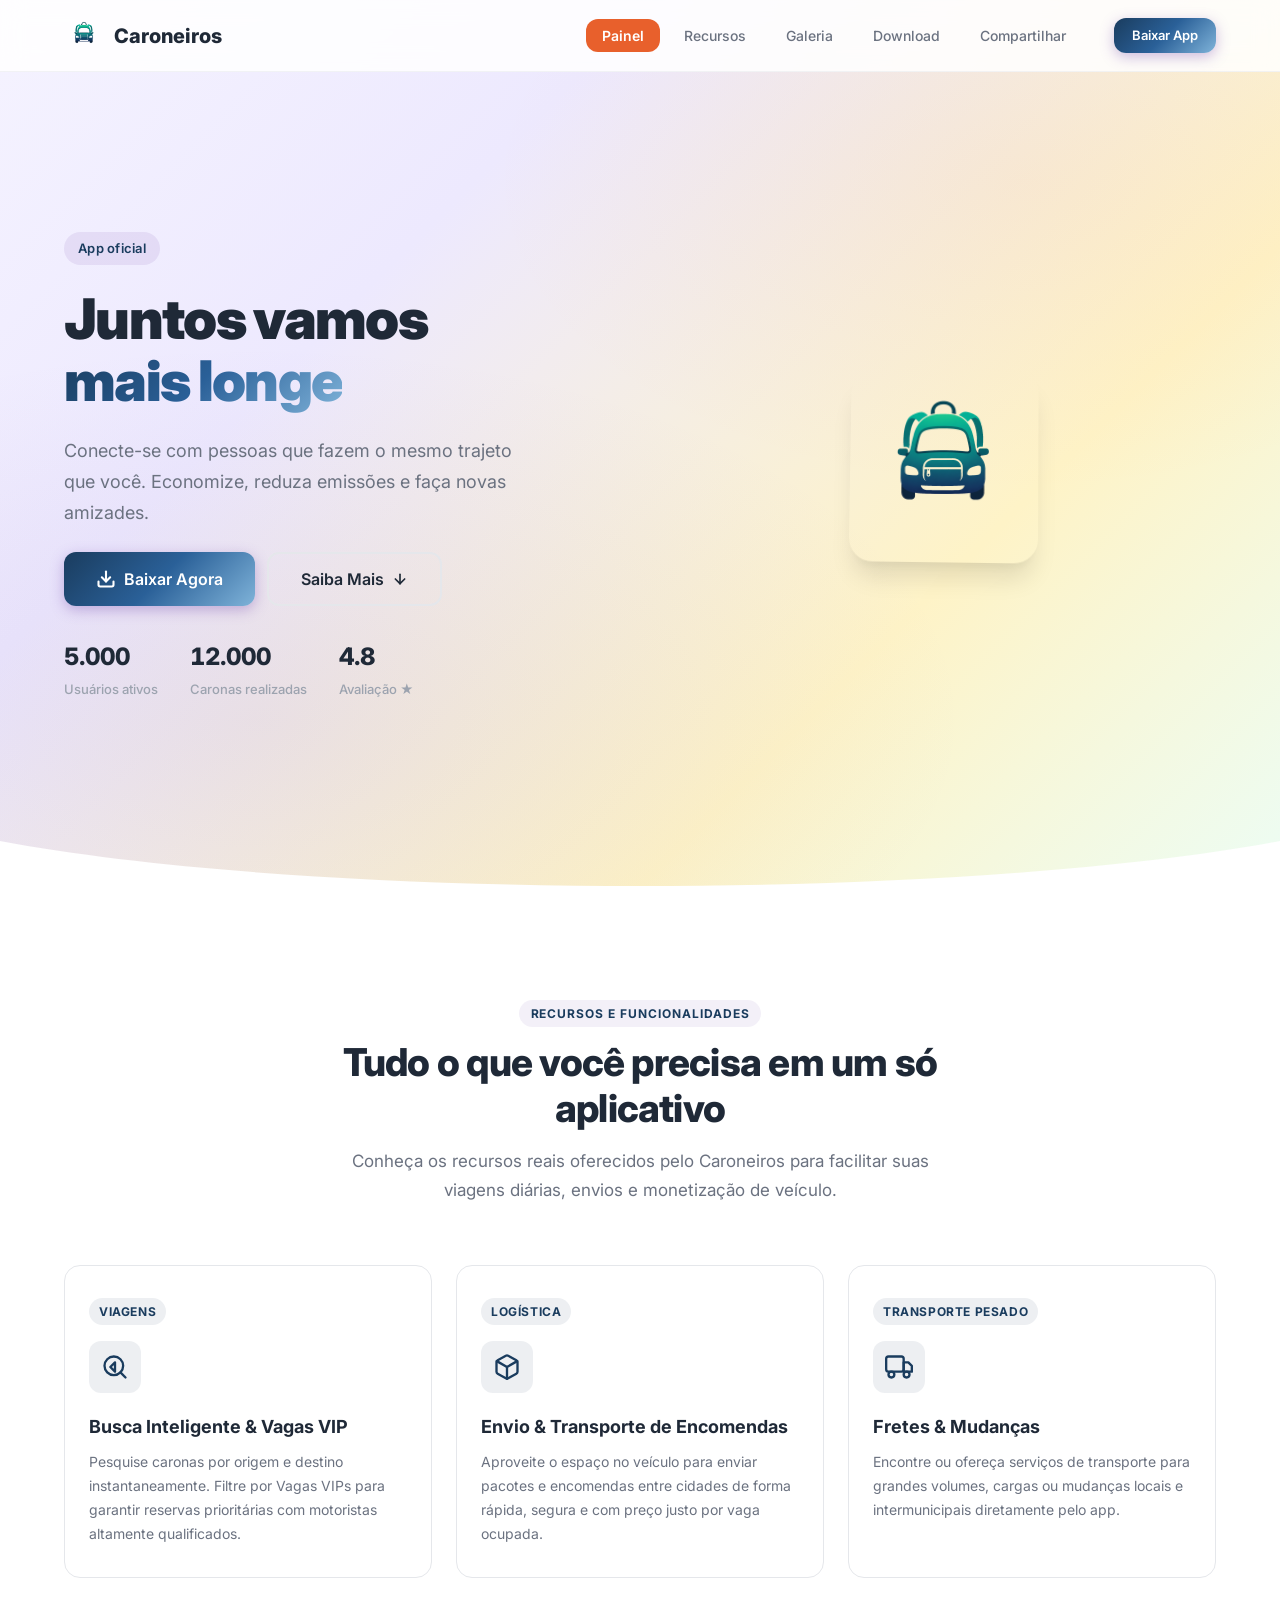
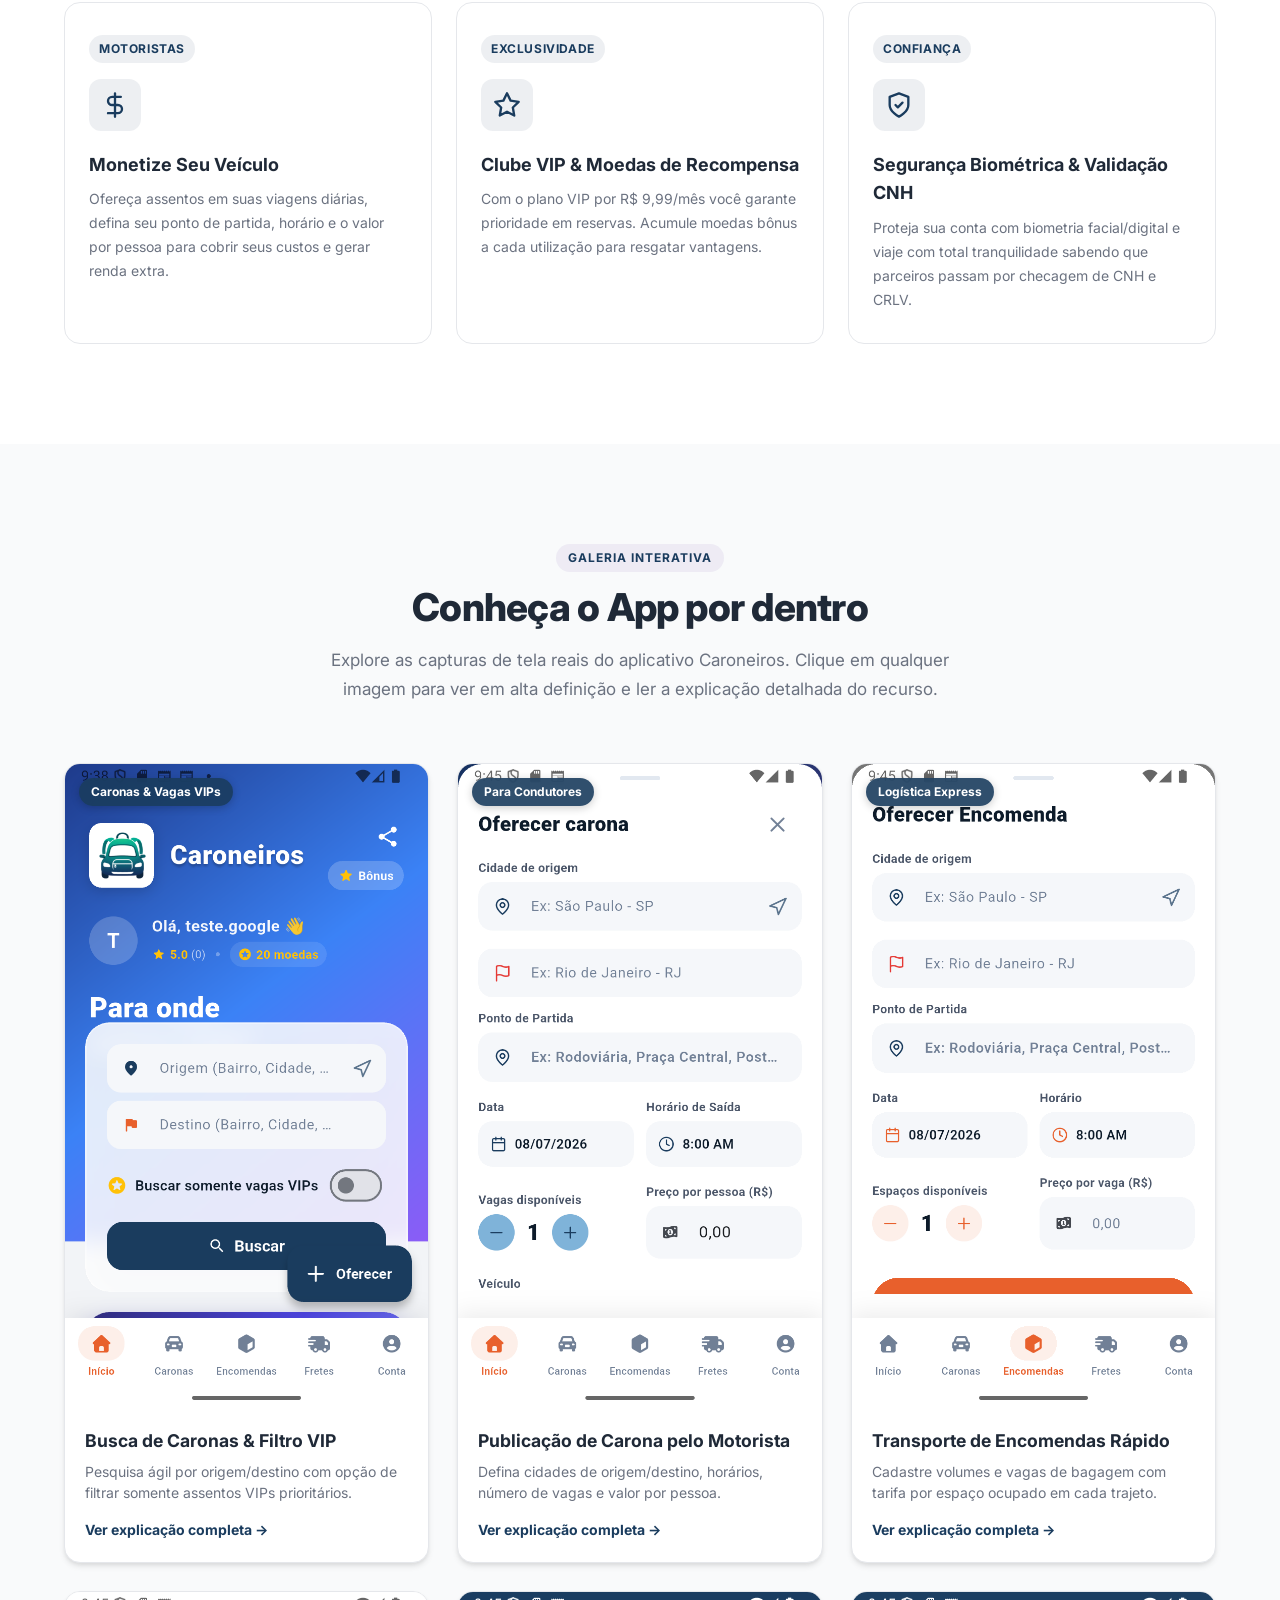
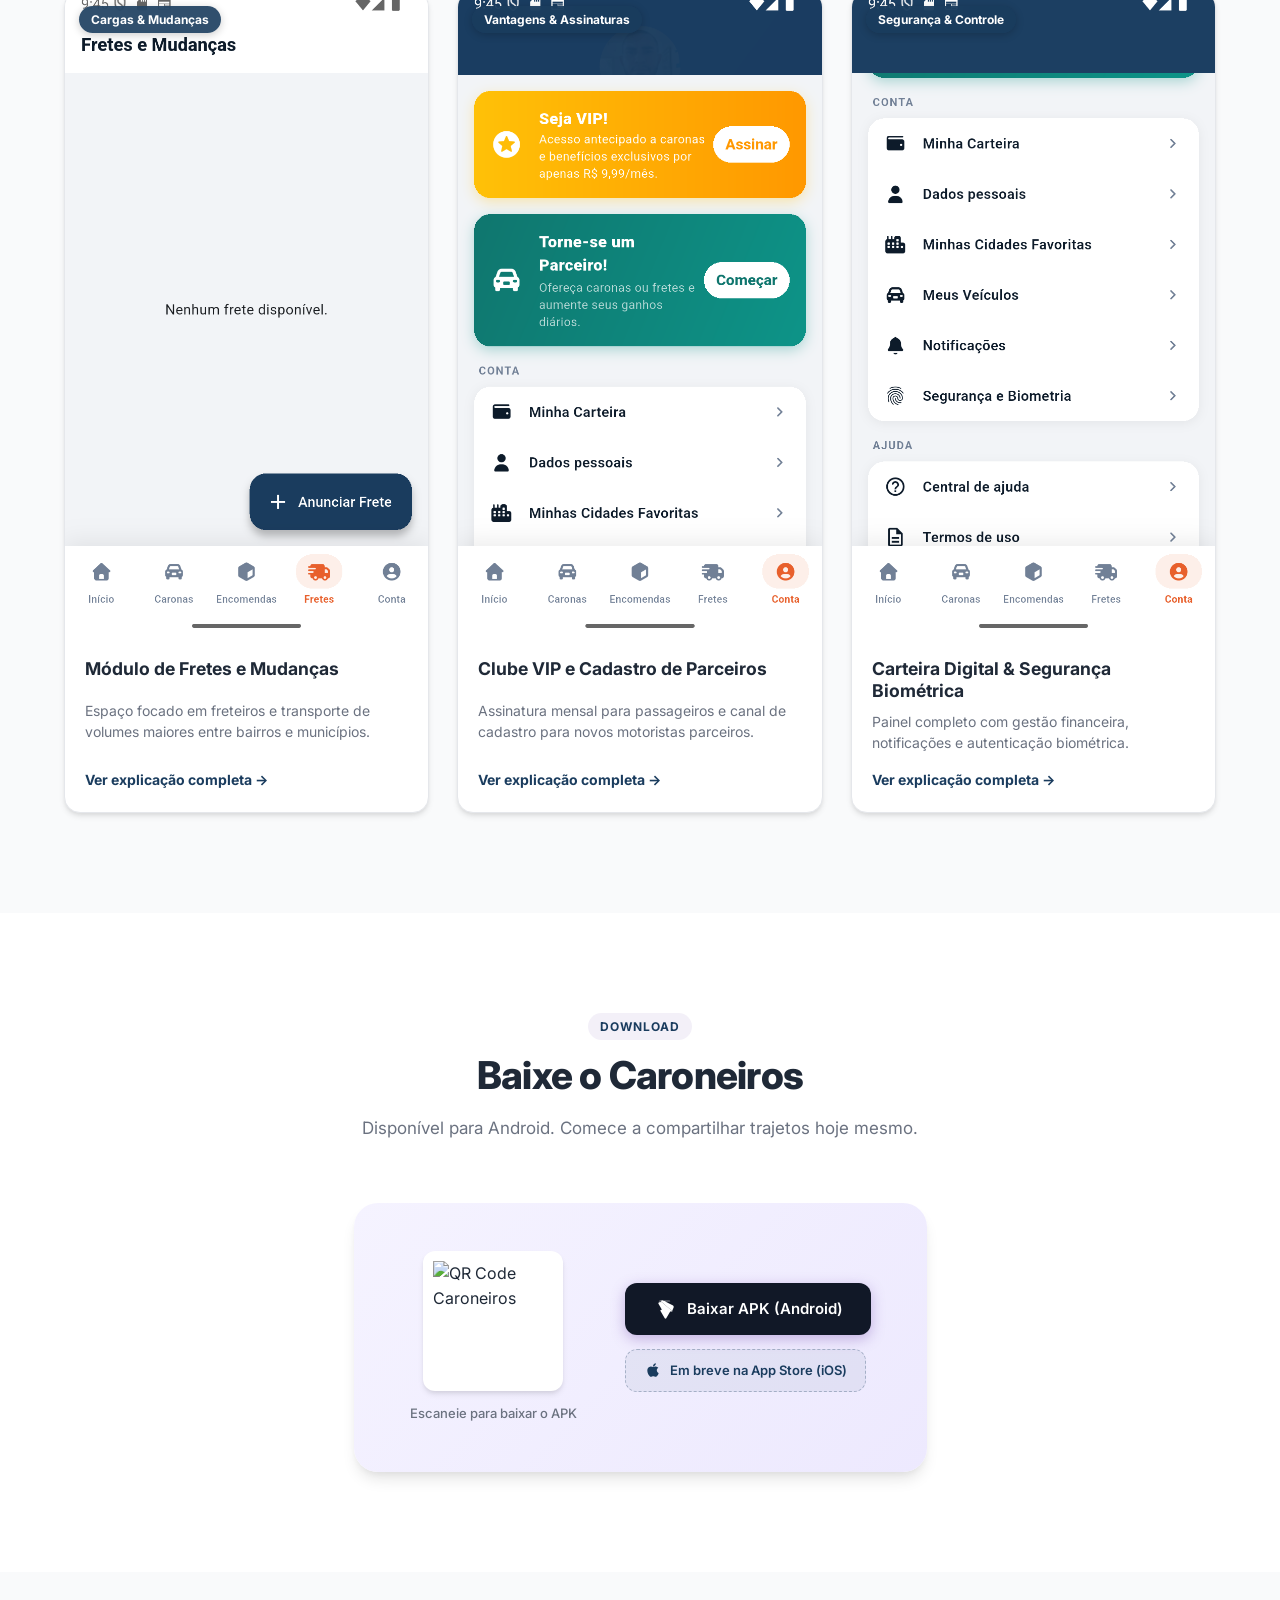
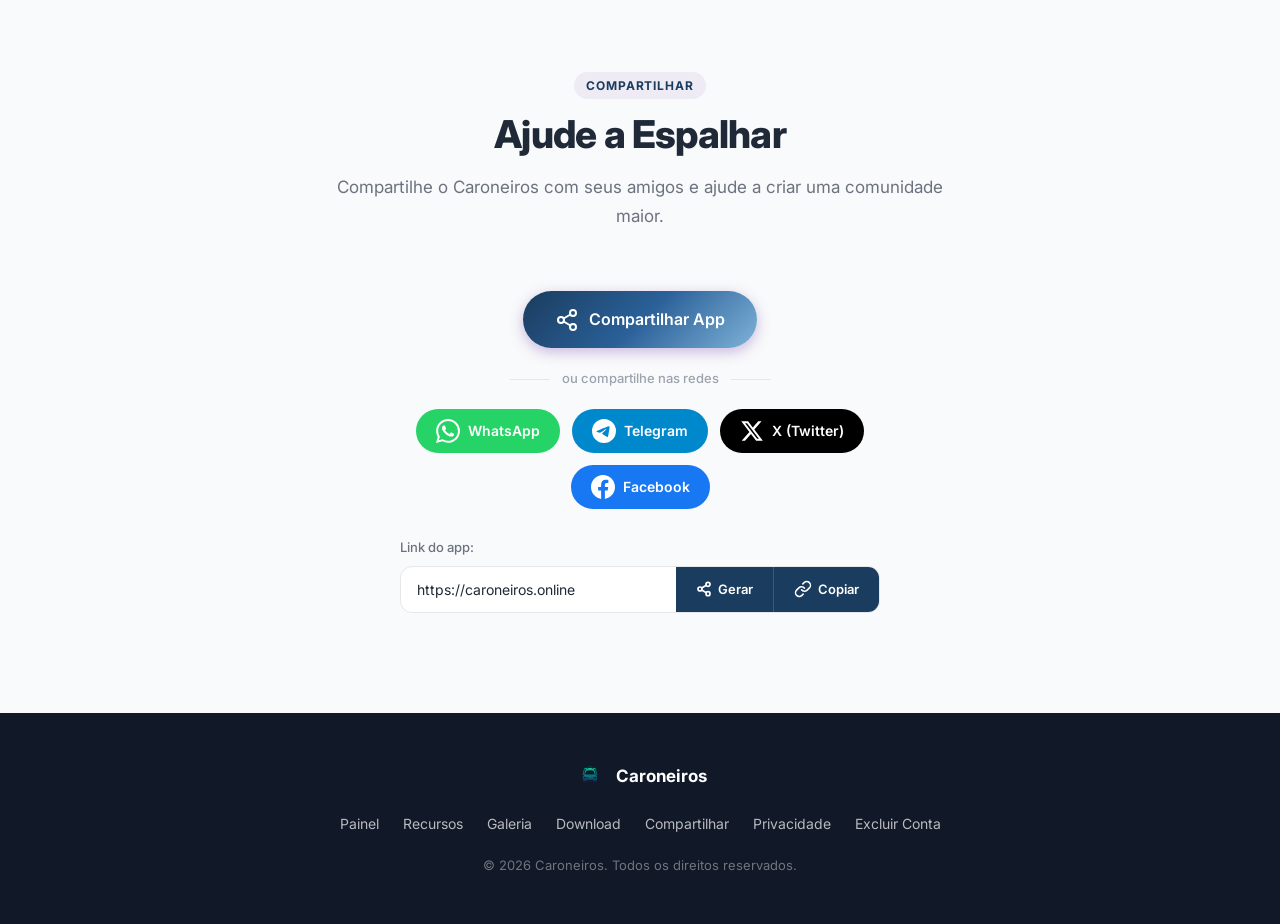
==== index.html @ 0f6ca281 "Adição da versão web de caroneiros" ====
<!DOCTYPE html>
<html lang="pt-BR">
<head>
  <meta charset="UTF-8">
  <meta name="viewport" content="width=device-width, initial-scale=1.0">
  <title>Caroneiros — Juntos vamos mais longe</title>
  <meta name="description" content="Baixe o Caroneiros e encontre caronas perto de você. Economize, conecte-se e compartilhe trajetos de forma segura.">
  <meta name="theme-color" content="#1A3C5E">

  <meta property="og:title" content="Caroneiros — Juntos vamos mais longe">
  <meta property="og:description" content="Baixe o Caroneiros e encontre caronas perto de você. Economize, conecte-se e compartilhe trajetos.">
  <meta property="og:type" content="website">
  <meta property="og:url" content="https://caroneiros.online">
  <meta property="og:image" content="assets/logo_caroneiros_512.png">
  <meta property="og:locale" content="pt_BR">

  <meta name="twitter:card" content="summary_large_image">
  <meta name="twitter:title" content="Caroneiros — Juntos vamos mais longe">
  <meta name="twitter:description" content="Baixe o Caroneiros e encontre caronas perto de você.">
  <meta name="twitter:image" content="assets/logo_caroneiros_512.png">

  <link rel="icon" type="image/png" href="assets/logo_caroneiros_250.png">
  <link rel="apple-touch-icon" href="assets/logo_caroneiros_512.png">
  <link rel="stylesheet" href="css/style.css">
  <link rel="preconnect" href="https://fonts.googleapis.com">
  <link rel="preconnect" href="https://fonts.gstatic.com" crossorigin>
  <link href="https://fonts.googleapis.com/css2?family=Inter:wght@400;500;600;700;800;900&display=swap" rel="stylesheet">
</head>
<body>

  <a href="#hero" class="skip-link">Ir para o conteúdo principal</a>

  <header class="header" id="header">
    <div class="container header__inner">
      <a href="#" class="header__logo" aria-label="Caroneiros - Voltar ao topo">
        <img src="assets/logo_caroneiros_250.png" alt="Caroneiros" width="40" height="40" class="header__logo-img" loading="eager">
        <span class="header__logo-text">Caroneiros</span>
      </a>
      <button class="header__menu-btn" id="menuToggle" aria-label="Abrir menu" aria-expanded="false">
        <span class="header__menu-bar"></span>
        <span class="header__menu-bar"></span>
        <span class="header__menu-bar"></span>
      </button>
      <nav class="header__nav" id="mainNav" role="navigation" aria-label="Navegação principal">
        <ul class="header__nav-list">
          <li><a href="painel/index.html" class="header__nav-link header__nav-link--highlight">Painel</a></li>
          <li><a href="#features" class="header__nav-link" data-section>Recursos</a></li>
          <li><a href="#gallery" class="header__nav-link" data-section>Galeria</a></li>
          <li><a href="#download" class="header__nav-link" data-section>Download</a></li>
          <li><a href="#share" class="header__nav-link" data-section>Compartilhar</a></li>
        </ul>
      </nav>
      <div class="header__actions">
        <a href="#download" class="btn btn--primary btn--sm header__cta">Baixar App</a>
      </div>
    </div>
  </header>

  <main>
    <section class="hero" id="hero">
      <div class="hero__bg"></div>
      <div class="container hero__inner">
        <div class="hero__content">
          <div class="hero__badge">App oficial</div>
          <h1 class="hero__title">
            Juntos vamos<br>
            <span class="hero__title-highlight">mais longe</span>
          </h1>
          <p class="hero__subtitle">
            Conecte-se com pessoas que fazem o mesmo trajeto que você. Economize, reduza emissões e faça novas amizades.
          </p>
          <div class="hero__actions">
            <a href="#download" class="btn btn--primary btn--lg hero__btn">
              <svg width="20" height="20" viewBox="0 0 24 24" fill="none" stroke="currentColor" stroke-width="2.5" stroke-linecap="round" stroke-linejoin="round"><path d="M21 15v4a2 2 0 0 1-2 2H5a2 2 0 0 1-2-2v-4"/><polyline points="7 10 12 15 17 10"/><line x1="12" y1="15" x2="12" y2="3"/></svg>
              Baixar Agora
            </a>
            <a href="#features" class="btn btn--ghost btn--lg hero__btn">
              Saiba Mais
              <svg width="16" height="16" viewBox="0 0 24 24" fill="none" stroke="currentColor" stroke-width="2.5" stroke-linecap="round" stroke-linejoin="round"><line x1="12" y1="5" x2="12" y2="19"/><polyline points="19 12 12 19 5 12"/></svg>
            </a>
          </div>
          <div class="hero__stats">
            <div class="hero__stat">
              <span class="hero__stat-number" data-count="5000">0</span>
              <span class="hero__stat-label">Usuários ativos</span>
            </div>
            <div class="hero__stat">
              <span class="hero__stat-number" data-count="12000">0</span>
              <span class="hero__stat-label">Caronas realizadas</span>
            </div>
            <div class="hero__stat">
              <span class="hero__stat-number" data-count="4.8">0</span>
              <span class="hero__stat-label">Avaliação ★</span>
            </div>
          </div>
        </div>
        <div class="hero__mockup">
          <picture>
            <source srcset="assets/launch.png" media="(min-width: 768px)">
            <img src="assets/launch.png" alt="Caroneiros App" class="hero__mockup-img" loading="eager">
          </picture>
        </div>
      </div>
      <div class="hero__wave">
        <svg viewBox="0 0 1440 120" fill="none" preserveAspectRatio="none"><path d="M0 60C360 120 1080 120 1440 60V120H0V60Z" fill="var(--bg)"/></svg>
      </div>
    </section>

    <section class="features section" id="features">
      <div class="container">
        <div class="section__header">
          <span class="section__tag">Recursos e Funcionalidades</span>
          <h2 class="section__title">Tudo o que você precisa em um só aplicativo</h2>
          <p class="section__desc">Conheça os recursos reais oferecidos pelo Caroneiros para facilitar suas viagens diárias, envios e monetização de veículo.</p>
        </div>
        <div class="features__grid">
          <article class="feature-card" data-reveal>
            <div class="feature-card__badge">Viagens</div>
            <div class="feature-card__icon">
              <svg width="28" height="28" viewBox="0 0 24 24" fill="none" stroke="currentColor" stroke-width="2" stroke-linecap="round" stroke-linejoin="round"><circle cx="11" cy="11" r="8"/><line x1="21" y1="21" x2="16.65" y2="16.65"/><polygon points="12 8 8 12 12 16 12 8"/></svg>
            </div>
            <h3 class="feature-card__title">Busca Inteligente & Vagas VIP</h3>
            <p class="feature-card__desc">Pesquise caronas por origem e destino instantaneamente. Filtre por Vagas VIPs para garantir reservas prioritárias com motoristas altamente qualificados.</p>
          </article>

          <article class="feature-card" data-reveal>
            <div class="feature-card__badge">Logística</div>
            <div class="feature-card__icon">
              <svg width="28" height="28" viewBox="0 0 24 24" fill="none" stroke="currentColor" stroke-width="2" stroke-linecap="round" stroke-linejoin="round"><path d="M21 16V8a2 2 0 0 0-1-1.73l-7-4a2 2 0 0 0-2 0l-7 4A2 2 0 0 0 3 8v8a2 2 0 0 0 1 1.73l7 4a2 2 0 0 0 2 0l7-4A2 2 0 0 0 21 16z"/><polyline points="3.27 6.96 12 12.01 20.73 6.96"/><line x1="12" y1="22.08" x2="12" y2="12"/></svg>
            </div>
            <h3 class="feature-card__title">Envio & Transporte de Encomendas</h3>
            <p class="feature-card__desc">Aproveite o espaço no veículo para enviar pacotes e encomendas entre cidades de forma rápida, segura e com preço justo por vaga ocupada.</p>
          </article>

          <article class="feature-card" data-reveal>
            <div class="feature-card__badge">Transporte Pesado</div>
            <div class="feature-card__icon">
              <svg width="28" height="28" viewBox="0 0 24 24" fill="none" stroke="currentColor" stroke-width="2" stroke-linecap="round" stroke-linejoin="round"><rect x="1" y="3" width="15" height="13" rx="2"/><polygon points="16 8 20 8 23 11 23 16 16 16 16 8"/><circle cx="5.5" cy="18.5" r="2.5"/><circle cx="18.5" cy="18.5" r="2.5"/></svg>
            </div>
            <h3 class="feature-card__title">Fretes & Mudanças</h3>
            <p class="feature-card__desc">Encontre ou ofereça serviços de transporte para grandes volumes, cargas ou mudanças locais e intermunicipais diretamente pelo app.</p>
          </article>

          <article class="feature-card" data-reveal>
            <div class="feature-card__badge">Motoristas</div>
            <div class="feature-card__icon">
              <svg width="28" height="28" viewBox="0 0 24 24" fill="none" stroke="currentColor" stroke-width="2" stroke-linecap="round" stroke-linejoin="round"><path d="M12 2v20M17 5H9.5a3.5 3.5 0 0 0 0 7h5a3.5 3.5 0 0 1 0 7H6"/></svg>
            </div>
            <h3 class="feature-card__title">Monetize Seu Veículo</h3>
            <p class="feature-card__desc">Ofereça assentos em suas viagens diárias, defina seu ponto de partida, horário e o valor por pessoa para cobrir seus custos e gerar renda extra.</p>
          </article>

          <article class="feature-card" data-reveal>
            <div class="feature-card__badge">Exclusividade</div>
            <div class="feature-card__icon">
              <svg width="28" height="28" viewBox="0 0 24 24" fill="none" stroke="currentColor" stroke-width="2" stroke-linecap="round" stroke-linejoin="round"><polygon points="12 2 15.09 8.26 22 9.27 17 14.14 18.18 21.02 12 17.77 5.82 21.02 7 14.14 2 9.27 8.91 8.26 12 2"/></svg>
            </div>
            <h3 class="feature-card__title">Clube VIP & Moedas de Recompensa</h3>
            <p class="feature-card__desc">Com o plano VIP por R$ 9,99/mês você garante prioridade em reservas. Acumule moedas bônus a cada utilização para resgatar vantagens.</p>
          </article>

          <article class="feature-card" data-reveal>
            <div class="feature-card__badge">Confiança</div>
            <div class="feature-card__icon">
              <svg width="28" height="28" viewBox="0 0 24 24" fill="none" stroke="currentColor" stroke-width="2" stroke-linecap="round" stroke-linejoin="round"><path d="M12 22s8-4 8-10V5l-8-3-8 3v7c0 6 8 10 8 10z"/><path d="m9 12 2 2 4-4"/></svg>
            </div>
            <h3 class="feature-card__title">Segurança Biométrica & Validação CNH</h3>
            <p class="feature-card__desc">Proteja sua conta com biometria facial/digital e viaje com total tranquilidade sabendo que parceiros passam por checagem de CNH e CRLV.</p>
          </article>
        </div>
      </div>
    </section>

    <section class="gallery section" id="gallery">
      <div class="container">
        <div class="section__header">
          <span class="section__tag">Galeria Interativa</span>
          <h2 class="section__title">Conheça o App por dentro</h2>
          <p class="section__desc">Explore as capturas de tela reais do aplicativo Caroneiros. Clique em qualquer imagem para ver em alta definição e ler a explicação detalhada do recurso.</p>
        </div>
        <div class="gallery__grid" id="galleryGrid">
          <div class="gallery__item" data-reveal>
            <div class="gallery__card">
              <div class="gallery__badge">Caronas & Vagas VIPs</div>
              <div class="gallery__img-wrapper">
                <img src="imgs/screen_busca_caronas.png" alt="Tela de Busca de Caronas com filtro VIP" class="gallery__img" loading="lazy">
                <button class="gallery__zoom-btn" aria-label="Expandir imagem" 
                        data-lightbox-src="imgs/screen_busca_caronas.png"
                        data-lightbox-tag="Caronas & Vagas VIPs"
                        data-lightbox-title="Tela Inicial e Busca Personalizada"
                        data-lightbox-desc="A tela principal do Caroneiros oferece um sistema de busca limpo e direto. O usuário digita a cidade de origem e o destino desejado e pode acionar o filtro 'Buscar somente vagas VIPs' para encontrar condutores com assentos premium e reserva prioritária. A interface também traz atalhos diretos para oferecer viagens, consultar fretes e acompanhar moedas bônus acumuladas.">
                  <svg width="24" height="24" viewBox="0 0 24 24" fill="none" stroke="currentColor" stroke-width="2.5"><circle cx="11" cy="11" r="8"/><line x1="21" y1="21" x2="16.65" y2="16.65"/><line x1="11" y1="8" x2="11" y2="14"/><line x1="8" y1="11" x2="14" y2="11"/></svg>
                </button>
              </div>
              <div class="gallery__content">
                <h3 class="gallery__title">Busca de Caronas & Filtro VIP</h3>
                <p class="gallery__snippet">Pesquisa ágil por origem/destino com opção de filtrar somente assentos VIPs prioritários.</p>
                <button class="gallery__link-btn" 
                        data-lightbox-src="imgs/screen_busca_caronas.png"
                        data-lightbox-tag="Caronas & Vagas VIPs"
                        data-lightbox-title="Tela Inicial e Busca Personalizada"
                        data-lightbox-desc="A tela principal do Caroneiros oferece um sistema de busca limpo e direto. O usuário digita a cidade de origem e o destino desejado e pode acionar o filtro 'Buscar somente vagas VIPs' para encontrar condutores com assentos premium e reserva prioritária. A interface também traz atalhos diretos para oferecer viagens, consultar fretes e acompanhar moedas bônus acumuladas.">
                  Ver explicação completa &rarr;
                </button>
              </div>
            </div>
          </div>

          <div class="gallery__item" data-reveal>
            <div class="gallery__card">
              <div class="gallery__badge">Para Condutores</div>
              <div class="gallery__img-wrapper">
                <img src="imgs/screen_oferecer_carona.png" alt="Tela de Oferecer Carona com definição de preços" class="gallery__img" loading="lazy">
                <button class="gallery__zoom-btn" aria-label="Expandir imagem"
                        data-lightbox-src="imgs/screen_oferecer_carona.png"
                        data-lightbox-tag="Para Condutores"
                        data-lightbox-title="Publicação e Precificação de Carona"
                        data-lightbox-desc="Para quem deseja rentabilizar o próprio veículo, o formulário de oferta permite definir a rota detalhadamente. O motorista ajusta o preço por passageiro em R$, controla a quantidade de assentos disponíveis com botões intuitivos de incremento (+) e decremento (-), escolhe o ponto de partida de preferência e o horário exato da viagem.">
                  <svg width="24" height="24" viewBox="0 0 24 24" fill="none" stroke="currentColor" stroke-width="2.5"><circle cx="11" cy="11" r="8"/><line x1="21" y1="21" x2="16.65" y2="16.65"/><line x1="11" y1="8" x2="11" y2="14"/><line x1="8" y1="11" x2="14" y2="11"/></svg>
                </button>
              </div>
              <div class="gallery__content">
                <h3 class="gallery__title">Publicação de Carona pelo Motorista</h3>
                <p class="gallery__snippet">Defina cidades de origem/destino, horários, número de vagas e valor por pessoa.</p>
                <button class="gallery__link-btn"
                        data-lightbox-src="imgs/screen_oferecer_carona.png"
                        data-lightbox-tag="Para Condutores"
                        data-lightbox-title="Publicação e Precificação de Carona"
                        data-lightbox-desc="Para quem deseja rentabilizar o próprio veículo, o formulário de oferta permite definir a rota detalhadamente. O motorista ajusta o preço por passageiro em R$, controla a quantidade de assentos disponíveis com botões intuitivos de incremento (+) e decremento (-), escolhe o ponto de partida de preferência e o horário exato da viagem.">
                  Ver explicação completa &rarr;
                </button>
              </div>
            </div>
          </div>

          <div class="gallery__item" data-reveal>
            <div class="gallery__card">
              <div class="gallery__badge">Logística Express</div>
              <div class="gallery__img-wrapper">
                <img src="imgs/screen_oferecer_encomenda.png" alt="Tela de Oferecer Encomendas no Caroneiros" class="gallery__img" loading="lazy">
                <button class="gallery__zoom-btn" aria-label="Expandir imagem"
                        data-lightbox-src="imgs/screen_oferecer_encomenda.png"
                        data-lightbox-tag="Logística Express"
                        data-lightbox-title="Envio Intermunicipal de Encomendas"
                        data-lightbox-desc="O recurso de encomendas permite reaproveitar o espaço útil no porta-malas ou banco do veículo. O condutor ou remetente configura os pontos de coleta e entrega, seleciona a quantidade de volumes/espaços disponíveis e estipula a tarifa cobrada por encomenda, oferecendo um transporte intermunicipal extremamente rápido e acessível.">
                  <svg width="24" height="24" viewBox="0 0 24 24" fill="none" stroke="currentColor" stroke-width="2.5"><circle cx="11" cy="11" r="8"/><line x1="21" y1="21" x2="16.65" y2="16.65"/><line x1="11" y1="8" x2="11" y2="14"/><line x1="8" y1="11" x2="14" y2="11"/></svg>
                </button>
              </div>
              <div class="gallery__content">
                <h3 class="gallery__title">Transporte de Encomendas Rápido</h3>
                <p class="gallery__snippet">Cadastre volumes e vagas de bagagem com tarifa por espaço ocupado em cada trajeto.</p>
                <button class="gallery__link-btn"
                        data-lightbox-src="imgs/screen_oferecer_encomenda.png"
                        data-lightbox-tag="Logística Express"
                        data-lightbox-title="Envio Intermunicipal de Encomendas"
                        data-lightbox-desc="O recurso de encomendas permite reaproveitar o espaço útil no porta-malas ou banco do veículo. O condutor ou remetente configura os pontos de coleta e entrega, seleciona a quantidade de volumes/espaços disponíveis e estipula a tarifa cobrada por encomenda, oferecendo um transporte intermunicipal extremamente rápido e acessível.">
                  Ver explicação completa &rarr;
                </button>
              </div>
            </div>
          </div>

          <div class="gallery__item" data-reveal>
            <div class="gallery__card">
              <div class="gallery__badge">Cargas & Mudanças</div>
              <div class="gallery__img-wrapper">
                <img src="imgs/screen_fretes.png" alt="Painel de Fretes e Mudanças" class="gallery__img" loading="lazy">
                <button class="gallery__zoom-btn" aria-label="Expandir imagem"
                        data-lightbox-src="imgs/screen_fretes.png"
                        data-lightbox-tag="Cargas & Mudanças"
                        data-lightbox-title="Central de Fretes e Anúncios de Transporte"
                        data-lightbox-desc="Nesta seção dedicada aos fretes, os usuários podem anunciar serviços de transporte de móveis, cargas e pequenas mudanças ou buscar motoristas de utilitários parceiros. O botão 'Anunciar Frete' conecta proprietários de veículos utilitários diretamente aos clientes com demandas ativas na região.">
                  <svg width="24" height="24" viewBox="0 0 24 24" fill="none" stroke="currentColor" stroke-width="2.5"><circle cx="11" cy="11" r="8"/><line x1="21" y1="21" x2="16.65" y2="16.65"/><line x1="11" y1="8" x2="11" y2="14"/><line x1="8" y1="11" x2="14" y2="11"/></svg>
                </button>
              </div>
              <div class="gallery__content">
                <h3 class="gallery__title">Módulo de Fretes e Mudanças</h3>
                <p class="gallery__snippet">Espaço focado em freteiros e transporte de volumes maiores entre bairros e municípios.</p>
                <button class="gallery__link-btn"
                        data-lightbox-src="imgs/screen_fretes.png"
                        data-lightbox-tag="Cargas & Mudanças"
                        data-lightbox-title="Central de Fretes e Anúncios de Transporte"
                        data-lightbox-desc="Nesta seção dedicada aos fretes, os usuários podem anunciar serviços de transporte de móveis, cargas e pequenas mudanças ou buscar motoristas de utilitários parceiros. O botão 'Anunciar Frete' conecta proprietários de veículos utilitários diretamente aos clientes com demandas ativas na região.">
                  Ver explicação completa &rarr;
                </button>
              </div>
            </div>
          </div>

          <div class="gallery__item" data-reveal>
            <div class="gallery__card">
              <div class="gallery__badge">Vantagens & Assinaturas</div>
              <div class="gallery__img-wrapper">
                <img src="imgs/screen_seja_vip.png" alt="Tela de Assinatura VIP e Torne-se um Parceiro" class="gallery__img" loading="lazy">
                <button class="gallery__zoom-btn" aria-label="Expandir imagem"
                        data-lightbox-src="imgs/screen_seja_vip.png"
                        data-lightbox-tag="Vantagens & Assinaturas"
                        data-lightbox-title="Assinatura VIP & Portal de Parceiros"
                        data-lightbox-desc="Esta tela reúne os dois programas centrais do app: o 'Seja VIP!', que garante acesso antecipado a caronas disputadas e benefícios exclusivos por apenas R$ 9,99 ao mês; e o portal 'Torne-se um Parceiro!', que abre a oportunidade para motoristas realizarem o cadastro oficial de veículo e documentos para começarem a rodar.">
                  <svg width="24" height="24" viewBox="0 0 24 24" fill="none" stroke="currentColor" stroke-width="2.5"><circle cx="11" cy="11" r="8"/><line x1="21" y1="21" x2="16.65" y2="16.65"/><line x1="11" y1="8" x2="11" y2="14"/><line x1="8" y1="11" x2="14" y2="11"/></svg>
                </button>
              </div>
              <div class="gallery__content">
                <h3 class="gallery__title">Clube VIP e Cadastro de Parceiros</h3>
                <p class="gallery__snippet">Assinatura mensal para passageiros e canal de cadastro para novos motoristas parceiros.</p>
                <button class="gallery__link-btn"
                        data-lightbox-src="imgs/screen_seja_vip.png"
                        data-lightbox-tag="Vantagens & Assinaturas"
                        data-lightbox-title="Assinatura VIP & Portal de Parceiros"
                        data-lightbox-desc="Esta tela reúne os dois programas centrais do app: o 'Seja VIP!', que garante acesso antecipado a caronas disputadas e benefícios exclusivos por apenas R$ 9,99 ao mês; e o portal 'Torne-se um Parceiro!', que abre a oportunidade para motoristas realizarem o cadastro oficial de veículo e documentos para começarem a rodar.">
                  Ver explicação completa &rarr;
                </button>
              </div>
            </div>
          </div>

          <div class="gallery__item" data-reveal>
            <div class="gallery__card">
              <div class="gallery__badge">Segurança & Controle</div>
              <div class="gallery__img-wrapper">
                <img src="imgs/screen_conta_biometria.png" alt="Tela de Conta com Carteira Digital e Biometria" class="gallery__img" loading="lazy">
                <button class="gallery__zoom-btn" aria-label="Expandir imagem"
                        data-lightbox-src="imgs/screen_conta_biometria.png"
                        data-lightbox-tag="Segurança & Controle"
                        data-lightbox-title="Gestão de Conta, Carteira e Biometria"
                        data-lightbox-desc="A central de gerenciamento da conta oferece visão completa sobre 'Minha Carteira', histórico de dados pessoais e atalho para 'Minhas Cidades Favoritas'. Destaca-se a opção de 'Segurança e Biometria', que adiciona proteção por digital ou reconhecimento facial para garantir que apenas o titular execute saques ou alterações no perfil.">
                  <svg width="24" height="24" viewBox="0 0 24 24" fill="none" stroke="currentColor" stroke-width="2.5"><circle cx="11" cy="11" r="8"/><line x1="21" y1="21" x2="16.65" y2="16.65"/><line x1="11" y1="8" x2="11" y2="14"/><line x1="8" y1="11" x2="14" y2="11"/></svg>
                </button>
              </div>
              <div class="gallery__content">
                <h3 class="gallery__title">Carteira Digital & Segurança Biométrica</h3>
                <p class="gallery__snippet">Painel completo com gestão financeira, notificações e autenticação biométrica.</p>
                <button class="gallery__link-btn"
                        data-lightbox-src="imgs/screen_conta_biometria.png"
                        data-lightbox-tag="Segurança & Controle"
                        data-lightbox-title="Gestão de Conta, Carteira e Biometria"
                        data-lightbox-desc="A central de gerenciamento da conta oferece visão completa sobre 'Minha Carteira', histórico de dados pessoais e atalho para 'Minhas Cidades Favoritas'. Destaca-se a opção de 'Segurança e Biometria', que adiciona proteção por digital ou reconhecimento facial para garantir que apenas o titular execute saques ou alterações no perfil.">
                  Ver explicação completa &rarr;
                </button>
              </div>
            </div>
          </div>
        </div>
      </div>
    </section>

    <section class="download section" id="download">
      <div class="container">
        <div class="section__header">
          <span class="section__tag">Download</span>
          <h2 class="section__title">Baixe o Caroneiros</h2>
          <p class="section__desc">Disponível para Android. Comece a compartilhar trajetos hoje mesmo.</p>
        </div>
        <div class="download__content" data-reveal>
          <div class="download__info">
            <div class="download__qrcode" id="qrcodeContainer">
              <div class="download__qrcode-placeholder" id="qrcode" style="background: white; padding: 8px; border-radius: 12px; display: inline-flex; align-items: center; justify-content: center; box-shadow: var(--shadow-md);">
                <img src="https://api.qrserver.com/v1/create-qr-code/?size=120x120&data=https://github.com/CosmoLustosa/caroneiros-app-site/releases/latest/download/caroneiros.apk" alt="QR Code Caroneiros" width="120" height="120" class="download__qrcode-img">
              </div>
              <p class="download__qrcode-label">Escaneie para baixar o APK</p>
            </div>
            <div class="download__links">
              <a href="https://github.com/CosmoLustosa/caroneiros-app-site/releases/latest/download/caroneiros.apk" class="btn btn--store btn--primary" aria-label="Baixar APK para Android" download id="googlePlayBtn">
                <svg width="24" height="24" viewBox="0 0 24 24" fill="currentColor"><path d="M17.523 12.98c-.151-.188-.354-.31-.58-.33l-8.64-.003a.87.87 0 0 0-.76.44.9.9 0 0 0-.04.89l4.24 7.35c.15.27.44.44.76.44s.61-.17.76-.44l4.24-7.35c.12-.21.15-.46.08-.69a.89.89 0 0 0-.28-.4zM6.26 5.33a.87.87 0 0 0-.76.44.9.9 0 0 0-.04.89l4.24 7.35c.15.27.44.44.76.44l8.64.003c.15-.002.3-.05.43-.13l-10.55-9.1a.86.86 0 0 0-.72-.24z"/><path d="M17.38 4.22a.87.87 0 0 0-.76-.44H6.71c-.43 0-.82.21-1.05.56M7.14 3.78l11.92 10.3c.09-.11.16-.24.2-.38l1.36-3.24c.3-.72.08-1.55-.56-2.02l-10.3-5.24c-.04-.02-.08-.04-.12-.06"/></svg>
                Baixar APK (Android)
              </a>
              <div class="download__banner-apple">
                <svg width="18" height="18" viewBox="0 0 24 24" fill="currentColor"><path d="M17.05 20.28c-.98.95-2.05.8-3.08.35-1.09-.46-2.09-.48-3.24 0-1.44.62-2.2.44-3.06-.35C2.79 15.25 3.51 7.59 9.05 7.31c1.35.07 2.29.74 3.08.8 1.18-.24 2.31-.93 3.57-.84 1.51.12 2.65.72 3.4 1.8-3.12 1.87-2.38 5.98.48 7.13-.57 1.5-1.31 2.99-2.54 4.09zM12.03 7.25c-.15-2.23 1.66-4.07 3.74-4.25.29 2.58-2.34 4.5-3.74 4.25z"/></svg>
                <span>Em breve na App Store (iOS)</span>
              </div>
            </div>
          </div>
        </div>
      </div>
    </section>

    <section class="share section" id="share">
      <div class="container">
        <div class="section__header">
          <span class="section__tag">Compartilhar</span>
          <h2 class="section__title">Ajude a Espalhar</h2>
          <p class="section__desc">Compartilhe o Caroneiros com seus amigos e ajude a criar uma comunidade maior.</p>
        </div>
        <div class="share__content" data-reveal>
          <div class="share__actions">
            <button class="share__btn share__btn--native" id="shareNative" aria-label="Compartilhar">
              <svg width="24" height="24" viewBox="0 0 24 24" fill="none" stroke="currentColor" stroke-width="2" stroke-linecap="round" stroke-linejoin="round"><circle cx="18" cy="5" r="3"/><circle cx="6" cy="12" r="3"/><circle cx="18" cy="19" r="3"/><line x1="8.59" y1="13.51" x2="15.42" y2="17.49"/><line x1="15.41" y1="6.51" x2="8.59" y2="10.49"/></svg>
              Compartilhar App
            </button>
            <p class="share__or">ou compartilhe nas redes</p>
            <div class="share__social">
              <a href="#" class="share__social-link share__social-link--whatsapp" id="shareWhatsapp" aria-label="Compartilhar no WhatsApp" target="_blank" rel="noopener noreferrer">
                <svg width="24" height="24" viewBox="0 0 24 24" fill="currentColor"><path d="M17.472 14.382c-.297-.149-1.758-.867-2.03-.967-.273-.099-.471-.148-.67.15-.197.297-.767.966-.94 1.164-.173.199-.347.223-.644.075-.297-.15-1.255-.463-2.39-1.475-.883-.788-1.48-1.761-1.653-2.059-.173-.297-.018-.458.13-.606.134-.133.298-.347.446-.52.149-.174.198-.298.298-.497.099-.198.05-.371-.025-.52-.075-.149-.669-1.612-.916-2.207-.242-.579-.487-.5-.669-.51-.173-.008-.371-.01-.57-.01-.198 0-.52.074-.792.372-.272.297-1.04 1.016-1.04 2.479 0 1.462 1.065 2.875 1.213 3.074.149.198 2.096 3.2 5.077 4.487.709.306 1.262.489 1.694.625.712.227 1.36.195 1.871.118.571-.085 1.758-.719 2.006-1.413.248-.694.248-1.289.173-1.413-.074-.124-.272-.198-.57-.347m-5.421 7.403h-.004a9.87 9.87 0 01-5.031-1.378l-.361-.214-3.741.982.998-3.648-.235-.374a9.86 9.86 0 01-1.51-5.26c.001-5.45 4.436-9.884 9.888-9.884 2.64 0 5.122 1.03 6.988 2.898a9.825 9.825 0 012.893 6.994c-.003 5.45-4.437 9.884-9.885 9.884m8.413-18.297A11.815 11.815 0 0012.05 0C5.495 0 .16 5.335.157 11.892c0 2.096.547 4.142 1.588 5.945L.057 24l6.305-1.654a11.882 11.882 0 005.683 1.448h.005c6.554 0 11.89-5.335 11.893-11.893a11.821 11.821 0 00-3.48-8.413z"/></svg>
                WhatsApp
              </a>
              <a href="#" class="share__social-link share__social-link--telegram" id="shareTelegram" aria-label="Compartilhar no Telegram" target="_blank" rel="noopener noreferrer">
                <svg width="24" height="24" viewBox="0 0 24 24" fill="currentColor"><path d="M11.944 0A12 12 0 000 12a12 12 0 0012 12 12 12 0 0012-12A12 12 0 0012 0a12 12 0 00-.056 0zm4.962 7.224c.1-.002.321.023.465.14a.506.506 0 01.171.325c.016.093.036.306.02.472-.18 1.898-.962 6.502-1.36 8.627-.168.9-.499 1.201-.82 1.23-.696.065-1.225-.46-1.9-.902-1.056-.693-1.653-1.124-2.678-1.8-1.185-.78-.417-1.21.258-1.91.177-.184 3.247-2.977 3.307-3.23.007-.032.014-.15-.056-.212s-.174-.041-.249-.024c-.106.024-1.793 1.14-5.061 3.345-.48.33-.913.49-1.302.48-.428-.008-1.252-.241-1.865-.44-.752-.245-1.349-.374-1.297-.789.027-.216.325-.437.893-.663 3.498-1.524 5.83-2.529 6.998-3.014 3.332-1.386 4.025-1.627 4.476-1.635z"/></svg>
                Telegram
              </a>
              <a href="#" class="share__social-link share__social-link--twitter" id="shareTwitter" aria-label="Compartilhar no X (Twitter)" target="_blank" rel="noopener noreferrer">
                <svg width="24" height="24" viewBox="0 0 24 24" fill="currentColor"><path d="M18.244 2.25h3.308l-7.227 8.26 8.502 11.24H16.17l-5.214-6.817L4.99 21.75H1.68l7.73-8.835L1.254 2.25H8.08l4.713 6.231zm-1.161 17.52h1.833L7.084 4.126H5.117z"/></svg>
                X (Twitter)
              </a>
              <a href="#" class="share__social-link share__social-link--facebook" id="shareFacebook" aria-label="Compartilhar no Facebook" target="_blank" rel="noopener noreferrer">
                <svg width="24" height="24" viewBox="0 0 24 24" fill="currentColor"><path d="M24 12.073c0-6.627-5.373-12-12-12s-12 5.373-12 12c0 5.99 4.388 10.954 10.125 11.854v-8.385H7.078v-3.47h3.047V9.43c0-3.007 1.792-4.669 4.533-4.669 1.312 0 2.686.235 2.686.235v2.953H15.83c-1.491 0-1.956.925-1.956 1.874v2.25h3.328l-.532 3.47h-2.796v8.385C19.612 23.027 24 18.062 24 12.073z"/></svg>
                Facebook
              </a>
            </div>
            <div class="share__copy">
              <label for="shareLink" class="share__copy-label">Link do app:</label>
              <div class="share__copy-field">
                <input type="url" id="shareLink" value="https://caroneiros.online" readonly class="share__copy-input">
                <button class="share__copy-btn" id="generateLink" aria-label="Gerar link de indicação" style="border-right: 1px solid rgba(255, 255, 255, 0.15);">
                  <svg width="16" height="16" viewBox="0 0 24 24" fill="none" stroke="currentColor" stroke-width="2.5" stroke-linecap="round" stroke-linejoin="round"><circle cx="18" cy="5" r="3"/><circle cx="6" cy="12" r="3"/><circle cx="18" cy="19" r="3"/><line x1="8.59" y1="13.51" x2="15.42" y2="17.49"/><line x1="15.41" y1="6.51" x2="8.59" y2="10.49"/></svg>
                  Gerar
                </button>
                <button class="share__copy-btn" id="copyLink" aria-label="Copiar link">
                  <svg width="18" height="18" viewBox="0 0 24 24" fill="none" stroke="currentColor" stroke-width="2" stroke-linecap="round" stroke-linejoin="round"><path d="M10 13a5 5 0 0 0 7.54.54l3-3a5 5 0 0 0-7.07-7.07l-1.72 1.71"/><path d="M14 11a5 5 0 0 0-7.54-.54l-3 3a5 5 0 0 0 7.07 7.07l1.71-1.71"/></svg>
                  Copiar
                </button>
              </div>
            </div>
          </div>
        </div>
      </div>
    </section>
  </main>

  <footer class="footer">
    <div class="container footer__inner">
      <div class="footer__brand">
        <img src="assets/logo_caroneiros_250.png" alt="Caroneiros" width="32" height="32" class="footer__logo" loading="lazy">
        <span class="footer__name">Caroneiros</span>
      </div>
      <nav class="footer__nav" aria-label="Links do rodapé">
        <a href="painel/index.html" class="footer__link">Painel</a>
        <a href="#features" class="footer__link" data-section>Recursos</a>
        <a href="#gallery" class="footer__link" data-section>Galeria</a>
        <a href="#download" class="footer__link" data-section>Download</a>
        <a href="#share" class="footer__link" data-section>Compartilhar</a>
        <a href="politica-privacidade.html" class="footer__link">Privacidade</a>
        <a href="delete-account.html" class="footer__link">Excluir Conta</a>
      </nav>
      <p class="footer__copy">&copy; <span id="currentYear"></span> Caroneiros. Todos os direitos reservados.</p>
    </div>
  </footer>

  <!-- Modal Apple Store Em Breve -->
  <div class="modal" id="appleStoreModal" role="dialog" aria-modal="true" aria-label="App Store - Em Breve" aria-hidden="true">
    <div class="modal__overlay" id="appleOverlay"></div>
    <div class="modal__container" style="max-width: 400px; text-align: center;">
      <button class="modal__close" id="appleClose" aria-label="Fechar modal">
        <svg width="20" height="20" viewBox="0 0 24 24" fill="none" stroke="currentColor" stroke-width="2.5" stroke-linecap="round" stroke-linejoin="round"><line x1="18" y1="6" x2="6" y2="18"/><line x1="6" y1="6" x2="18" y2="18"/></svg>
      </button>
      <div class="modal__header" style="margin-bottom: 0;">
        <div style="display: inline-flex; align-items: center; justify-content: center; width: 64px; height: 64px; border-radius: 16px; background: rgba(26,60,94,0.06); margin-bottom: 16px; color: var(--primary);">
          <svg width="32" height="32" viewBox="0 0 24 24" fill="currentColor"><path d="M17.05 20.28c-.98.95-2.05.8-3.08.35-1.09-.46-2.09-.48-3.24 0-1.44.62-2.2.44-3.06-.35C2.79 15.25 3.51 7.59 9.05 7.31c1.35.07 2.29.74 3.08.8 1.18-.24 2.31-.93 3.57-.84 1.51.12 2.65.72 3.4 1.8-3.12 1.87-2.38 5.98.48 7.13-.57 1.5-1.31 2.99-2.54 4.09zM12.03 7.25c-.15-2.23 1.66-4.07 3.74-4.25.29 2.58-2.34 4.5-3.74 4.25z"/></svg>
        </div>
        <h2 class="modal__title" style="font-size: 20px; font-weight: 800; color: var(--primary); margin-bottom: 8px;">Em Breve na App Store</h2>
        <p class="modal__desc" style="font-size: 14px; line-height: 1.5; color: var(--text-light);">Estamos finalizando a homologação da nossa conta de desenvolvedor na Apple. Muito em breve o Caroneiros estará disponível para download no iOS!</p>
      </div>
      <div style="margin-top: 24px;">
        <button class="btn btn--primary btn--lg" id="appleModalOk" style="width: 100%;">Entendido</button>
      </div>
    </div>
  </div>

  <!-- Modal Lightbox de Galeria -->
  <div class="modal lightbox-modal" id="galleryLightbox" role="dialog" aria-modal="true" aria-label="Detalhes da Tela do App" aria-hidden="true">
    <div class="modal__overlay" id="lightboxOverlay"></div>
    <div class="lightbox__container">
      <button class="modal__close lightbox__close" id="lightboxClose" aria-label="Fechar visualização">
        <svg width="24" height="24" viewBox="0 0 24 24" fill="none" stroke="currentColor" stroke-width="2.5" stroke-linecap="round" stroke-linejoin="round"><line x1="18" y1="6" x2="6" y2="18"/><line x1="6" y1="6" x2="18" y2="18"/></svg>
      </button>
      
      <div class="lightbox__body">
        <div class="lightbox__media">
          <img src="" alt="" id="lightboxImg" class="lightbox__img">
        </div>
        <div class="lightbox__info">
          <span class="lightbox__tag" id="lightboxTag">Tag</span>
          <h2 class="lightbox__title" id="lightboxTitle">Título da Tela</h2>
          <p class="lightbox__desc" id="lightboxDesc">Explicação detalhada...</p>
          
          <div class="lightbox__nav">
            <button class="btn btn--outline btn--sm" id="lightboxPrev" aria-label="Tela anterior">
              <svg width="18" height="18" viewBox="0 0 24 24" fill="none" stroke="currentColor" stroke-width="2.5"><polyline points="15 18 9 12 15 6"/></svg>
              Anterior
            </button>
            <button class="btn btn--primary btn--sm" id="lightboxNext" aria-label="Próxima tela">
              Próxima
              <svg width="18" height="18" viewBox="0 0 24 24" fill="none" stroke="currentColor" stroke-width="2.5"><polyline points="9 18 15 12 9 6"/></svg>
            </button>
          </div>
        </div>
      </div>
    </div>
  </div>

  <div class="toast" id="toast" role="alert" aria-live="polite"></div>

  <script src="js/main.js"></script>
</body>
</html>
---- css/style.css ----
/* ============================================================
   Caroneiros — Design System & Styles
   ============================================================ */

/* ----- CSS Custom Properties ----- */
:root {
  --primary: #1A3C5E;
  --primary-hover: #122C46;
  --primary-light: #2A6098;
  --primary-gradient: linear-gradient(135deg, #1A3C5E 0%, #2A6098 50%, #7FB3D9 100%);
  --secondary: #E8602C;
  --secondary-hover: #CC5020;
  --accent: #7FB3D9;
  --accent-hover: #619CC6;

  --text: #1F2937;
  --text-light: #6B7280;
  --text-lighter: #9CA3AF;
  --bg: #FFFFFF;
  --bg-alt: #F9FAFB;
  --bg-dark: #111827;
  --border: #E5E7EB;
  --shadow-sm: 0 1px 2px rgba(0,0,0,0.05);
  --shadow: 0 1px 3px rgba(0,0,0,0.1), 0 1px 2px rgba(0,0,0,0.06);
  --shadow-md: 0 4px 6px -1px rgba(0,0,0,0.1), 0 2px 4px -1px rgba(0,0,0,0.06);
  --shadow-lg: 0 10px 15px -3px rgba(0,0,0,0.1), 0 4px 6px -2px rgba(0,0,0,0.05);
  --shadow-xl: 0 20px 25px -5px rgba(0,0,0,0.1), 0 10px 10px -5px rgba(0,0,0,0.04);
  --radius-sm: 6px;
  --radius: 12px;
  --radius-lg: 16px;
  --radius-xl: 24px;
  --radius-full: 9999px;
  --transition: 0.3s cubic-bezier(0.4, 0, 0.2, 1);
  --font: 'Inter', -apple-system, BlinkMacSystemFont, 'Segoe UI', system-ui, sans-serif;
  --max-width: 1200px;
  --header-height: 72px;
}

/* ----- Reset & Base ----- */
*, *::before, *::after {
  margin: 0;
  padding: 0;
  box-sizing: border-box;
}

html {
  scroll-behavior: smooth;
  scroll-padding-top: var(--header-height);
  -webkit-text-size-adjust: 100%;
}

body {
  font-family: var(--font);
  color: var(--text);
  background: var(--bg);
  line-height: 1.6;
  -webkit-font-smoothing: antialiased;
  -moz-osx-font-smoothing: grayscale;
  overflow-x: hidden;
}

img {
  max-width: 100%;
  height: auto;
  display: block;
}

a {
  color: inherit;
  text-decoration: none;
}

button {
  font: inherit;
  cursor: pointer;
  border: none;
  background: none;
}

ul {
  list-style: none;
}

/* ----- Container ----- */
.container {
  width: 100%;
  max-width: var(--max-width);
  margin: 0 auto;
  padding: 0 24px;
}

/* ----- Skip Link (a11y) ----- */
.skip-link {
  position: absolute;
  top: -100%;
  left: 16px;
  padding: 8px 16px;
  background: var(--primary);
  color: #fff;
  border-radius: var(--radius-sm);
  z-index: 10000;
  font-weight: 600;
  transition: top 0.2s;
}

.skip-link:focus {
  top: 16px;
}

/* ----- Buttons ----- */
.btn {
  display: inline-flex;
  align-items: center;
  justify-content: center;
  gap: 8px;
  padding: 12px 24px;
  border-radius: var(--radius);
  font-weight: 600;
  font-size: 0.938rem;
  line-height: 1.4;
  transition: all var(--transition);
  white-space: nowrap;
}

.btn--primary {
  background: var(--primary-gradient);
  color: #fff;
  box-shadow: 0 4px 14px rgba(108, 63, 170, 0.35);
}

.btn--primary:hover {
  box-shadow: 0 6px 20px rgba(108, 63, 170, 0.45);
  transform: translateY(-1px);
}

.btn--primary:active {
  transform: translateY(0);
  box-shadow: 0 2px 8px rgba(108, 63, 170, 0.3);
}

.btn--ghost {
  background: transparent;
  color: var(--text);
  border: 2px solid var(--border);
}

.btn--ghost:hover {
  border-color: var(--primary);
  color: var(--primary);
  background: rgba(108, 63, 170, 0.04);
}

.btn--outline {
  background: transparent;
  color: var(--text-light);
  border: 1px solid var(--border);
}

.btn--outline:hover {
  border-color: var(--primary);
  color: var(--primary);
  background: rgba(108, 63, 170, 0.05);
}

.btn--lg {
  padding: 14px 32px;
  font-size: 1rem;
}

.btn--sm {
  padding: 8px 18px;
  font-size: 0.813rem;
}

.btn--store {
  display: flex;
  align-items: center;
  gap: 10px;
  padding: 14px 28px;
  background: var(--bg-dark);
  color: #fff;
  border-radius: var(--radius);
  font-weight: 600;
  font-size: 0.938rem;
  transition: all var(--transition);
}

.btn--store:hover {
  background: #1E293B;
  transform: translateY(-2px);
  box-shadow: var(--shadow-lg);
}

.btn--store svg {
  flex-shrink: 0;
}

/* ----- Header ----- */
.header {
  position: fixed;
  top: 0;
  left: 0;
  right: 0;
  height: var(--header-height);
  background: rgba(255,255,255,0.85);
  backdrop-filter: blur(12px);
  -webkit-backdrop-filter: blur(12px);
  border-bottom: 1px solid rgba(229,231,235,0.5);
  z-index: 1000;
  transition: all var(--transition);
}

.header--scrolled {
  background: rgba(255,255,255,0.95);
  box-shadow: var(--shadow);
}

.header__inner {
  display: flex;
  align-items: center;
  height: 100%;
  gap: 32px;
}

.header__logo {
  display: flex;
  align-items: center;
  gap: 10px;
  flex-shrink: 0;
}

.header__logo-img {
  border-radius: var(--radius-sm);
  width: 40px;
  height: 40px;
}

.header__logo-text {
  font-weight: 800;
  font-size: 1.25rem;
  color: var(--text);
}

.header__nav {
  margin-left: auto;
}

.header__nav-list {
  display: flex;
  align-items: center;
  gap: 8px;
}

.header__nav-link {
  padding: 8px 16px;
  border-radius: var(--radius);
  font-size: 0.875rem;
  font-weight: 500;
  color: var(--text-light);
  transition: all var(--transition);
  position: relative;
}

.header__nav-link:hover {
  color: var(--primary);
  background: rgba(108, 63, 170, 0.06);
}

.header__nav-link--active {
  color: var(--primary);
  font-weight: 600;
}

.header__nav-link--highlight {
  background: var(--secondary);
  color: #fff;
  font-weight: 600;
}

.header__nav-link--highlight:hover {
  background: var(--secondary-hover);
  color: #fff;
}

.header__actions {
  display: flex;
  align-items: center;
  gap: 8px;
  flex-shrink: 0;
}

.header__auth {
  gap: 6px;
}

.header__auth svg {
  flex-shrink: 0;
}

.header__user {
  display: flex;
  align-items: center;
  gap: 8px;
  cursor: pointer;
  padding: 4px 12px 4px 4px;
  border-radius: var(--radius-full);
  border: 1px solid var(--border);
  transition: all var(--transition);
  background: var(--bg);
}

.header__user:hover {
  border-color: var(--primary-light);
  box-shadow: var(--shadow-sm);
}

.header__user-avatar {
  width: 32px;
  height: 32px;
  border-radius: 50%;
  background: var(--primary-gradient);
  color: #fff;
  display: flex;
  align-items: center;
  justify-content: center;
  font-weight: 700;
  font-size: 0.813rem;
  flex-shrink: 0;
}

.header__user-name {
  font-size: 0.813rem;
  font-weight: 600;
  color: var(--text);
  max-width: 100px;
  overflow: hidden;
  text-overflow: ellipsis;
  white-space: nowrap;
}

.header__user-badge {
  font-size: 0.625rem;
  font-weight: 700;
  color: var(--secondary);
  background: rgba(255,107,53,0.1);
  padding: 1px 6px;
  border-radius: var(--radius-full);
}

.header__cta {
  flex-shrink: 0;
}

/* ----- Mobile Menu ----- */
.header__menu-btn {
  display: none;
  flex-direction: column;
  gap: 5px;
  padding: 4px;
  margin-left: auto;
  z-index: 1001;
}

.header__menu-bar {
  display: block;
  width: 24px;
  height: 2px;
  background: var(--text);
  border-radius: 2px;
  transition: all var(--transition);
  transform-origin: center;
}

.header__menu-btn[aria-expanded="true"] .header__menu-bar:nth-child(1) {
  transform: translateY(7px) rotate(45deg);
}

.header__menu-btn[aria-expanded="true"] .header__menu-bar:nth-child(2) {
  opacity: 0;
}

.header__menu-btn[aria-expanded="true"] .header__menu-bar:nth-child(3) {
  transform: translateY(-7px) rotate(-45deg);
}

/* ----- Hero ----- */
.hero {
  position: relative;
  min-height: 100vh;
  display: flex;
  align-items: center;
  padding-top: var(--header-height);
  overflow: hidden;
}

.hero__bg {
  position: absolute;
  inset: 0;
  background: linear-gradient(135deg, #F5F3FF 0%, #EDE9FE 30%, #FEF3C7 70%, #ECFDF5 100%);
  z-index: -2;
}

.hero__bg::after {
  content: '';
  position: absolute;
  inset: 0;
  background:
    radial-gradient(ellipse 80% 60% at 20% 80%, rgba(108,63,170,0.08) 0%, transparent 70%),
    radial-gradient(ellipse 60% 50% at 80% 20%, rgba(255,107,53,0.06) 0%, transparent 70%);
  z-index: -1;
}

.hero__inner {
  display: grid;
  grid-template-columns: 1fr 1fr;
  gap: 60px;
  align-items: center;
  padding-top: 40px;
  padding-bottom: 80px;
}

.hero__content {
  display: flex;
  flex-direction: column;
  gap: 24px;
}

.hero__badge {
  display: inline-flex;
  align-items: center;
  padding: 6px 14px;
  background: rgba(108,63,170,0.1);
  color: var(--primary);
  border-radius: var(--radius-full);
  font-size: 0.813rem;
  font-weight: 600;
  letter-spacing: 0.02em;
  width: fit-content;
}

.hero__title {
  font-size: clamp(2.2rem, 5vw, 3.5rem);
  font-weight: 900;
  line-height: 1.1;
  letter-spacing: -0.03em;
  color: var(--text);
}

.hero__title-highlight {
  background: var(--primary-gradient);
  -webkit-background-clip: text;
  -webkit-text-fill-color: transparent;
  background-clip: text;
}

.hero__subtitle {
  font-size: 1.125rem;
  color: var(--text-light);
  max-width: 480px;
  line-height: 1.7;
}

.hero__actions {
  display: flex;
  gap: 12px;
  flex-wrap: wrap;
}

.hero__btn svg:last-child {
  transition: transform var(--transition);
}

.hero__btn:hover svg:last-child {
  transform: translateY(2px);
}

.hero__stats {
  display: flex;
  gap: 32px;
  padding-top: 8px;
}

.hero__stat {
  display: flex;
  flex-direction: column;
  gap: 2px;
}

.hero__stat-number {
  font-size: 1.5rem;
  font-weight: 800;
  color: var(--text);
  font-variant-numeric: tabular-nums;
}

.hero__stat-label {
  font-size: 0.813rem;
  color: var(--text-lighter);
  font-weight: 500;
}

.hero__mockup {
  display: flex;
  justify-content: center;
  align-items: center;
}

.hero__mockup-img {
  max-width: 100%;
  height: auto;
  border-radius: var(--radius-xl);
  box-shadow: var(--shadow-xl);
  transform: perspective(1000px) rotateY(-8deg) rotateX(4deg);
  transition: transform var(--transition);
}

.hero__mockup-img:hover {
  transform: perspective(1000px) rotateY(-4deg) rotateX(2deg);
}

.hero__wave {
  position: absolute;
  bottom: -1px;
  left: 0;
  right: 0;
  height: 120px;
  z-index: 1;
}

.hero__wave svg {
  width: 100%;
  height: 100%;
}

/* ----- Section Shared Styles ----- */
.section {
  padding: 100px 0;
}

.section__header {
  text-align: center;
  max-width: 640px;
  margin: 0 auto 60px;
}

.section__tag {
  display: inline-block;
  padding: 4px 12px;
  background: rgba(108,63,170,0.08);
  color: var(--primary);
  border-radius: var(--radius-full);
  font-size: 0.75rem;
  font-weight: 700;
  text-transform: uppercase;
  letter-spacing: 0.08em;
  margin-bottom: 12px;
}

.section__title {
  font-size: clamp(1.75rem, 3vw, 2.5rem);
  font-weight: 800;
  line-height: 1.2;
  letter-spacing: -0.02em;
  color: var(--text);
  margin-bottom: 16px;
}

.section__desc {
  font-size: 1.063rem;
  color: var(--text-light);
  line-height: 1.7;
}

/* ----- Features Section ----- */
.features {
  background: var(--bg);
  position: relative;
}

.features__grid {
  display: grid;
  grid-template-columns: repeat(3, 1fr);
  gap: 24px;
}

.feature-card {
  background: var(--bg);
  border: 1px solid var(--border);
  border-radius: var(--radius-lg);
  padding: 32px 24px;
  transition: all var(--transition);
  position: relative;
  overflow: hidden;
  display: flex;
  flex-direction: column;
}

.feature-card__badge {
  align-self: flex-start;
  padding: 4px 10px;
  background: rgba(26, 60, 94, 0.08);
  color: var(--primary);
  border-radius: var(--radius-full);
  font-size: 0.75rem;
  font-weight: 700;
  margin-bottom: 16px;
  text-transform: uppercase;
  letter-spacing: 0.05em;
}

.feature-card::before {
  content: '';
  position: absolute;
  top: 0;
  left: 0;
  right: 0;
  height: 3px;
  background: var(--primary-gradient);
  transform: scaleX(0);
  transform-origin: left;
  transition: transform var(--transition);
}

.feature-card:hover {
  border-color: transparent;
  box-shadow: var(--shadow-lg);
  transform: translateY(-4px);
}

.feature-card:hover::before {
  transform: scaleX(1);
}

.feature-card__icon {
  display: flex;
  align-items: center;
  justify-content: center;
  width: 52px;
  height: 52px;
  border-radius: var(--radius);
  background: rgba(26, 60, 94, 0.08);
  color: var(--primary);
  margin-bottom: 20px;
}

.feature-card__title {
  font-size: 1.125rem;
  font-weight: 700;
  margin-bottom: 8px;
  color: var(--text);
}

.feature-card__desc {
  font-size: 0.875rem;
  color: var(--text-light);
  line-height: 1.7;
}

/* ----- Gallery Section ----- */
.gallery {
  background: var(--bg-alt);
}

.gallery__grid {
  display: grid;
  grid-template-columns: repeat(3, 1fr);
  gap: 28px;
}

.gallery__item {
  height: 100%;
}

.gallery__card {
  background: #ffffff;
  border: 1px solid var(--border);
  border-radius: var(--radius-lg);
  overflow: hidden;
  box-shadow: var(--shadow-md);
  transition: all var(--transition);
  height: 100%;
  display: flex;
  flex-direction: column;
  position: relative;
}

.gallery__card:hover {
  transform: translateY(-6px);
  box-shadow: var(--shadow-xl);
  border-color: rgba(26, 60, 94, 0.2);
}

.gallery__badge {
  position: absolute;
  top: 14px;
  left: 14px;
  z-index: 2;
  padding: 4px 12px;
  background: rgba(26, 60, 94, 0.9);
  backdrop-filter: blur(8px);
  color: #ffffff;
  font-size: 0.75rem;
  font-weight: 700;
  border-radius: var(--radius-full);
  box-shadow: 0 2px 8px rgba(0, 0, 0, 0.2);
}

.gallery__img-wrapper {
  position: relative;
  width: 100%;
  background: #F3F4F6;
  overflow: hidden;
  aspect-ratio: 9 / 16;
  display: flex;
  align-items: center;
  justify-content: center;
}

.gallery__img {
  width: 100%;
  height: 100%;
  object-fit: cover;
  object-position: top center;
  transition: transform var(--transition);
}

.gallery__card:hover .gallery__img {
  transform: scale(1.03);
}

.gallery__zoom-btn {
  position: absolute;
  top: 50%;
  left: 50%;
  transform: translate(-50%, -50%) scale(0.8);
  width: 54px;
  height: 54px;
  border-radius: 50%;
  background: rgba(26, 60, 94, 0.85);
  backdrop-filter: blur(6px);
  color: #ffffff;
  display: flex;
  align-items: center;
  justify-content: center;
  opacity: 0;
  transition: all var(--transition);
  box-shadow: 0 4px 16px rgba(0, 0, 0, 0.3);
  z-index: 3;
}

.gallery__img-wrapper:hover .gallery__zoom-btn {
  opacity: 1;
  transform: translate(-50%, -50%) scale(1);
}

.gallery__content {
  padding: 20px;
  display: flex;
  flex-direction: column;
  flex: 1;
  justify-content: space-between;
}

.gallery__title {
  font-size: 1.1rem;
  font-weight: 700;
  color: var(--text);
  margin-bottom: 8px;
  line-height: 1.3;
}

.gallery__snippet {
  font-size: 0.875rem;
  color: var(--text-light);
  line-height: 1.5;
  margin-bottom: 16px;
}

.gallery__link-btn {
  font-size: 0.875rem;
  font-weight: 700;
  color: var(--primary);
  background: transparent;
  padding: 0;
  text-align: left;
  transition: color var(--transition);
}

.gallery__link-btn:hover {
  color: var(--secondary);
}

/* ----- Lightbox Modal Styles ----- */
.lightbox-modal .lightbox__container {
  background: #ffffff;
  border-radius: var(--radius-xl);
  max-width: 900px;
  width: 92%;
  max-height: 90vh;
  overflow: hidden;
  box-shadow: var(--shadow-xl);
  position: relative;
  z-index: 10001;
  animation: modalIn 0.3s cubic-bezier(0.16, 1, 0.3, 1);
}

.lightbox__close {
  position: absolute;
  top: 16px;
  right: 16px;
  z-index: 10;
  background: rgba(0, 0, 0, 0.06);
  border-radius: 50%;
  width: 40px;
  height: 40px;
  display: flex;
  align-items: center;
  justify-content: center;
  transition: background var(--transition);
}

.lightbox__close:hover {
  background: rgba(0, 0, 0, 0.12);
}

.lightbox__body {
  display: grid;
  grid-template-columns: 360px 1fr;
  max-height: 85vh;
}

.lightbox__media {
  background: #F3F4F6;
  padding: 24px;
  display: flex;
  align-items: center;
  justify-content: center;
  max-height: 85vh;
  overflow-y: auto;
}

.lightbox__img {
  max-width: 100%;
  max-height: 70vh;
  border-radius: var(--radius-lg);
  box-shadow: var(--shadow-md);
  object-fit: contain;
}

.lightbox__info {
  padding: 40px 36px;
  display: flex;
  flex-direction: column;
  justify-content: space-between;
  overflow-y: auto;
}

.lightbox__tag {
  display: inline-block;
  align-self: flex-start;
  padding: 4px 14px;
  background: rgba(26, 60, 94, 0.1);
  color: var(--primary);
  font-weight: 700;
  font-size: 0.813rem;
  border-radius: var(--radius-full);
  margin-bottom: 16px;
}

.lightbox__title {
  font-size: 1.5rem;
  font-weight: 800;
  color: var(--text);
  margin-bottom: 16px;
  line-height: 1.25;
}

.lightbox__desc {
  font-size: 0.95rem;
  color: var(--text-light);
  line-height: 1.7;
  margin-bottom: 24px;
}

.lightbox__nav {
  display: flex;
  gap: 12px;
  padding-top: 16px;
  border-top: 1px solid var(--border);
}

@media (max-width: 992px) {
  .gallery__grid {
    grid-template-columns: repeat(2, 1fr);
  }
}

@media (max-width: 768px) {
  .features__grid {
    grid-template-columns: 1fr;
  }
  .gallery__grid {
    grid-template-columns: 1fr;
  }
  .lightbox__body {
    grid-template-columns: 1fr;
  }
  .lightbox__media {
    padding: 16px;
  }
  .lightbox__img {
    max-height: 45vh;
  }
  .lightbox__info {
    padding: 24px 20px;
  }
}

/* ----- Download Section ----- */
.download {
  background: var(--bg);
}

.download__content {
  display: flex;
  justify-content: center;
}

.download__info {
  display: flex;
  align-items: center;
  gap: 48px;
  padding: 48px 56px;
  background: linear-gradient(135deg, #F5F3FF 0%, #EDE9FE 100%);
  border-radius: var(--radius-xl);
  box-shadow: var(--shadow-lg);
}

.download__qrcode {
  display: flex;
  flex-direction: column;
  align-items: center;
  gap: 12px;
}

.download__qrcode-placeholder {
  width: 140px;
  height: 140px;
  border-radius: var(--radius);
  background: #fff;
  display: flex;
  align-items: center;
  justify-content: center;
  box-shadow: var(--shadow);
  padding: 10px;
}

.download__qrcode-label {
  font-size: 0.813rem;
  color: var(--text-light);
  font-weight: 500;
}

.download__links {
  display: flex;
  flex-direction: column;
  gap: 14px;
}

.download__banner-apple {
  display: inline-flex;
  align-items: center;
  gap: 8px;
  padding: 10px 18px;
  background: rgba(26, 60, 94, 0.06);
  border: 1px dashed rgba(26, 60, 94, 0.3);
  border-radius: var(--radius);
  color: var(--primary);
  font-size: 0.813rem;
  font-weight: 600;
  width: fit-content;
}

/* ----- Share Section ----- */
.share {
  background: var(--bg-alt);
}

.share__content {
  display: flex;
  justify-content: center;
}

.share__actions {
  display: flex;
  flex-direction: column;
  align-items: center;
  gap: 20px;
  max-width: 480px;
  width: 100%;
}

.share__btn {
  display: inline-flex;
  align-items: center;
  gap: 10px;
  padding: 16px 32px;
  background: var(--primary-gradient);
  color: #fff;
  border-radius: var(--radius-full);
  font-weight: 600;
  font-size: 1rem;
  box-shadow: 0 4px 14px rgba(108, 63, 170, 0.35);
  transition: all var(--transition);
}

.share__btn:hover {
  box-shadow: 0 6px 24px rgba(108, 63, 170, 0.45);
  transform: translateY(-2px);
}

.share__btn:active {
  transform: translateY(0);
}

.share__or {
  font-size: 0.813rem;
  color: var(--text-lighter);
  font-weight: 500;
  position: relative;
}

.share__or::before,
.share__or::after {
  content: '';
  position: absolute;
  top: 50%;
  width: 40px;
  height: 1px;
  background: var(--border);
}

.share__or::before {
  right: calc(100% + 12px);
}

.share__or::after {
  left: calc(100% + 12px);
}

.share__social {
  display: flex;
  gap: 12px;
  flex-wrap: wrap;
  justify-content: center;
}

.share__social-link {
  display: flex;
  align-items: center;
  gap: 8px;
  padding: 10px 20px;
  border-radius: var(--radius-full);
  font-size: 0.875rem;
  font-weight: 600;
  color: #fff;
  transition: all var(--transition);
}

.share__social-link:hover {
  transform: translateY(-2px);
  box-shadow: var(--shadow-lg);
}

.share__social-link--whatsapp {
  background: #25D366;
}

.share__social-link--telegram {
  background: #0088CC;
}

.share__social-link--twitter {
  background: #000;
}

.share__social-link--facebook {
  background: #1877F2;
}

.share__copy {
  width: 100%;
  margin-top: 8px;
}

.share__copy-label {
  display: block;
  font-size: 0.813rem;
  color: var(--text-light);
  margin-bottom: 8px;
  font-weight: 500;
}

.share__copy-field {
  display: flex;
  gap: 0;
  border-radius: var(--radius);
  overflow: hidden;
  border: 1px solid var(--border);
  background: #fff;
}

.share__copy-input {
  flex: 1;
  padding: 12px 16px;
  border: none;
  outline: none;
  font-family: var(--font);
  font-size: 0.875rem;
  color: var(--text);
  background: transparent;
}

.share__copy-btn {
  display: flex;
  align-items: center;
  gap: 6px;
  padding: 12px 20px;
  background: var(--primary);
  color: #fff;
  font-size: 0.813rem;
  font-weight: 600;
  transition: background var(--transition);
}

.share__copy-btn:hover {
  background: var(--primary-hover);
}

/* ----- Toast ----- */
.toast {
  position: fixed;
  bottom: 24px;
  left: 50%;
  transform: translateX(-50%) translateY(80px);
  padding: 12px 24px;
  background: var(--bg-dark);
  color: #fff;
  border-radius: var(--radius);
  font-size: 0.875rem;
  font-weight: 500;
  box-shadow: var(--shadow-xl);
  opacity: 0;
  transition: all 0.4s cubic-bezier(0.4, 0, 0.2, 1);
  z-index: 9999;
  pointer-events: none;
}

.toast--visible {
  opacity: 1;
  transform: translateX(-50%) translateY(0);
  pointer-events: auto;
}

/* ----- Footer ----- */
.footer {
  background: var(--bg-dark);
  color: rgba(255,255,255,0.7);
  padding: 48px 0;
}

.footer__inner {
  display: flex;
  flex-direction: column;
  align-items: center;
  gap: 20px;
  text-align: center;
}

.footer__brand {
  display: flex;
  align-items: center;
  gap: 10px;
}

.footer__logo {
  border-radius: var(--radius-sm);
}

.footer__name {
  font-weight: 700;
  font-size: 1.063rem;
  color: #fff;
}

.footer__nav {
  display: flex;
  gap: 24px;
  flex-wrap: wrap;
  justify-content: center;
}

.footer__link {
  font-size: 0.875rem;
  transition: color var(--transition);
}

.footer__link:hover {
  color: #fff;
}

.footer__copy {
  font-size: 0.813rem;
  color: rgba(255,255,255,0.4);
}

/* ----- Reveal Animations (Intersection Observer) ----- */
[data-reveal] {
  opacity: 0;
  transform: translateY(30px);
  transition: opacity 0.7s ease, transform 0.7s ease;
}

[data-reveal].revealed {
  opacity: 1;
  transform: translateY(0);
}

[data-reveal].revealed:nth-child(2) {
  transition-delay: 0.1s;
}
[data-reveal].revealed:nth-child(3) {
  transition-delay: 0.2s;
}
[data-reveal].revealed:nth-child(4) {
  transition-delay: 0.3s;
}
[data-reveal].revealed:nth-child(5) {
  transition-delay: 0.4s;
}
[data-reveal].revealed:nth-child(6) {
  transition-delay: 0.5s;
}

/* ----- Modal ----- */
.modal {
  position: fixed;
  inset: 0;
  z-index: 9998;
  display: flex;
  align-items: center;
  justify-content: center;
  opacity: 0;
  visibility: hidden;
  transition: all var(--transition);
}

.modal--open {
  opacity: 1;
  visibility: visible;
}

.modal__overlay {
  position: absolute;
  inset: 0;
  background: rgba(0,0,0,0.5);
  backdrop-filter: blur(4px);
  -webkit-backdrop-filter: blur(4px);
}

.modal__container {
  position: relative;
  width: 100%;
  max-width: 420px;
  max-height: 90vh;
  overflow-y: auto;
  background: #fff;
  border-radius: var(--radius-xl);
  box-shadow: var(--shadow-xl);
  padding: 32px;
  transform: translateY(20px) scale(0.97);
  transition: transform 0.35s cubic-bezier(0.34, 1.56, 0.64, 1), opacity 0.3s ease;
  opacity: 0;
}

.modal--open .modal__container {
  transform: translateY(0) scale(1);
  opacity: 1;
}

.modal__close {
  position: absolute;
  top: 16px;
  right: 16px;
  width: 36px;
  height: 36px;
  display: flex;
  align-items: center;
  justify-content: center;
  border-radius: 50%;
  color: var(--text-light);
  transition: all var(--transition);
}

.modal__close:hover {
  background: var(--bg-alt);
  color: var(--text);
}

.modal__header {
  text-align: center;
  margin-bottom: 8px;
}

.modal__logo {
  display: inline-block;
  border-radius: var(--radius-sm);
  margin-bottom: 12px;
}

.modal__title {
  font-size: 1.25rem;
  font-weight: 800;
  color: var(--text);
  margin-bottom: 4px;
}

.modal__desc {
  font-size: 0.875rem;
  color: var(--text-light);
  line-height: 1.5;
}

.modal__tabs {
  display: flex;
  background: var(--bg-alt);
  border-radius: var(--radius);
  padding: 4px;
  margin: 20px 0;
  gap: 4px;
}

.modal__tab {
  flex: 1;
  padding: 10px 16px;
  border-radius: calc(var(--radius) - 2px);
  font-size: 0.875rem;
  font-weight: 600;
  color: var(--text-light);
  transition: all var(--transition);
}

.modal__tab:hover {
  color: var(--text);
}

.modal__tab--active {
  background: #fff;
  color: var(--primary);
  box-shadow: var(--shadow-sm);
}

.modal__body {
  display: flex;
  flex-direction: column;
  gap: 0;
}

/* ----- Auth Buttons ----- */
.auth-btn {
  display: flex;
  align-items: center;
  justify-content: center;
  gap: 10px;
  width: 100%;
  padding: 14px 20px;
  border-radius: var(--radius);
  font-size: 0.938rem;
  font-weight: 600;
  color: var(--text);
  border: 1px solid var(--border);
  background: #fff;
  transition: all var(--transition);
}

.auth-btn:hover {
  border-color: var(--primary-light);
  box-shadow: var(--shadow-md);
  transform: translateY(-1px);
}

.auth-btn:active {
  transform: translateY(0);
}

.auth-btn--google {
  margin-bottom: 4px;
}

/* ----- Auth Divider ----- */
.auth-divider {
  display: flex;
  align-items: center;
  gap: 16px;
  margin: 16px 0;
  color: var(--text-lighter);
  font-size: 0.813rem;
  font-weight: 500;
}

.auth-divider::before,
.auth-divider::after {
  content: '';
  flex: 1;
  height: 1px;
  background: var(--border);
}

/* ----- Auth Form ----- */
.auth-field {
  margin-bottom: 16px;
}

.auth-field label {
  display: block;
  font-size: 0.813rem;
  font-weight: 600;
  color: var(--text);
  margin-bottom: 6px;
}

.auth-field input {
  width: 100%;
  padding: 12px 14px;
  border: 1px solid var(--border);
  border-radius: var(--radius-sm);
  font-family: var(--font);
  font-size: 0.938rem;
  color: var(--text);
  background: var(--bg);
  transition: border-color var(--transition), box-shadow var(--transition);
  outline: none;
}

.auth-field input::placeholder {
  color: var(--text-lighter);
}

.auth-field input:focus {
  border-color: var(--primary-light);
  box-shadow: 0 0 0 3px rgba(108,63,170,0.1);
}

.auth-field input.input--error {
  border-color: #EF4444;
}

.auth-field .field__error {
  font-size: 0.75rem;
  color: #EF4444;
  margin-top: 4px;
  display: none;
}

.auth-field .field__error--visible {
  display: block;
}

.auth-submit {
  width: 100%;
  margin-top: 4px;
}

.auth-terms {
  text-align: center;
  font-size: 0.75rem;
  color: var(--text-lighter);
  line-height: 1.5;
  margin-top: 16px;
}

.auth-terms a {
  color: var(--primary);
  text-decoration: underline;
  text-underline-offset: 2px;
}

.auth-terms a:hover {
  color: var(--primary-hover);
}

/* ----- Modal scroll ----- */
.modal__container::-webkit-scrollbar {
  width: 4px;
}

.modal__container::-webkit-scrollbar-track {
  background: transparent;
}

.modal__container::-webkit-scrollbar-thumb {
  background: var(--border);
  border-radius: 4px;
}

body.modal-open {
  overflow: hidden;
}

/* ----- Responsive ----- */
@media (max-width: 1024px) {
  .hero__inner {
    grid-template-columns: 1fr;
    text-align: center;
    gap: 40px;
  }

  .hero__subtitle {
    margin: 0 auto;
  }

  .hero__actions {
    justify-content: center;
  }

  .hero__stats {
    justify-content: center;
  }

  .hero__mockup-img {
    max-width: 280px;
    transform: none;
  }

  .hero__mockup-img:hover {
    transform: none;
  }

  .features__grid {
    grid-template-columns: repeat(2, 1fr);
  }

  .gallery__grid {
    grid-template-columns: repeat(2, 1fr);
  }

  .download__info {
    flex-direction: column;
    text-align: center;
    padding: 32px 24px;
  }
}

@media (max-width: 768px) {
  :root {
    --header-height: 64px;
  }

  .container {
    padding: 0 20px;
  }

  .section {
    padding: 72px 0;
  }

  .header__menu-btn {
    display: flex;
  }

  .header__nav {
    position: fixed;
    top: 0;
    right: -100%;
    width: 280px;
    height: 100vh;
    background: #fff;
    padding: 80px 24px 24px;
    box-shadow: -8px 0 24px rgba(0,0,0,0.08);
    transition: right var(--transition);
    z-index: 1000;
  }

  .header__nav--open {
    right: 0;
  }

  .header__nav-list {
    flex-direction: column;
    align-items: flex-start;
    gap: 4px;
  }

  .header__nav-link {
    font-size: 1.063rem;
    padding: 12px 16px;
    width: 100%;
  }

  .header__nav-divider {
    border: none;
    height: 1px;
    background: var(--border);
    margin: 8px 16px;
  }

  .header__nav-link--auth {
    color: var(--primary) !important;
    font-weight: 700 !important;
    font-size: 0.938rem;
    text-align: left;
    background: transparent;
    width: 100%;
  }

  .header__nav-link--auth:hover {
    background: rgba(108,63,170,0.06);
  }

  .header__actions {
    display: none;
  }

  .hero {
    min-height: auto;
    padding-bottom: 40px;
  }

  .hero__title {
    font-size: 2rem;
  }

  .hero__subtitle {
    font-size: 1rem;
  }

  .hero__stats {
    gap: 24px;
  }

  .hero__stat-number {
    font-size: 1.25rem;
  }

  .hero__wave {
    height: 60px;
  }

  .features__grid {
    grid-template-columns: 1fr;
  }

  .gallery__grid {
    grid-template-columns: repeat(2, 1fr);
    gap: 12px;
  }

  .share__social {
    gap: 8px;
  }

  .share__social-link {
    padding: 8px 14px;
    font-size: 0.813rem;
  }

  .share__social-link svg {
    width: 18px;
    height: 18px;
  }
}

@media (max-width: 480px) {
  .hero__actions {
    flex-direction: column;
    align-items: center;
  }

  .hero__btn {
    width: 100%;
    max-width: 280px;
  }

  .hero__stats {
    flex-wrap: wrap;
    gap: 16px;
  }

  .gallery__grid {
    grid-template-columns: 1fr 1fr;
    gap: 10px;
  }

  .gallery__caption {
    font-size: 0.688rem;
    padding: 24px 8px 8px;
  }
}

/* ----- Reduced Motion ----- */
@media (prefers-reduced-motion: reduce) {
  *, *::before, *::after {
    animation-duration: 0.01ms !important;
    animation-iteration-count: 1 !important;
    transition-duration: 0.01ms !important;
    scroll-behavior: auto !important;
  }

  html {
    scroll-behavior: auto;
  }
}
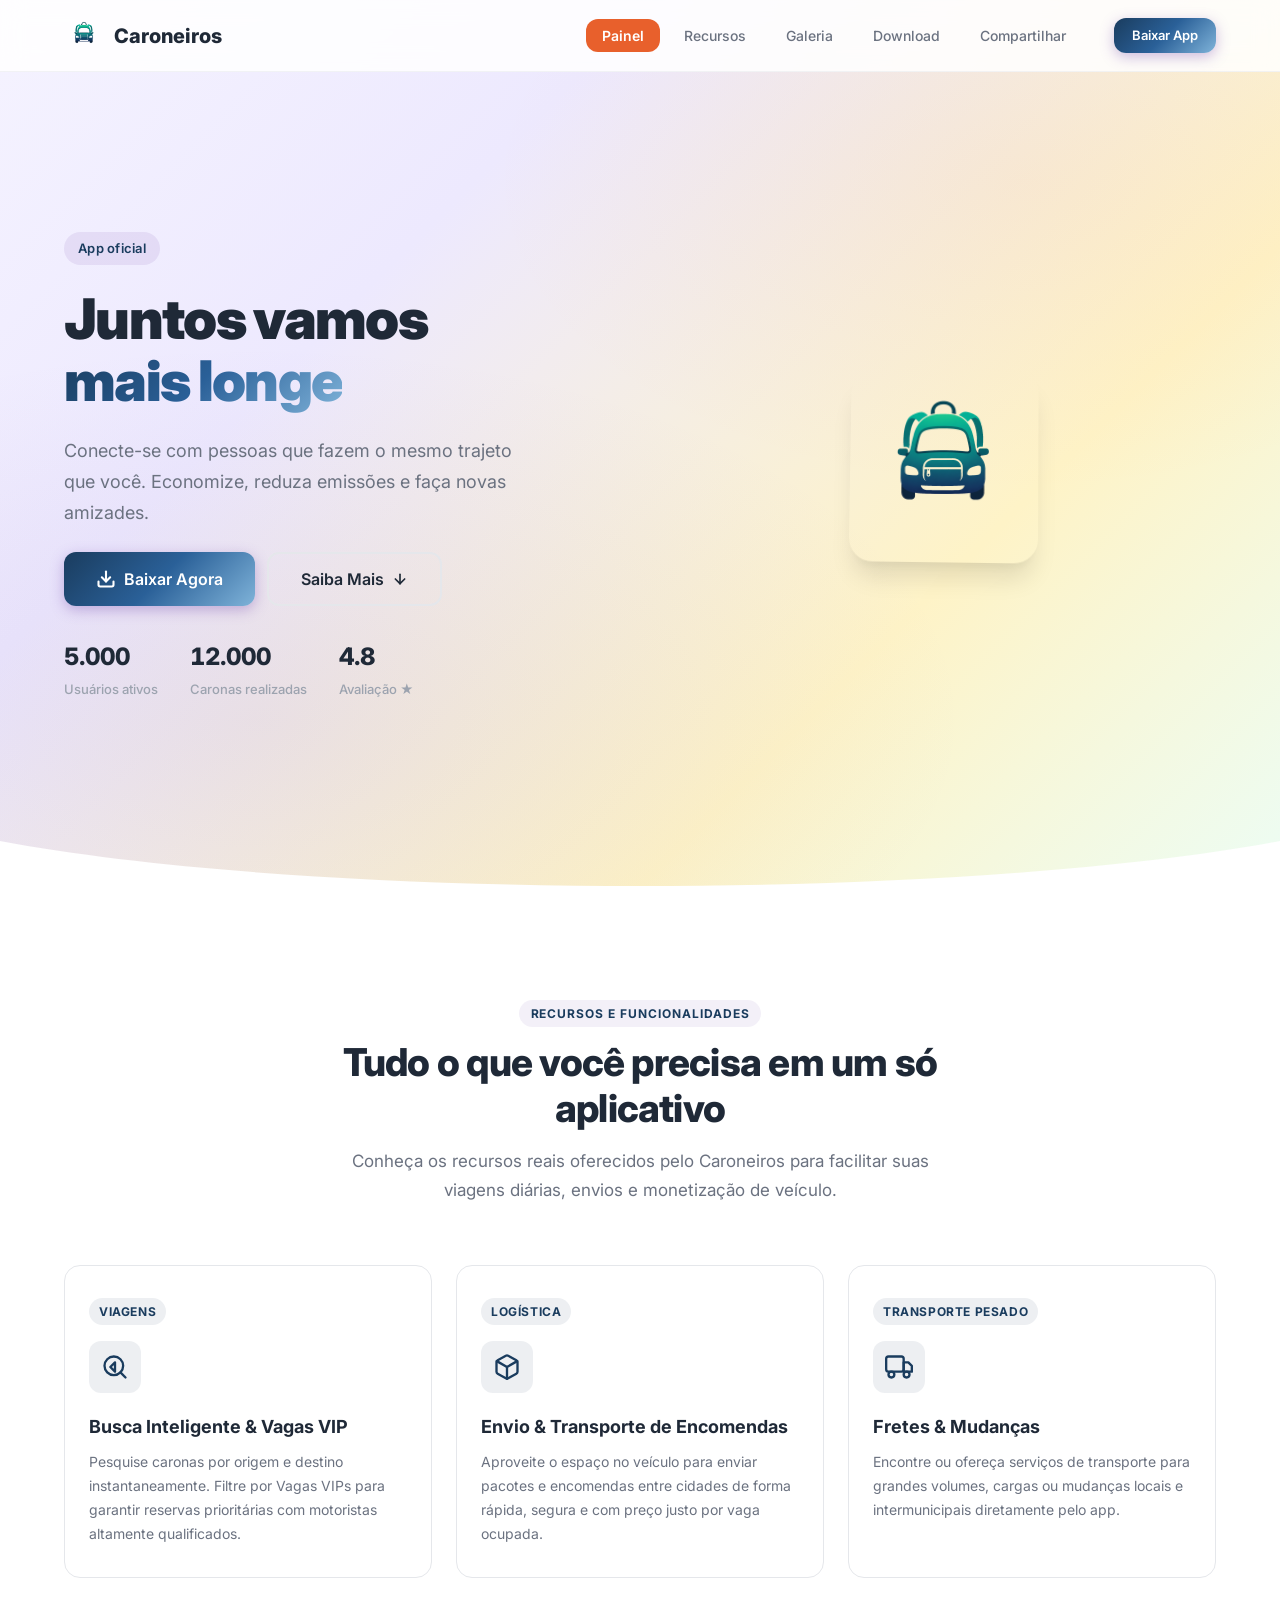
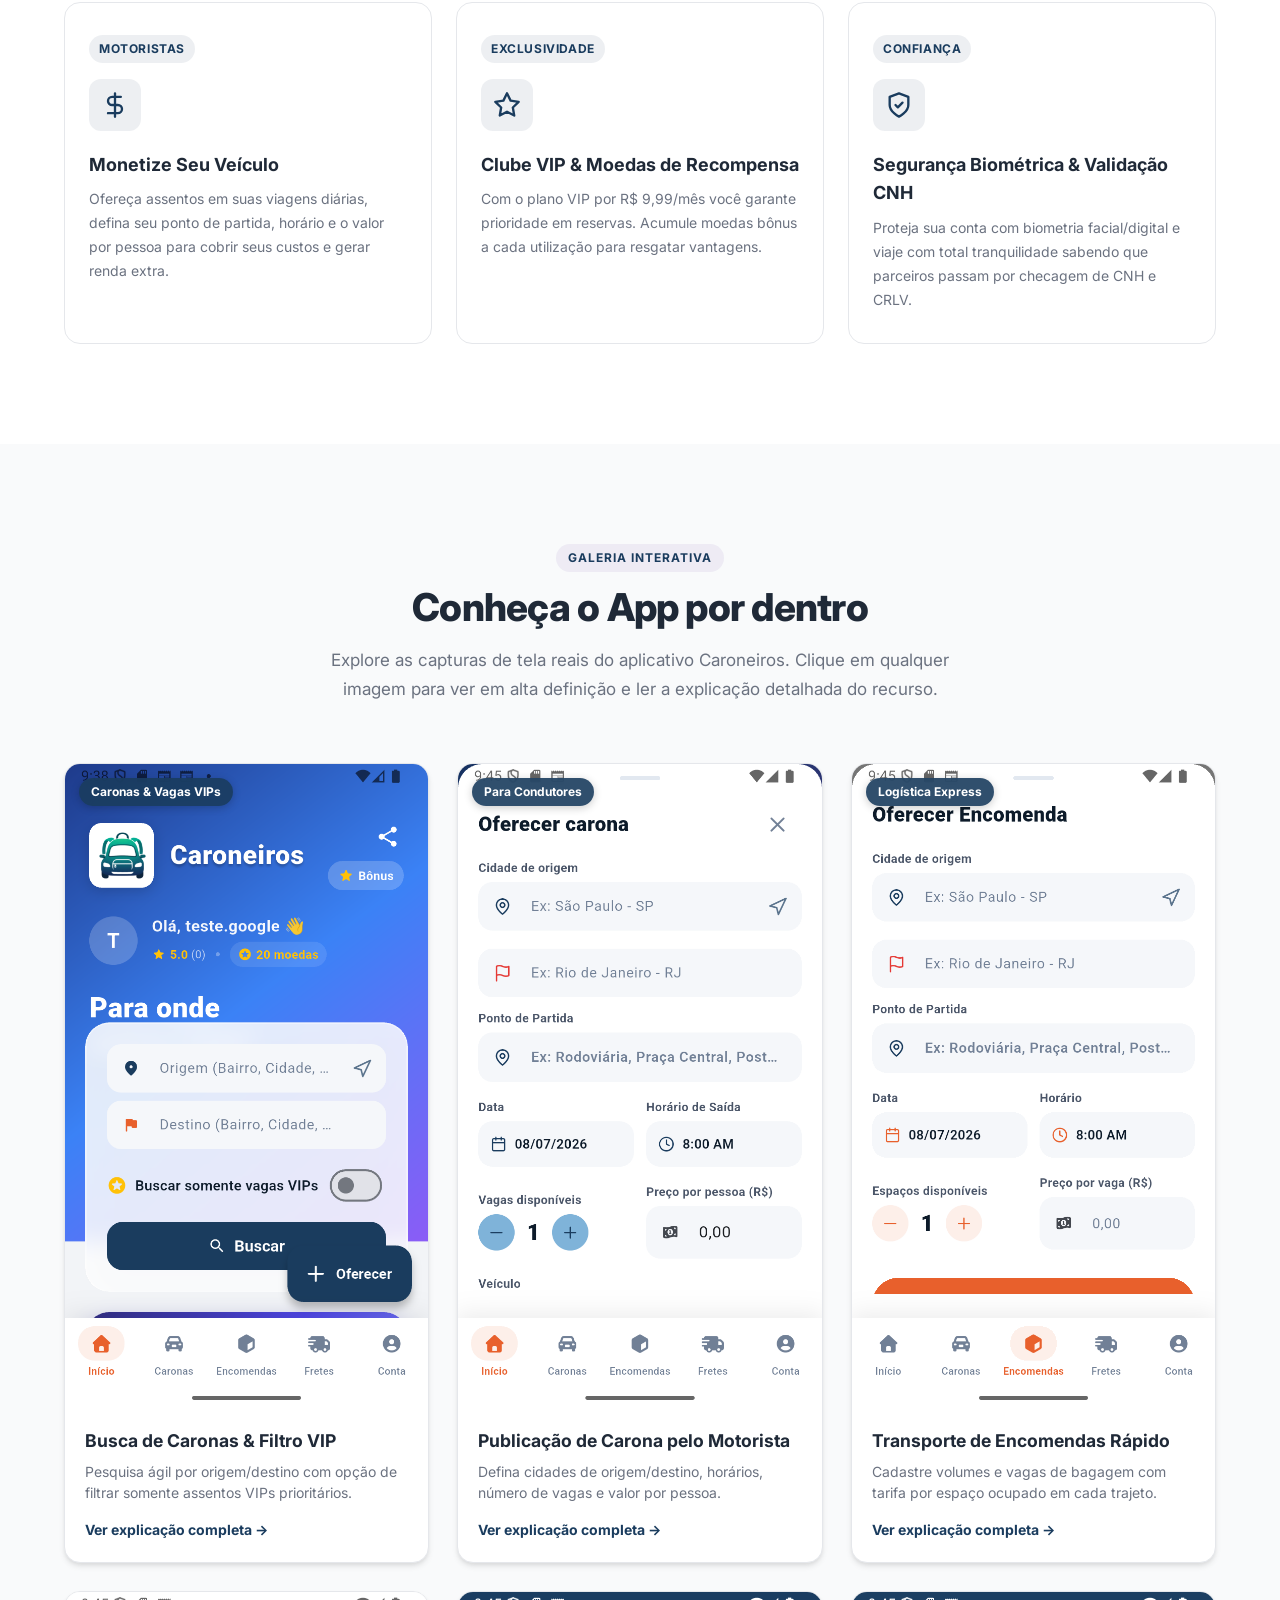
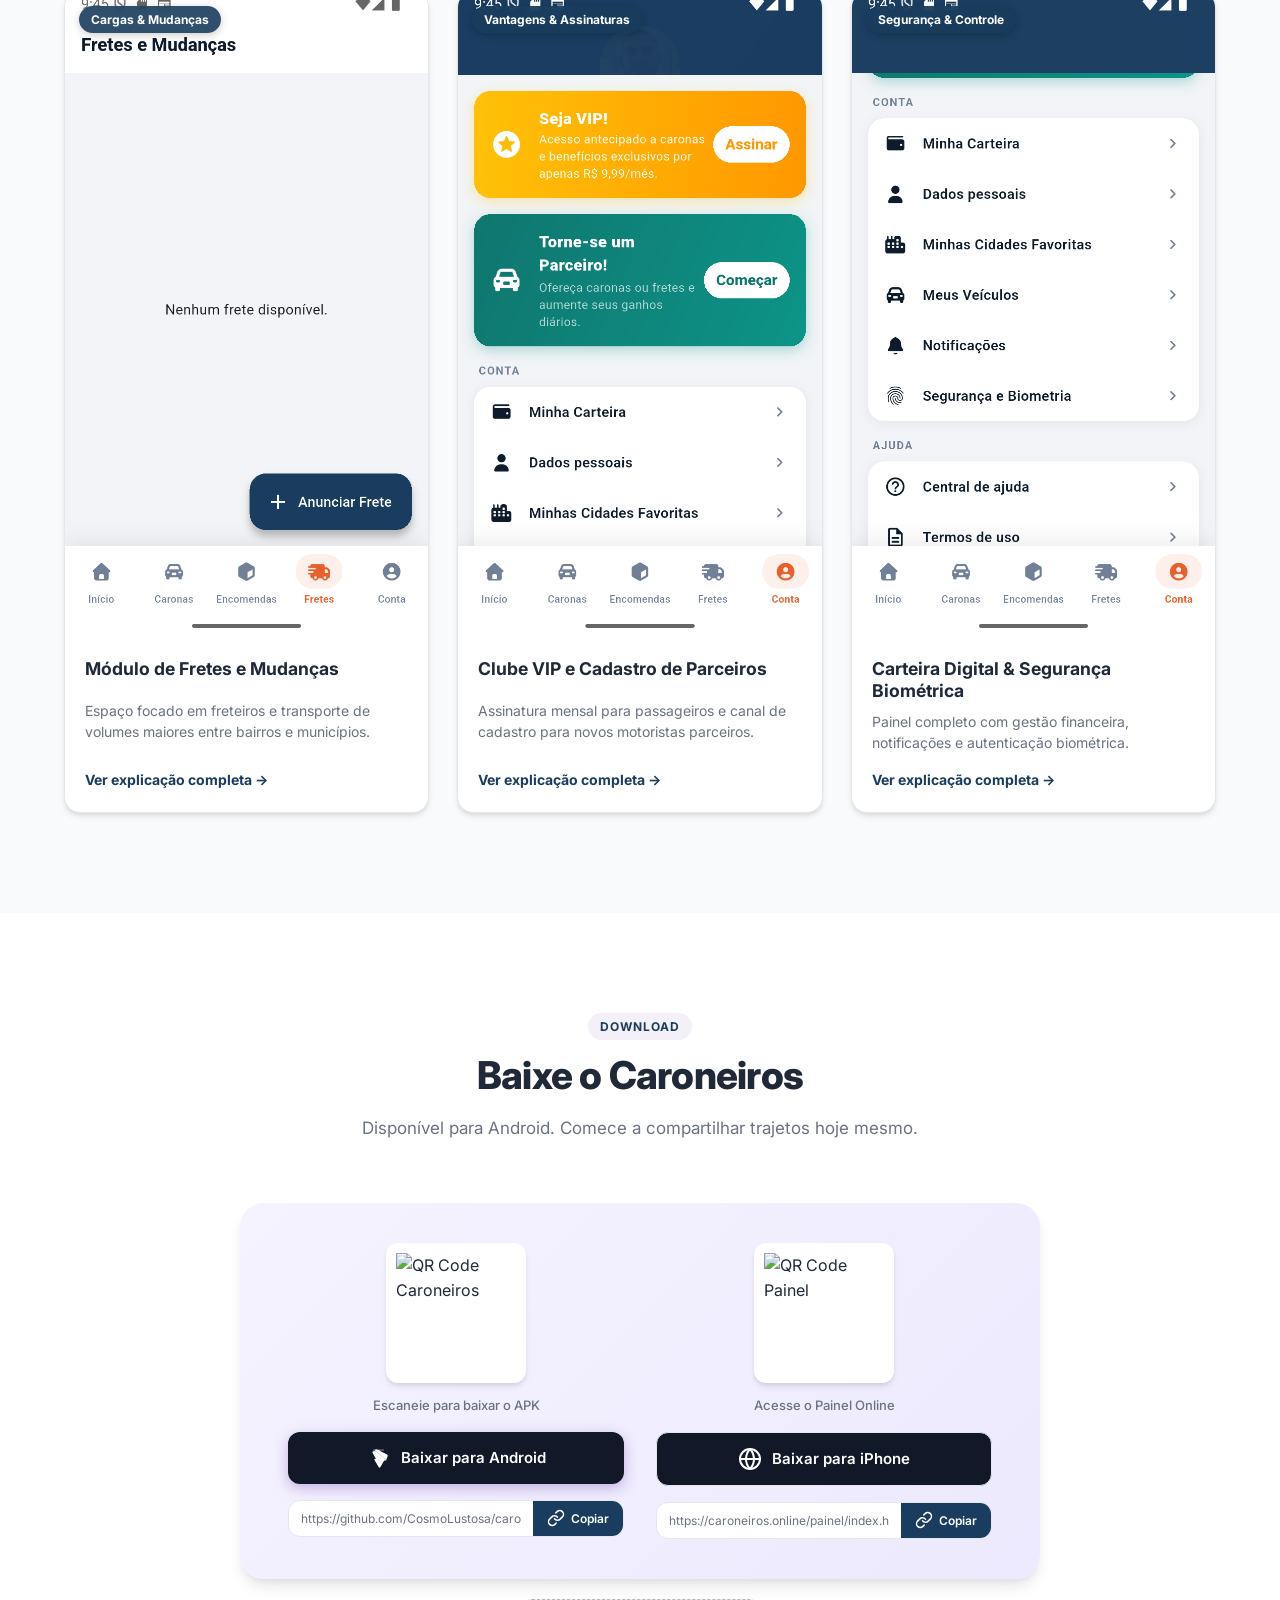
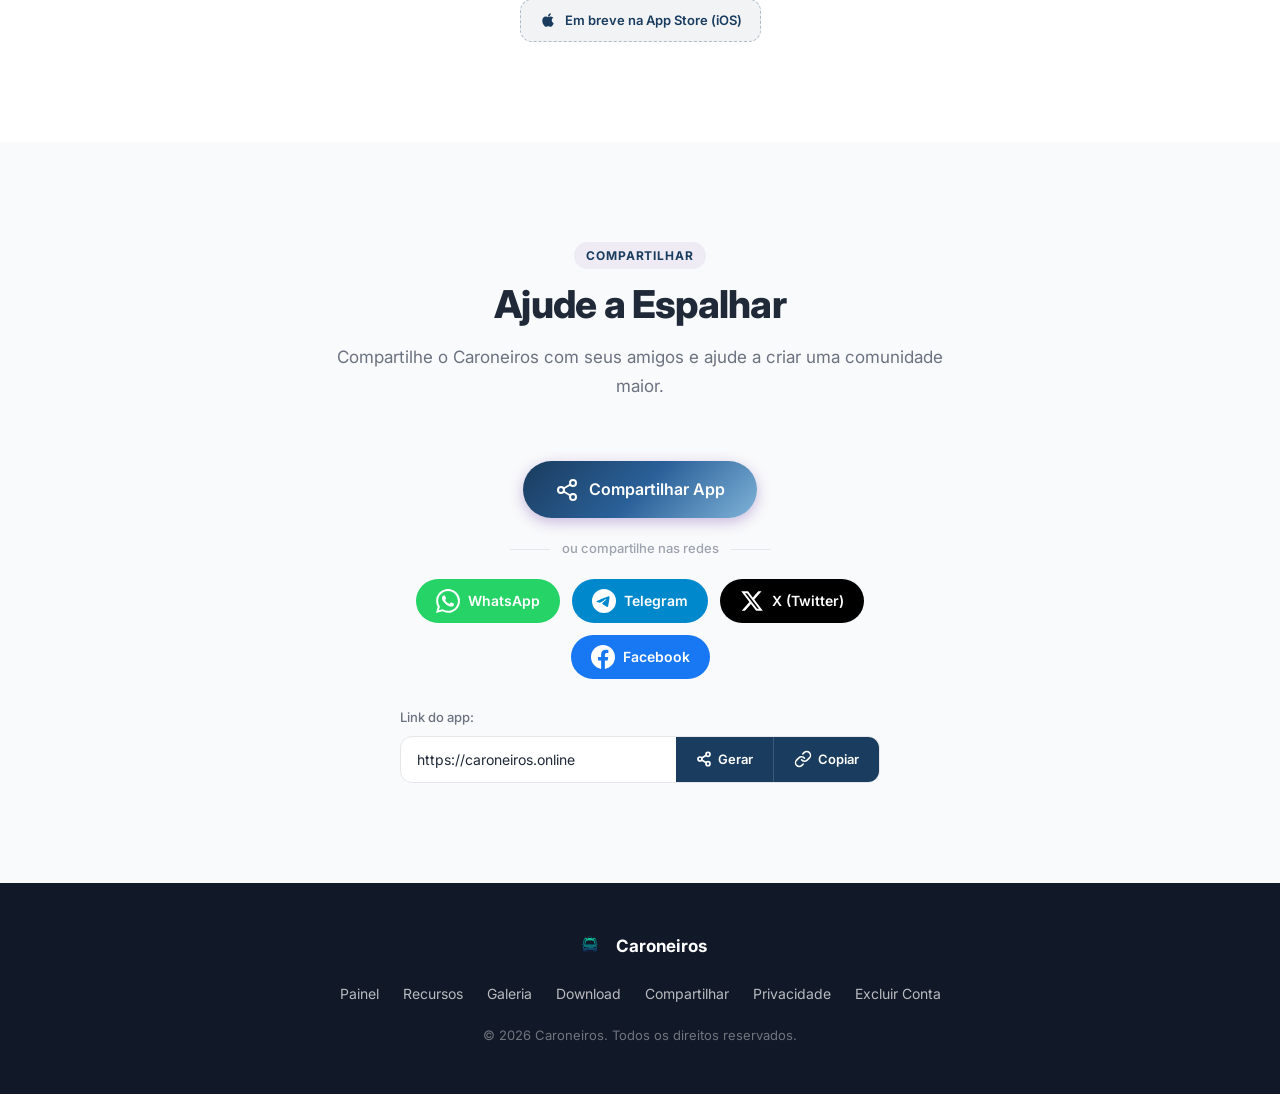
==== commit 041fed73: "ALterações nos botoes do site" ====
--- a/index.html
+++ b/index.html
@@ -353,22 +353,52 @@
         </div>
         <div class="download__content" data-reveal>
           <div class="download__info">
-            <div class="download__qrcode" id="qrcodeContainer">
-              <div class="download__qrcode-placeholder" id="qrcode" style="background: white; padding: 8px; border-radius: 12px; display: inline-flex; align-items: center; justify-content: center; box-shadow: var(--shadow-md);">
-                <img src="https://api.qrserver.com/v1/create-qr-code/?size=120x120&data=https://github.com/CosmoLustosa/caroneiros-app-site/releases/latest/download/caroneiros.apk" alt="QR Code Caroneiros" width="120" height="120" class="download__qrcode-img">
-              </div>
-              <p class="download__qrcode-label">Escaneie para baixar o APK</p>
-            </div>
-            <div class="download__links">
-              <a href="https://github.com/CosmoLustosa/caroneiros-app-site/releases/latest/download/caroneiros.apk" class="btn btn--store btn--primary" aria-label="Baixar APK para Android" download id="googlePlayBtn">
-                <svg width="24" height="24" viewBox="0 0 24 24" fill="currentColor"><path d="M17.523 12.98c-.151-.188-.354-.31-.58-.33l-8.64-.003a.87.87 0 0 0-.76.44.9.9 0 0 0-.04.89l4.24 7.35c.15.27.44.44.76.44s.61-.17.76-.44l4.24-7.35c.12-.21.15-.46.08-.69a.89.89 0 0 0-.28-.4zM6.26 5.33a.87.87 0 0 0-.76.44.9.9 0 0 0-.04.89l4.24 7.35c.15.27.44.44.76.44l8.64.003c.15-.002.3-.05.43-.13l-10.55-9.1a.86.86 0 0 0-.72-.24z"/><path d="M17.38 4.22a.87.87 0 0 0-.76-.44H6.71c-.43 0-.82.21-1.05.56M7.14 3.78l11.92 10.3c.09-.11.16-.24.2-.38l1.36-3.24c.3-.72.08-1.55-.56-2.02l-10.3-5.24c-.04-.02-.08-.04-.12-.06"/></svg>
-                Baixar APK (Android)
-              </a>
-              <div class="download__banner-apple">
-                <svg width="18" height="18" viewBox="0 0 24 24" fill="currentColor"><path d="M17.05 20.28c-.98.95-2.05.8-3.08.35-1.09-.46-2.09-.48-3.24 0-1.44.62-2.2.44-3.06-.35C2.79 15.25 3.51 7.59 9.05 7.31c1.35.07 2.29.74 3.08.8 1.18-.24 2.31-.93 3.57-.84 1.51.12 2.65.72 3.4 1.8-3.12 1.87-2.38 5.98.48 7.13-.57 1.5-1.31 2.99-2.54 4.09zM12.03 7.25c-.15-2.23 1.66-4.07 3.74-4.25.29 2.58-2.34 4.5-3.74 4.25z"/></svg>
-                <span>Em breve na App Store (iOS)</span>
-              </div>
-            </div>
+            <div class="download__card">
+              <div class="download__qrcode" id="qrcodeContainer">
+                <div class="download__qrcode-placeholder" id="qrcode" style="background: white; padding: 8px; border-radius: 12px; display: inline-flex; align-items: center; justify-content: center; box-shadow: var(--shadow-md);">
+                  <img src="https://api.qrserver.com/v1/create-qr-code/?size=120x120&data=https://github.com/CosmoLustosa/caroneiros-app-site/releases/latest/download/caroneiros.apk" alt="QR Code Caroneiros" width="120" height="120" class="download__qrcode-img">
+                </div>
+                <p class="download__qrcode-label">Escaneie para baixar o APK</p>
+              </div>
+              <div class="download__links">
+                <a href="https://github.com/CosmoLustosa/caroneiros-app-site/releases/latest/download/caroneiros.apk" class="btn btn--store btn--primary" aria-label="Baixar APK para Android" download id="googlePlayBtn">
+                  <svg width="24" height="24" viewBox="0 0 24 24" fill="currentColor"><path d="M17.523 12.98c-.151-.188-.354-.31-.58-.33l-8.64-.003a.87.87 0 0 0-.76.44.9.9 0 0 0-.04.89l4.24 7.35c.15.27.44.44.76.44s.61-.17.76-.44l4.24-7.35c.12-.21.15-.46.08-.69a.89.89 0 0 0-.28-.4zM6.26 5.33a.87.87 0 0 0-.76.44.9.9 0 0 0-.04.89l4.24 7.35c.15.27.44.44.76.44l8.64.003c.15-.002.3-.05.43-.13l-10.55-9.1a.86.86 0 0 0-.72-.24z"/><path d="M17.38 4.22a.87.87 0 0 0-.76-.44H6.71c-.43 0-.82.21-1.05.56M7.14 3.78l11.92 10.3c.09-.11.16-.24.2-.38l1.36-3.24c.3-.72.08-1.55-.56-2.02l-10.3-5.24c-.04-.02-.08-.04-.12-.06"/></svg>
+                  Baixar para Android
+                </a>
+              </div>
+              <div class="download__copy-field">
+                <input type="url" id="apkLink" value="https://github.com/CosmoLustosa/caroneiros-app-site/releases/latest/download/caroneiros.apk" readonly class="download__copy-input">
+                <button class="download__copy-btn" id="copyApkLink" aria-label="Copiar link do APK">
+                  <svg width="18" height="18" viewBox="0 0 24 24" fill="none" stroke="currentColor" stroke-width="2" stroke-linecap="round" stroke-linejoin="round"><path d="M10 13a5 5 0 0 0 7.54.54l3-3a5 5 0 0 0-7.07-7.07l-1.72 1.71"/><path d="M14 11a5 5 0 0 0-7.54-.54l-3 3a5 5 0 0 0 7.07 7.07l1.71-1.71"/></svg>
+                  Copiar
+                </button>
+              </div>
+            </div>
+            <div class="download__card">
+              <div class="download__qrcode" id="qrcodeContainerPainel">
+                <div class="download__qrcode-placeholder" style="background: white; padding: 8px; border-radius: 12px; display: inline-flex; align-items: center; justify-content: center; box-shadow: var(--shadow-md);">
+                  <img src="https://api.qrserver.com/v1/create-qr-code/?size=120x120&data=https://caroneiros.online/painel/index.html" alt="QR Code Painel" width="120" height="120" class="download__qrcode-img">
+                </div>
+                <p class="download__qrcode-label">Acesse o Painel Online</p>
+              </div>
+              <div class="download__links">
+                <a href="painel/index.html" class="btn btn--store btn--outline" aria-label="Abrir Painel Online">
+                  <svg width="24" height="24" viewBox="0 0 24 24" fill="none" stroke="currentColor" stroke-width="2" stroke-linecap="round" stroke-linejoin="round"><circle cx="12" cy="12" r="10"/><line x1="2" y1="12" x2="22" y2="12"/><path d="M12 2a15.3 15.3 0 0 1 4 10 15.3 15.3 0 0 1-4 10 15.3 15.3 0 0 1-4-10 15.3 15.3 0 0 1 4-10z"/></svg>
+                  Baixar para iPhone
+                </a>
+              </div>
+              <div class="download__copy-field">
+                <input type="url" id="painelLink" value="https://caroneiros.online/painel/index.html" readonly class="download__copy-input">
+                <button class="download__copy-btn" id="copyPainelLink" aria-label="Copiar link do Painel">
+                  <svg width="18" height="18" viewBox="0 0 24 24" fill="none" stroke="currentColor" stroke-width="2" stroke-linecap="round" stroke-linejoin="round"><path d="M10 13a5 5 0 0 0 7.54.54l3-3a5 5 0 0 0-7.07-7.07l-1.72 1.71"/><path d="M14 11a5 5 0 0 0-7.54-.54l-3 3a5 5 0 0 0 7.07 7.07l1.71-1.71"/></svg>
+                  Copiar
+                </button>
+              </div>
+            </div>
+          </div>
+          <div class="download__banner-apple">
+            <svg width="18" height="18" viewBox="0 0 24 24" fill="currentColor"><path d="M17.05 20.28c-.98.95-2.05.8-3.08.35-1.09-.46-2.09-.48-3.24 0-1.44.62-2.2.44-3.06-.35C2.79 15.25 3.51 7.59 9.05 7.31c1.35.07 2.29.74 3.08.8 1.18-.24 2.31-.93 3.57-.84 1.51.12 2.65.72 3.4 1.8-3.12 1.87-2.38 5.98.48 7.13-.57 1.5-1.31 2.99-2.54 4.09zM12.03 7.25c-.15-2.23 1.66-4.07 3.74-4.25.29 2.58-2.34 4.5-3.74 4.25z"/></svg>
+            <span>Em breve na App Store (iOS)</span>
           </div>
         </div>
       </div>
--- a/css/style.css
+++ b/css/style.css
@@ -923,17 +923,28 @@
 
 .download__content {
   display: flex;
-  justify-content: center;
+  flex-direction: column;
+  align-items: center;
+  gap: 20px;
 }
 
 .download__info {
-  display: flex;
-  align-items: center;
-  gap: 48px;
-  padding: 48px 56px;
+  display: grid;
+  grid-template-columns: 1fr 1fr;
+  gap: 32px;
+  padding: 40px 48px;
   background: linear-gradient(135deg, #F5F3FF 0%, #EDE9FE 100%);
   border-radius: var(--radius-xl);
   box-shadow: var(--shadow-lg);
+  width: 100%;
+  max-width: 800px;
+}
+
+.download__card {
+  display: flex;
+  flex-direction: column;
+  align-items: center;
+  gap: 16px;
 }
 
 .download__qrcode {
@@ -964,7 +975,49 @@
 .download__links {
   display: flex;
   flex-direction: column;
-  gap: 14px;
+  gap: 10px;
+  width: 100%;
+}
+
+.download__copy-field {
+  display: flex;
+  width: 100%;
+  border: 1px solid var(--border);
+  border-radius: var(--radius);
+  overflow: hidden;
+  background: #fff;
+}
+
+.download__copy-input {
+  flex: 1;
+  border: none;
+  padding: 8px 12px;
+  font-size: 0.75rem;
+  color: var(--text-light);
+  background: transparent;
+  outline: none;
+  font-family: var(--font);
+  min-width: 0;
+}
+
+.download__copy-btn {
+  display: inline-flex;
+  align-items: center;
+  gap: 6px;
+  padding: 8px 14px;
+  border: none;
+  background: var(--primary);
+  color: #fff;
+  font-size: 0.75rem;
+  font-weight: 600;
+  cursor: pointer;
+  transition: background var(--transition);
+  font-family: var(--font);
+  white-space: nowrap;
+}
+
+.download__copy-btn:hover {
+  background: var(--primary-hover);
 }
 
 .download__banner-apple {
@@ -1545,9 +1598,9 @@
   }
 
   .download__info {
-    flex-direction: column;
-    text-align: center;
+    grid-template-columns: 1fr 1fr;
     padding: 32px 24px;
+    gap: 24px;
   }
 }
 
@@ -1695,6 +1748,31 @@
     font-size: 0.688rem;
     padding: 24px 8px 8px;
   }
+
+  .download__info {
+    grid-template-columns: 1fr;
+    padding: 24px 16px;
+    gap: 32px;
+  }
+
+  .download__card {
+    gap: 12px;
+  }
+
+  .download__copy-field {
+    flex-direction: column;
+  }
+
+  .download__copy-input {
+    text-align: center;
+    padding: 10px 12px;
+    font-size: 0.75rem;
+  }
+
+  .download__copy-btn {
+    justify-content: center;
+    padding: 10px 14px;
+  }
 }
 
 /* ----- Reduced Motion ----- */
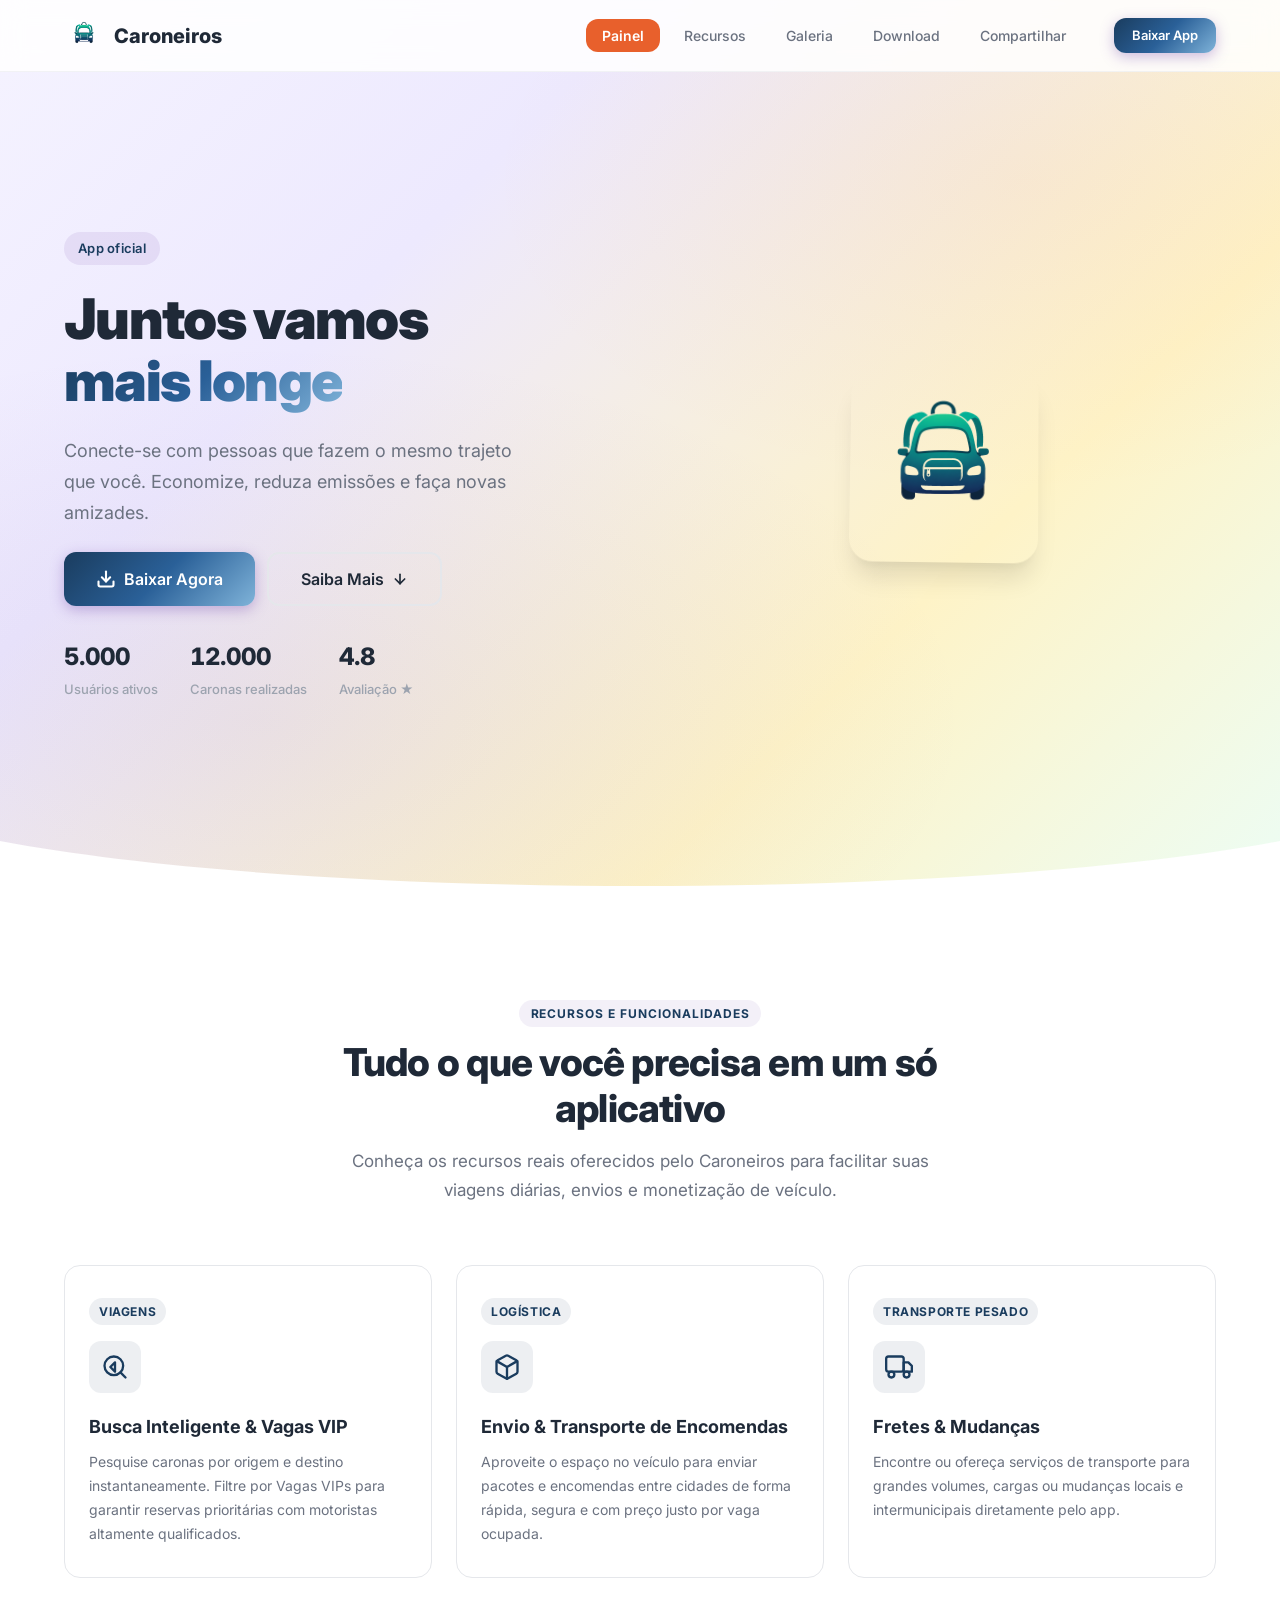
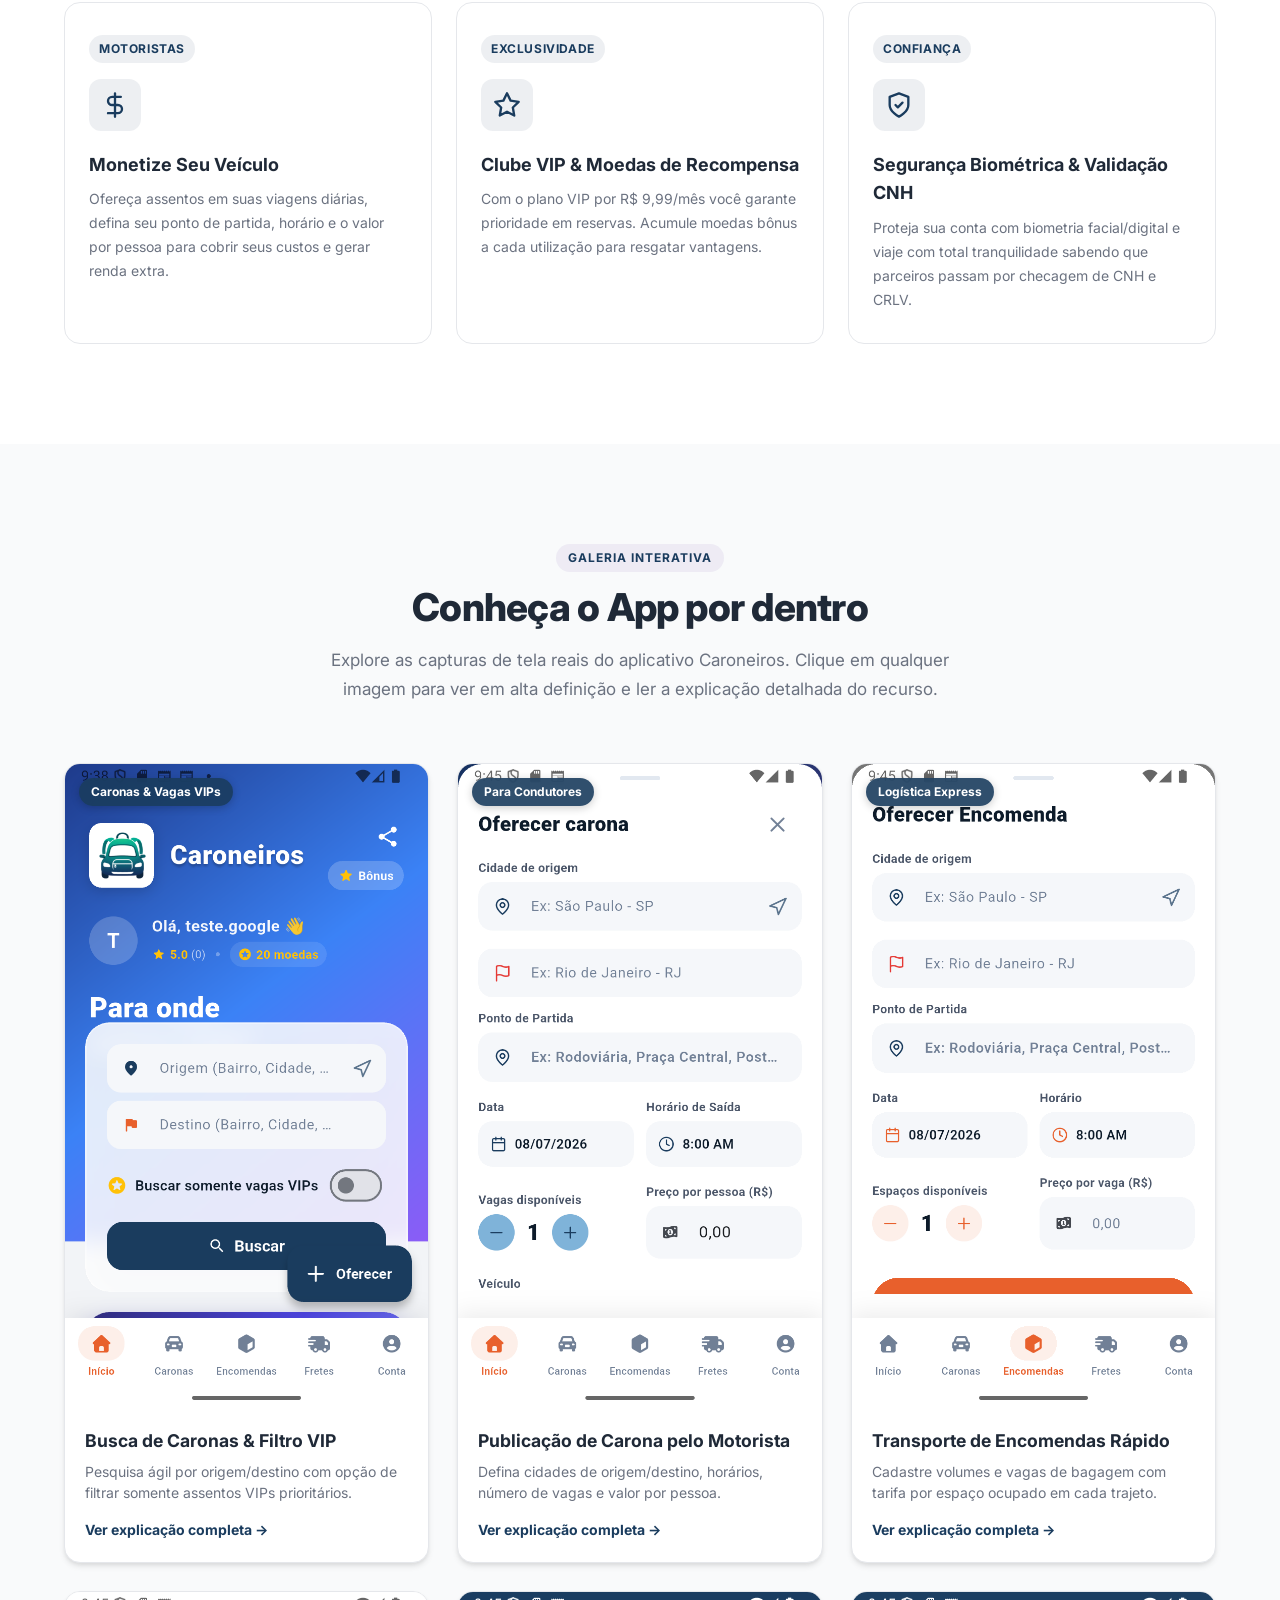
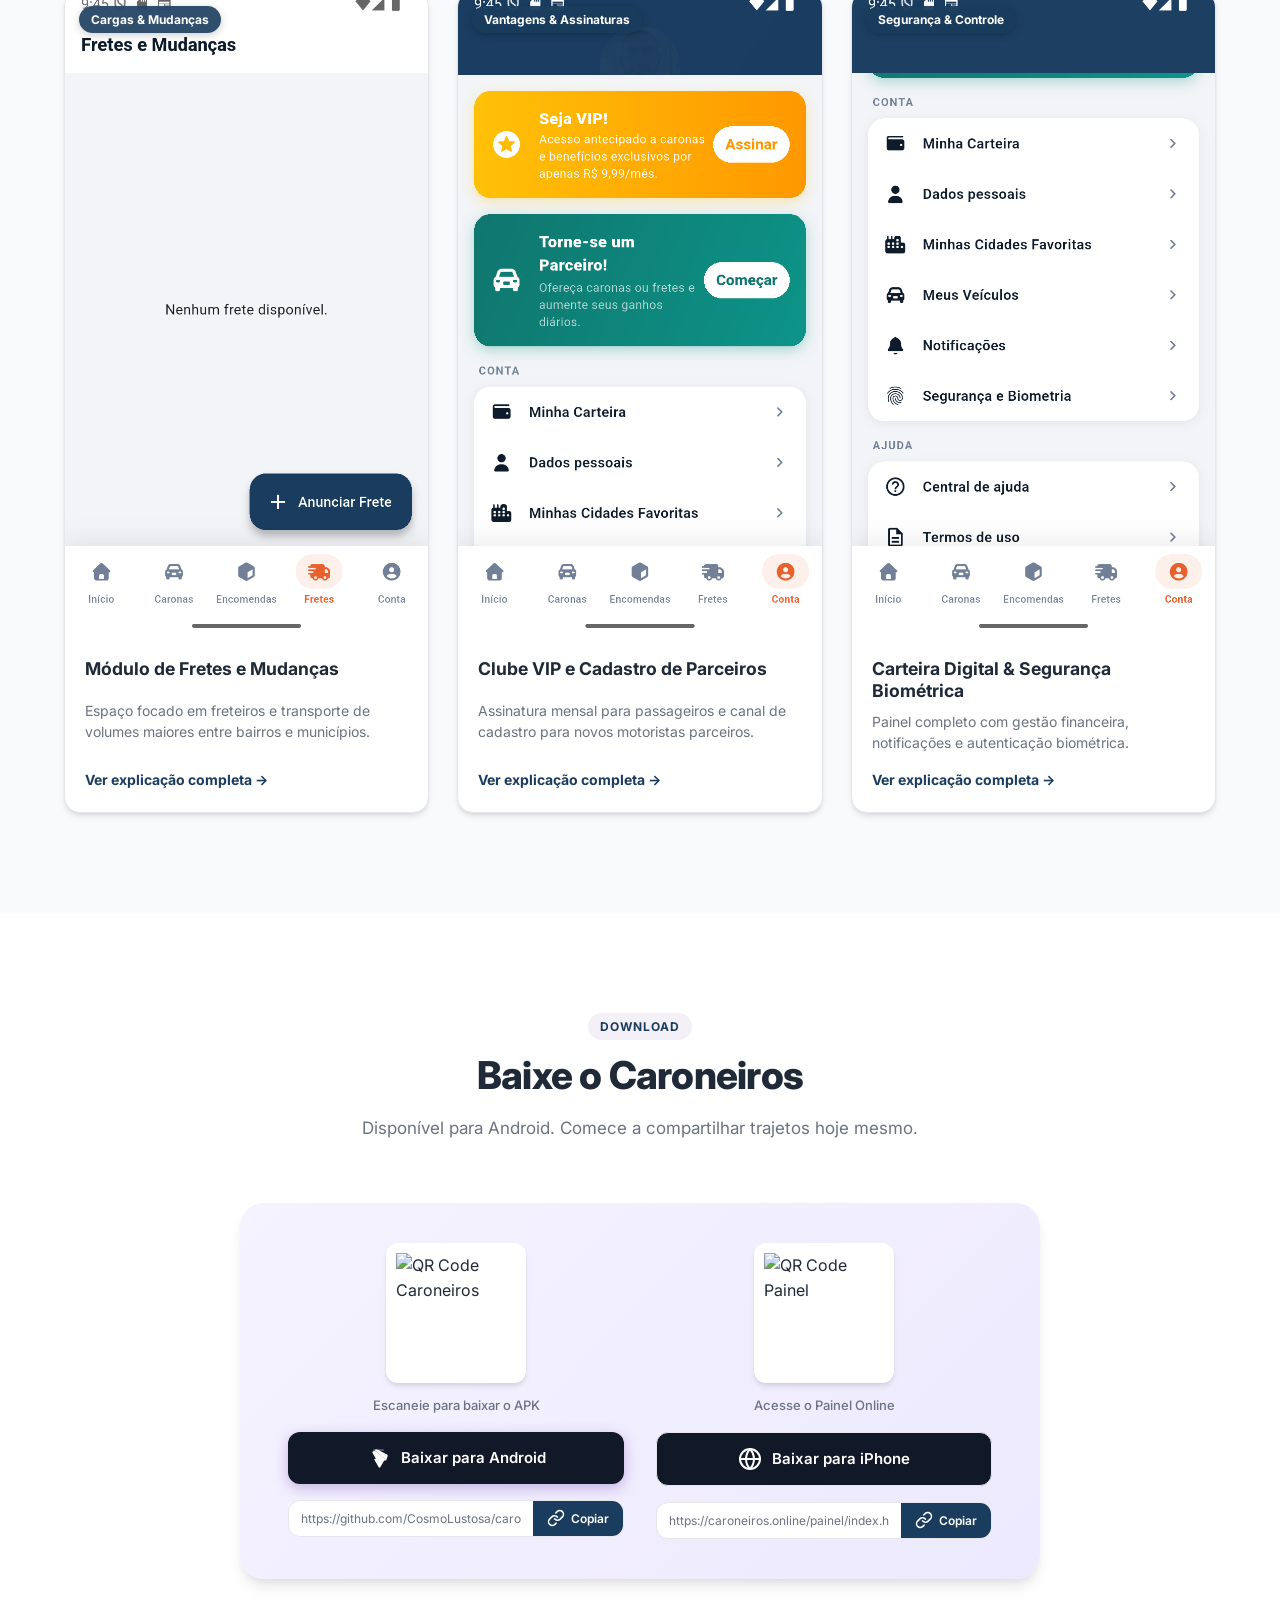
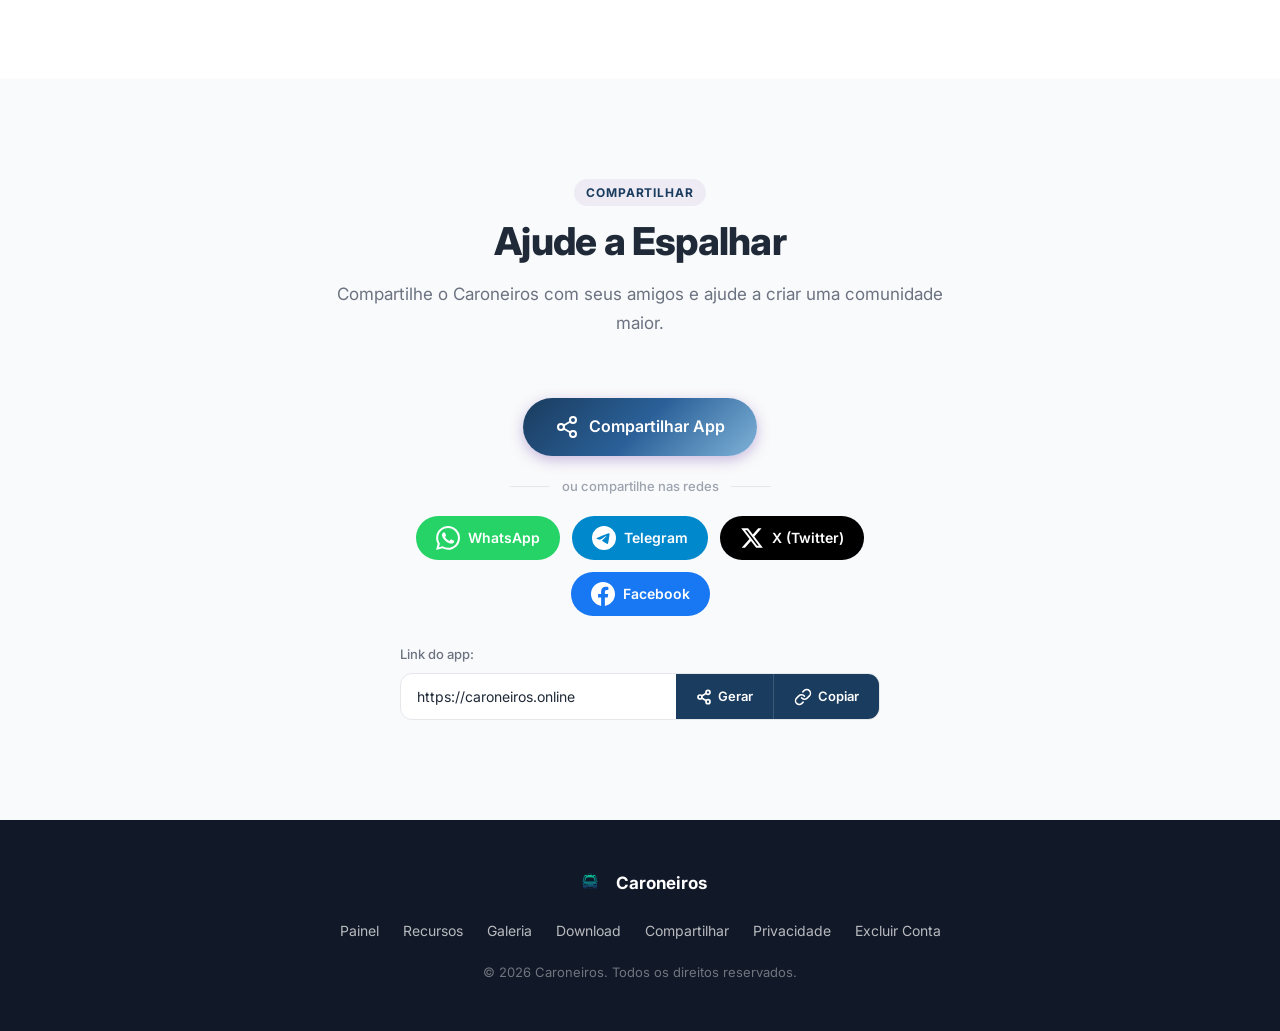
==== commit 799d9efd: "Remoção do banner da App Store" ====
--- a/index.html
+++ b/index.html
@@ -396,10 +396,7 @@
               </div>
             </div>
           </div>
-          <div class="download__banner-apple">
-            <svg width="18" height="18" viewBox="0 0 24 24" fill="currentColor"><path d="M17.05 20.28c-.98.95-2.05.8-3.08.35-1.09-.46-2.09-.48-3.24 0-1.44.62-2.2.44-3.06-.35C2.79 15.25 3.51 7.59 9.05 7.31c1.35.07 2.29.74 3.08.8 1.18-.24 2.31-.93 3.57-.84 1.51.12 2.65.72 3.4 1.8-3.12 1.87-2.38 5.98.48 7.13-.57 1.5-1.31 2.99-2.54 4.09zM12.03 7.25c-.15-2.23 1.66-4.07 3.74-4.25.29 2.58-2.34 4.5-3.74 4.25z"/></svg>
-            <span>Em breve na App Store (iOS)</span>
-          </div>
+
         </div>
       </div>
     </section>
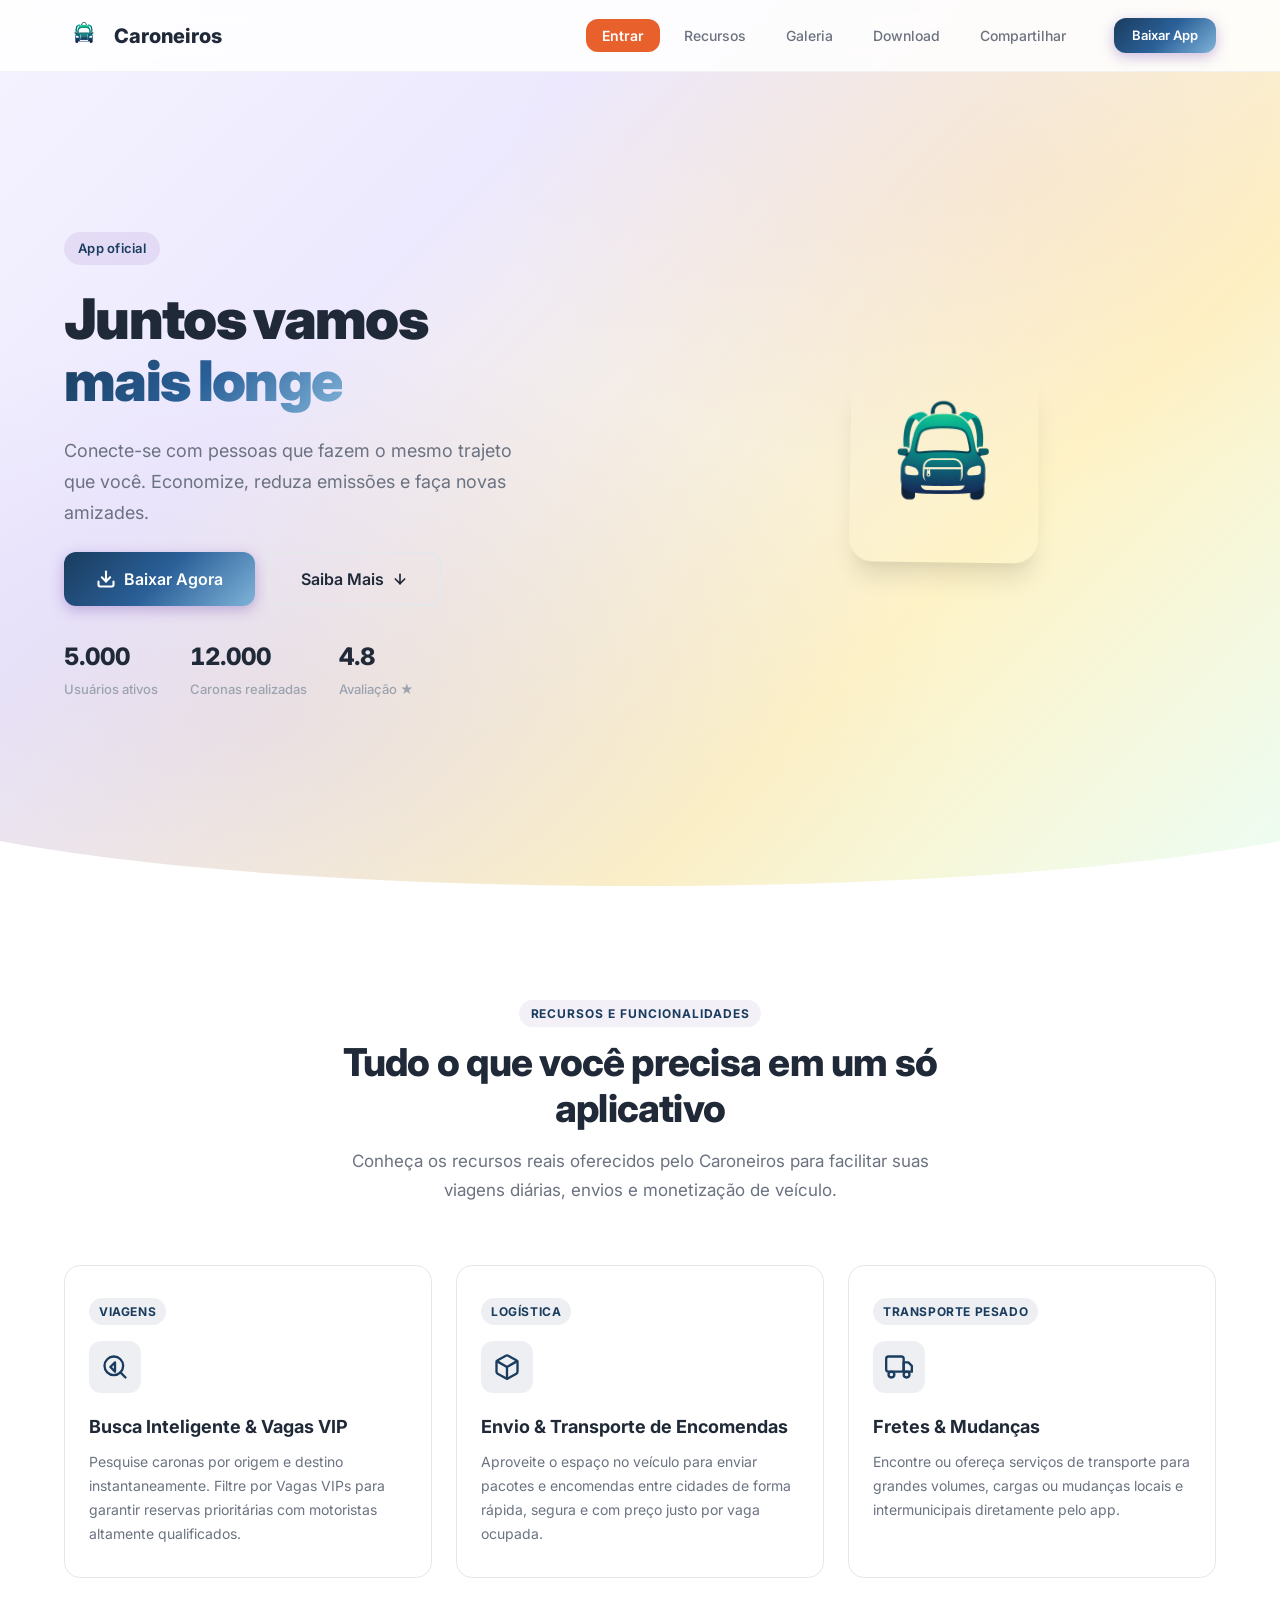
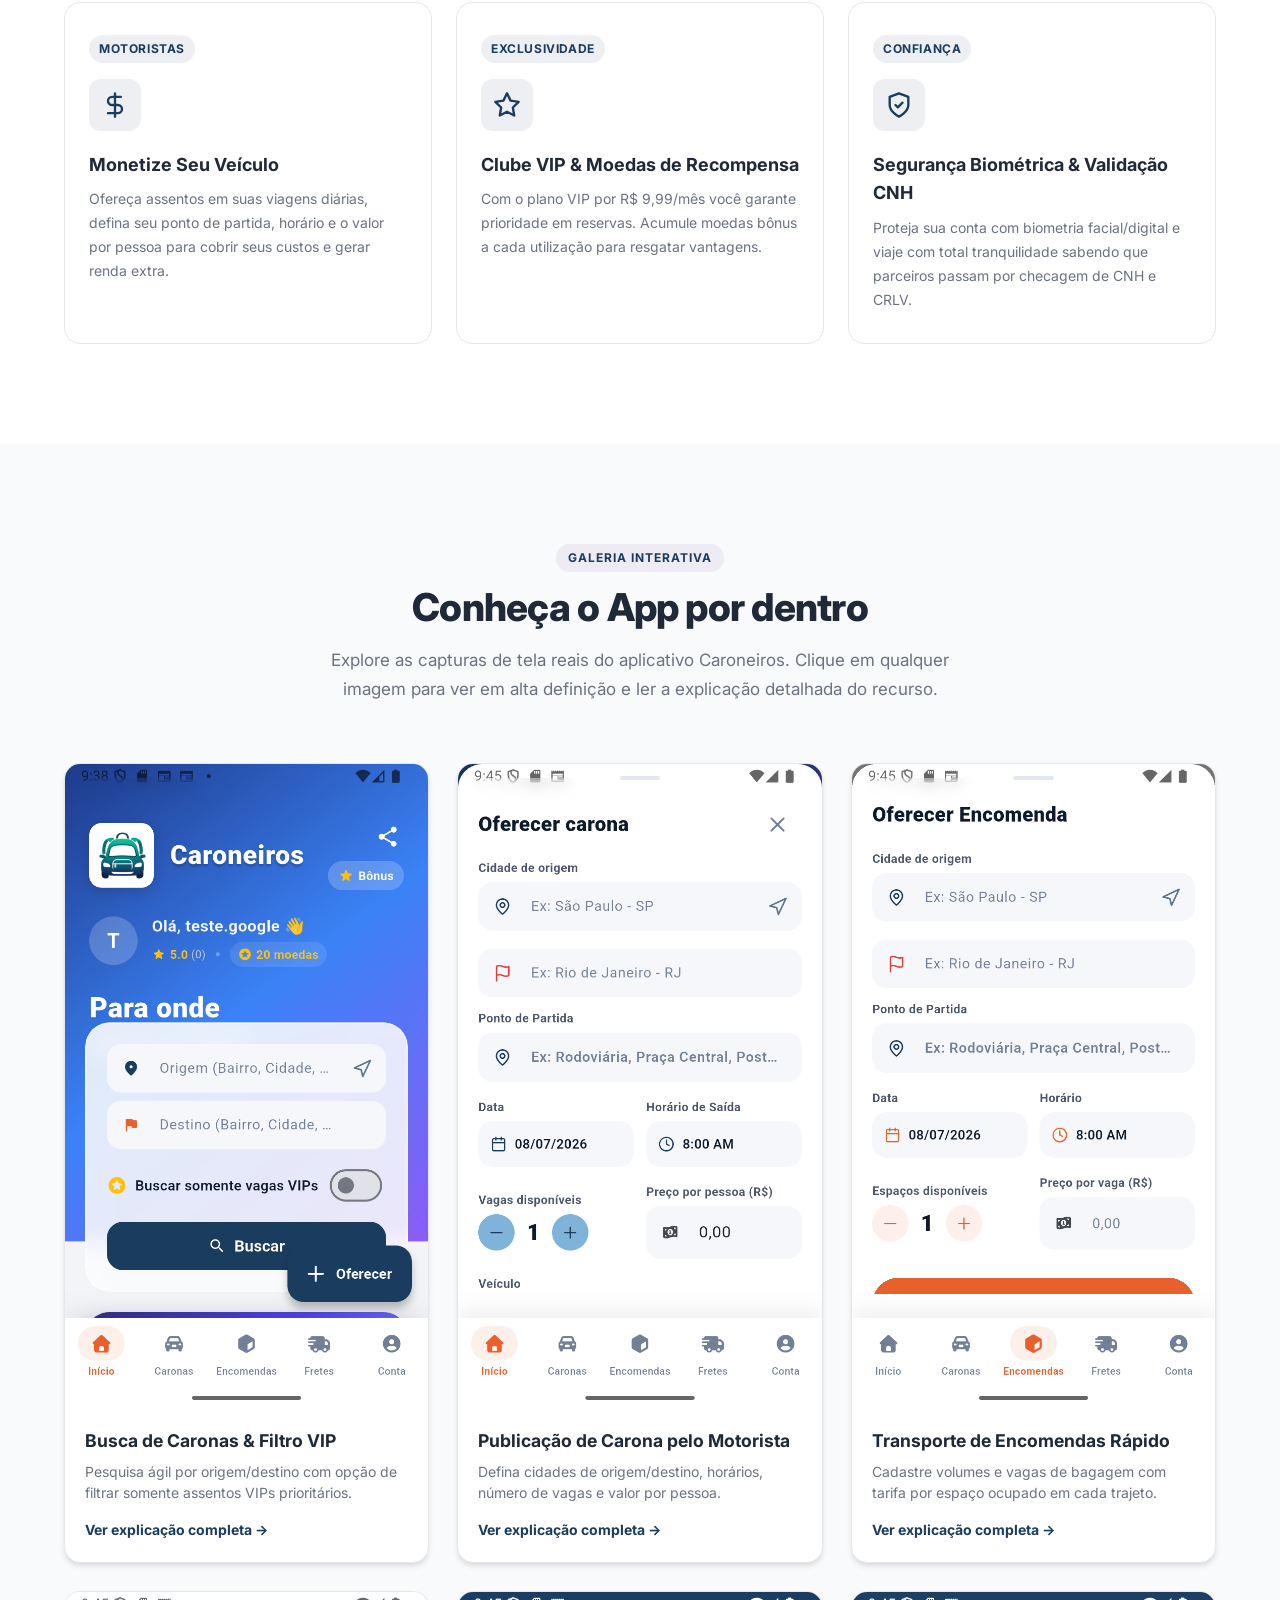
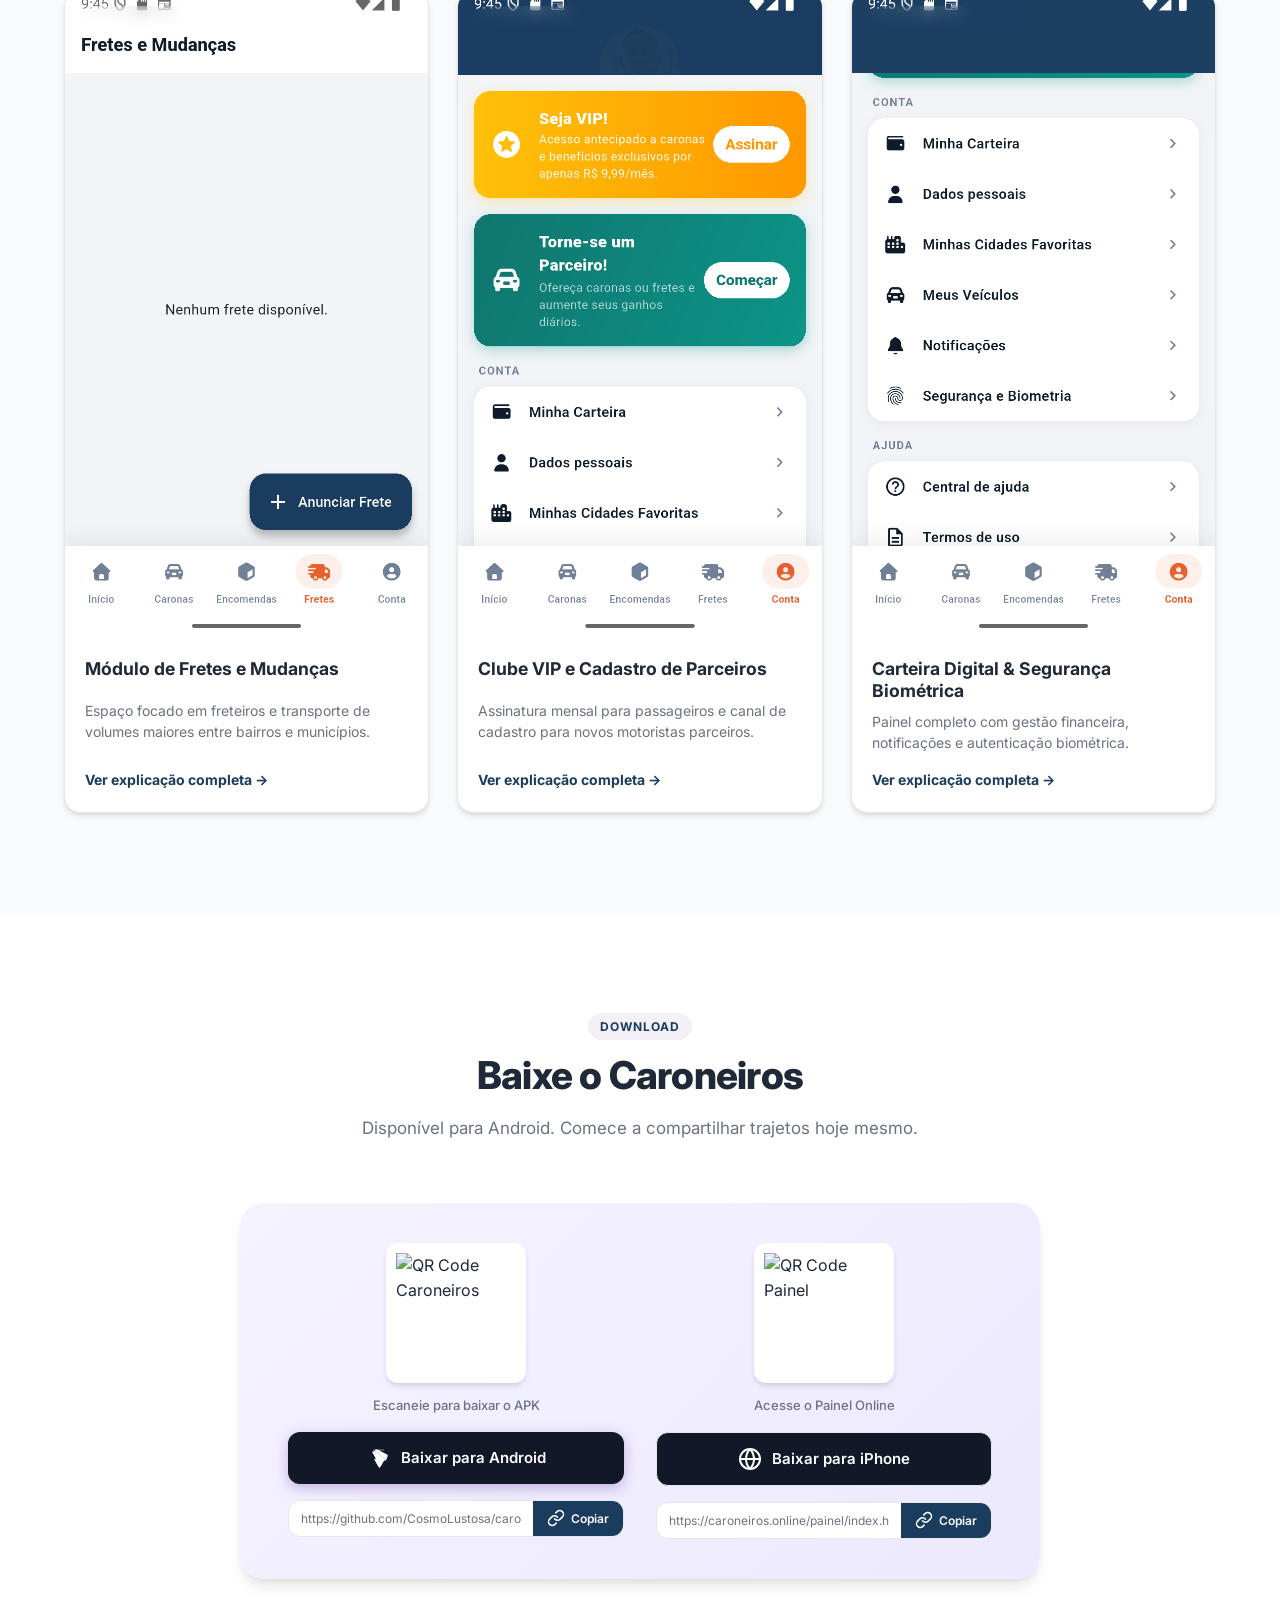
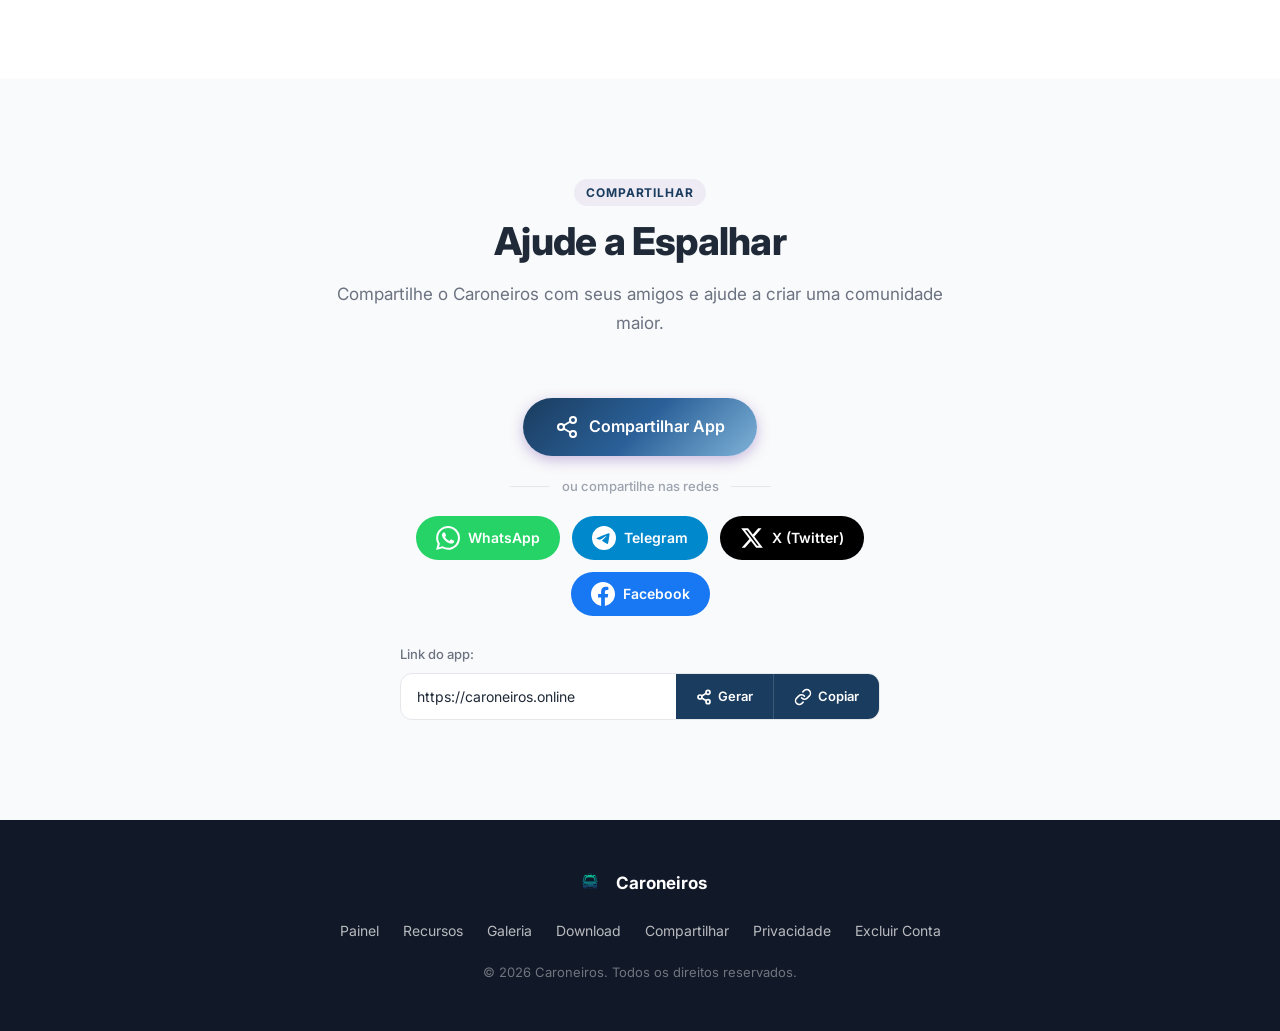
==== commit a3bf30a6: "Atualização no label painel" ====
--- a/index.html
+++ b/index.html
@@ -43,7 +43,7 @@
       </button>
       <nav class="header__nav" id="mainNav" role="navigation" aria-label="Navegação principal">
         <ul class="header__nav-list">
-          <li><a href="painel/index.html" class="header__nav-link header__nav-link--highlight">Painel</a></li>
+          <li><a href="painel/index.html" class="header__nav-link header__nav-link--highlight">Entrar</a></li>
           <li><a href="#features" class="header__nav-link" data-section>Recursos</a></li>
           <li><a href="#gallery" class="header__nav-link" data-section>Galeria</a></li>
           <li><a href="#download" class="header__nav-link" data-section>Download</a></li>
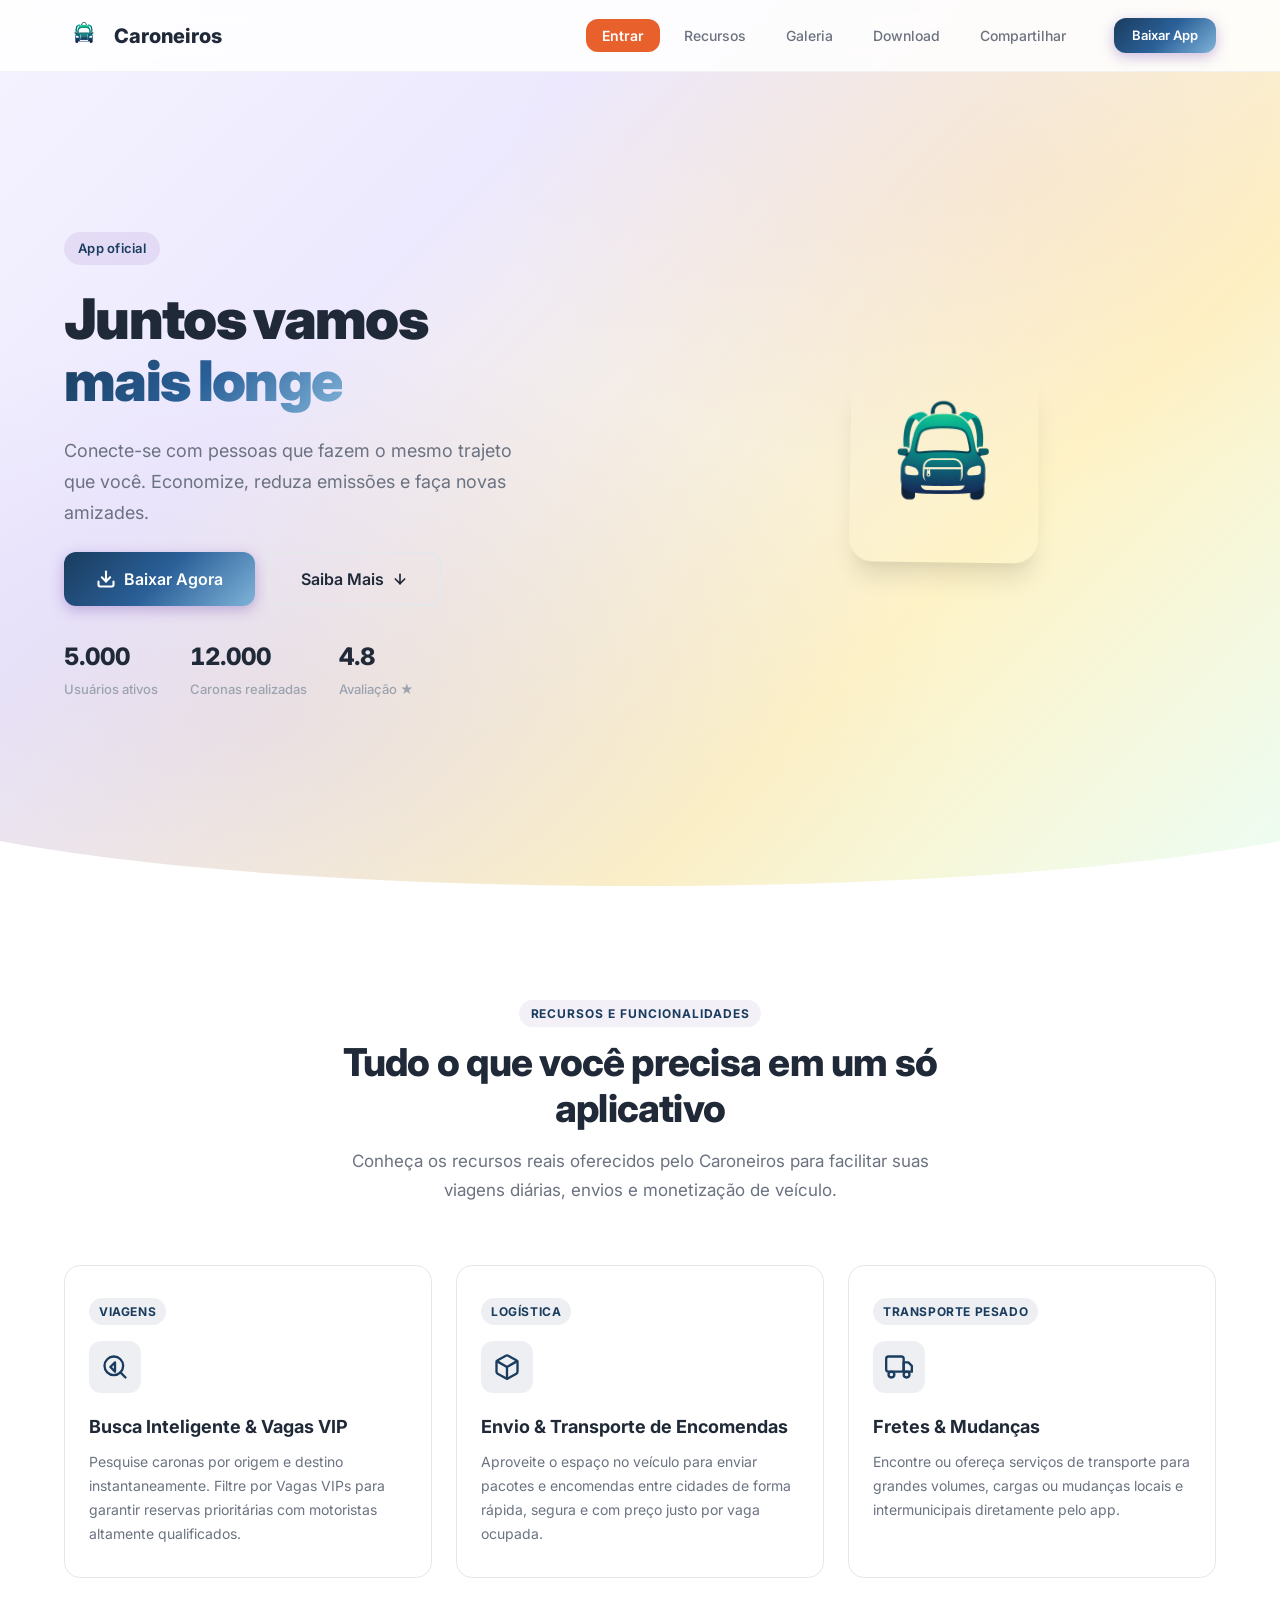
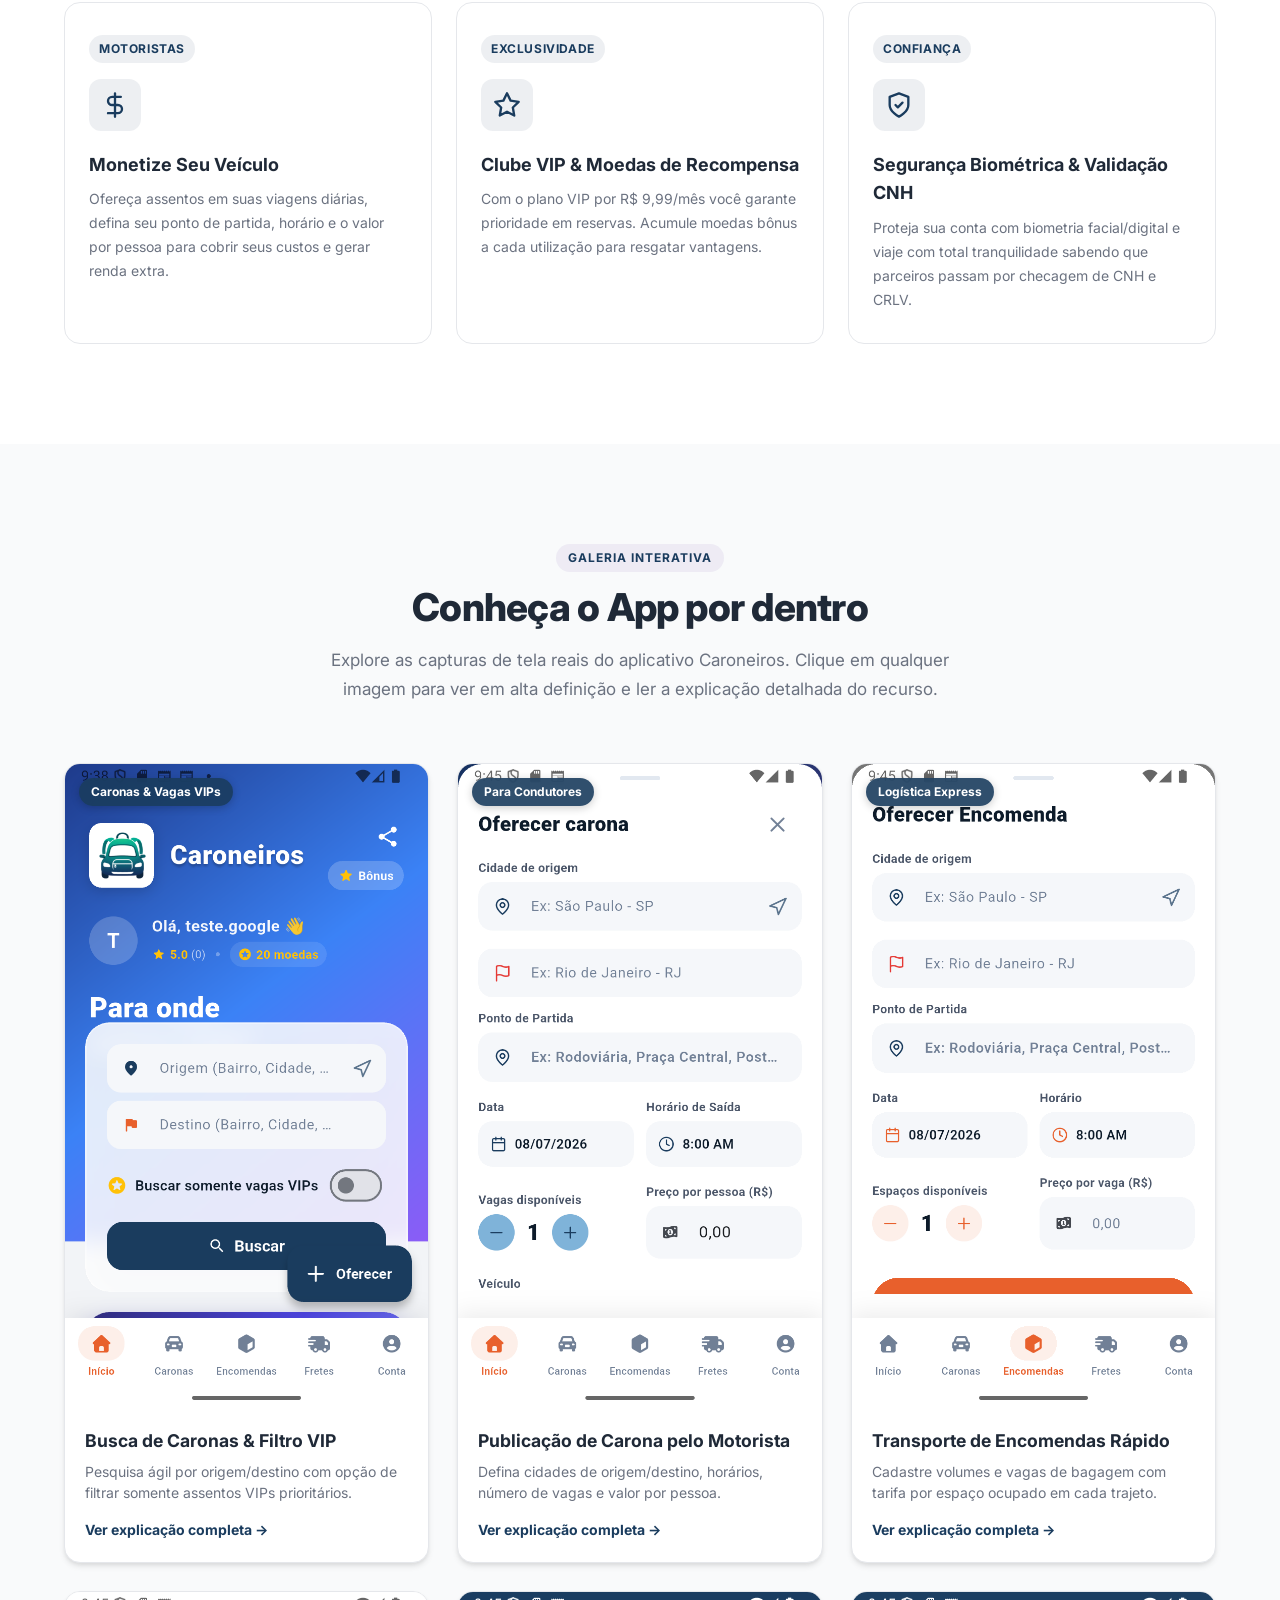
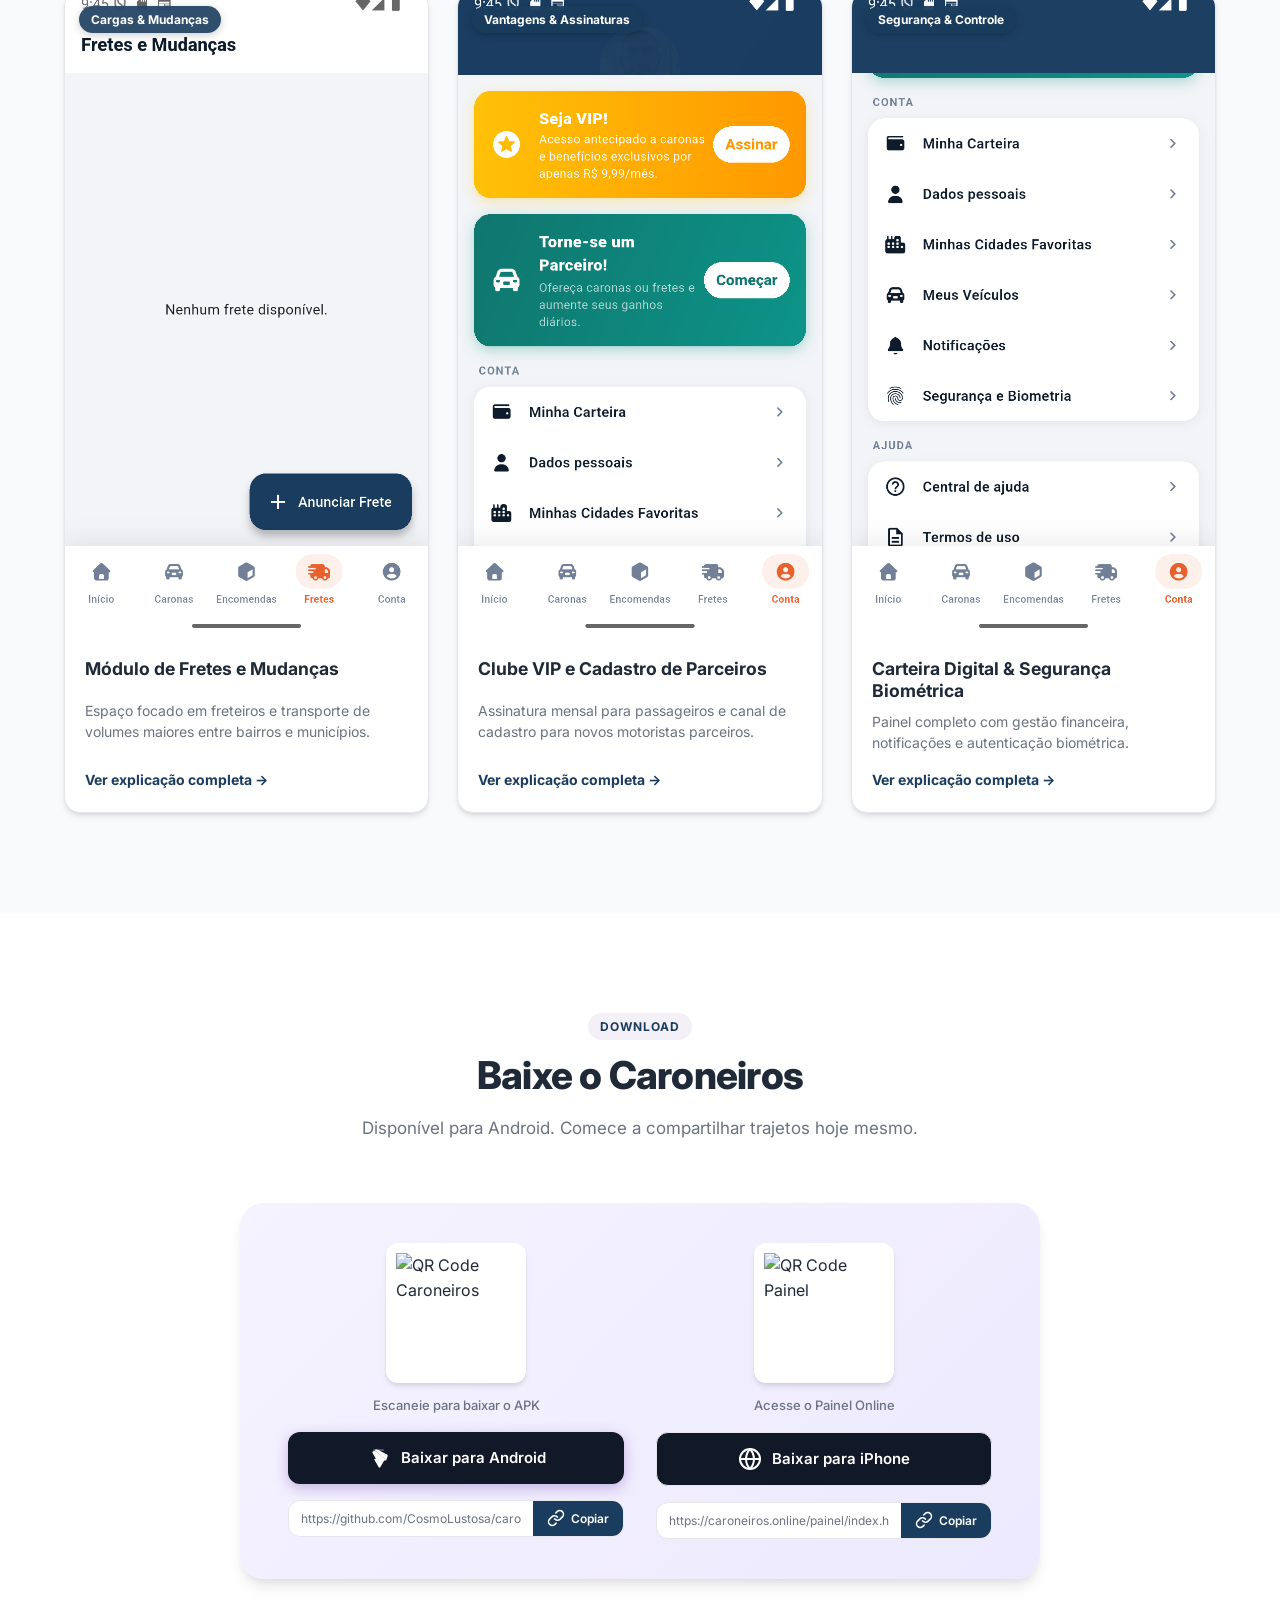
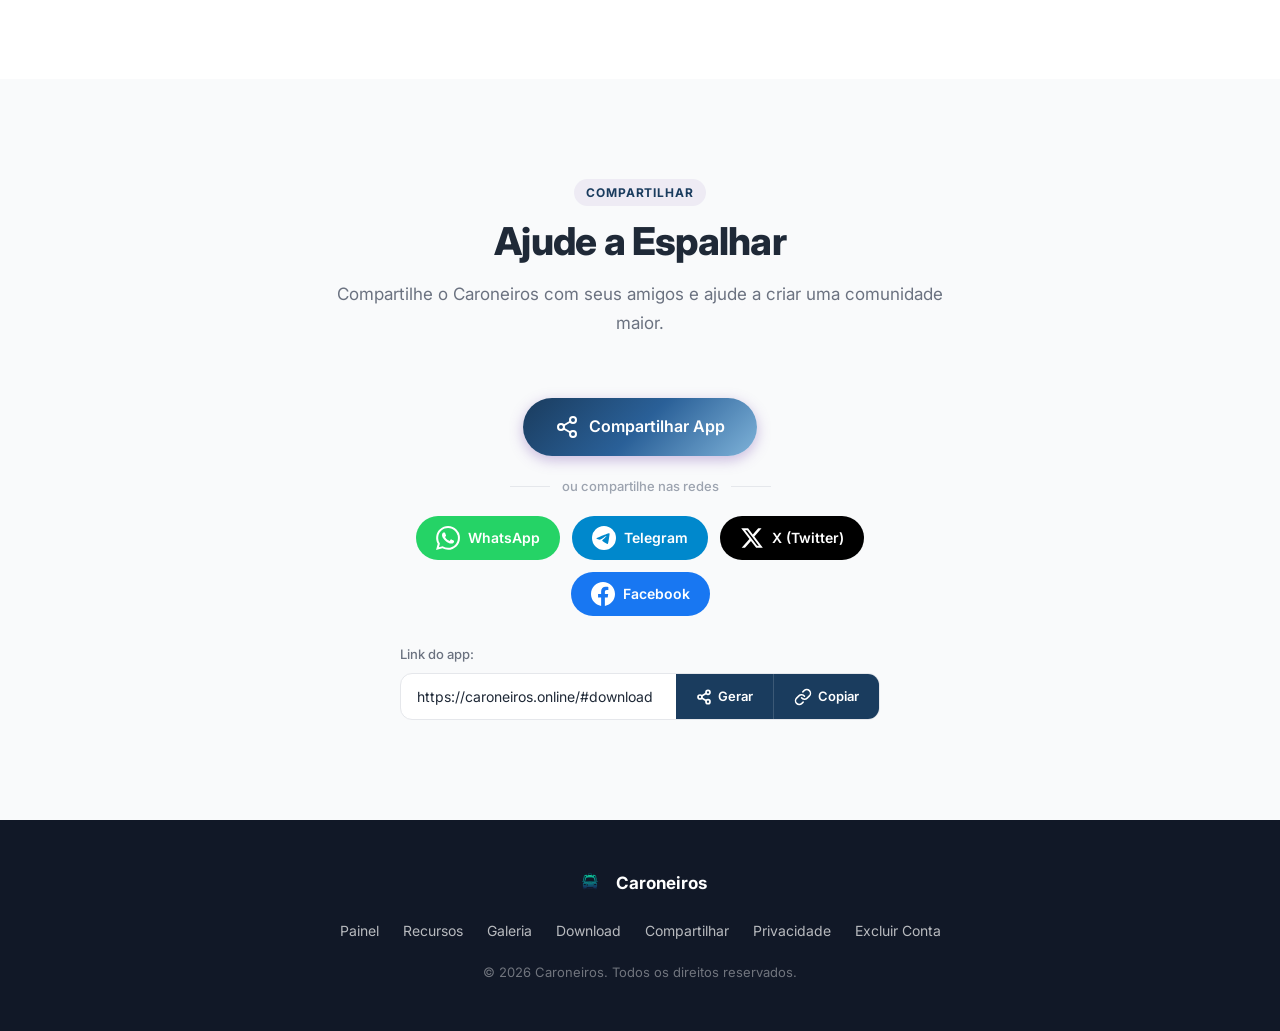
==== commit 1d0be693: "Atualização nos links de compartilhamento do app" ====
--- a/index.html
+++ b/index.html
@@ -436,7 +436,7 @@
             <div class="share__copy">
               <label for="shareLink" class="share__copy-label">Link do app:</label>
               <div class="share__copy-field">
-                <input type="url" id="shareLink" value="https://caroneiros.online" readonly class="share__copy-input">
+                <input type="url" id="shareLink" value="https://caroneiros.online/#download" readonly class="share__copy-input">
                 <button class="share__copy-btn" id="generateLink" aria-label="Gerar link de indicação" style="border-right: 1px solid rgba(255, 255, 255, 0.15);">
                   <svg width="16" height="16" viewBox="0 0 24 24" fill="none" stroke="currentColor" stroke-width="2.5" stroke-linecap="round" stroke-linejoin="round"><circle cx="18" cy="5" r="3"/><circle cx="6" cy="12" r="3"/><circle cx="18" cy="19" r="3"/><line x1="8.59" y1="13.51" x2="15.42" y2="17.49"/><line x1="15.41" y1="6.51" x2="8.59" y2="10.49"/></svg>
                   Gerar
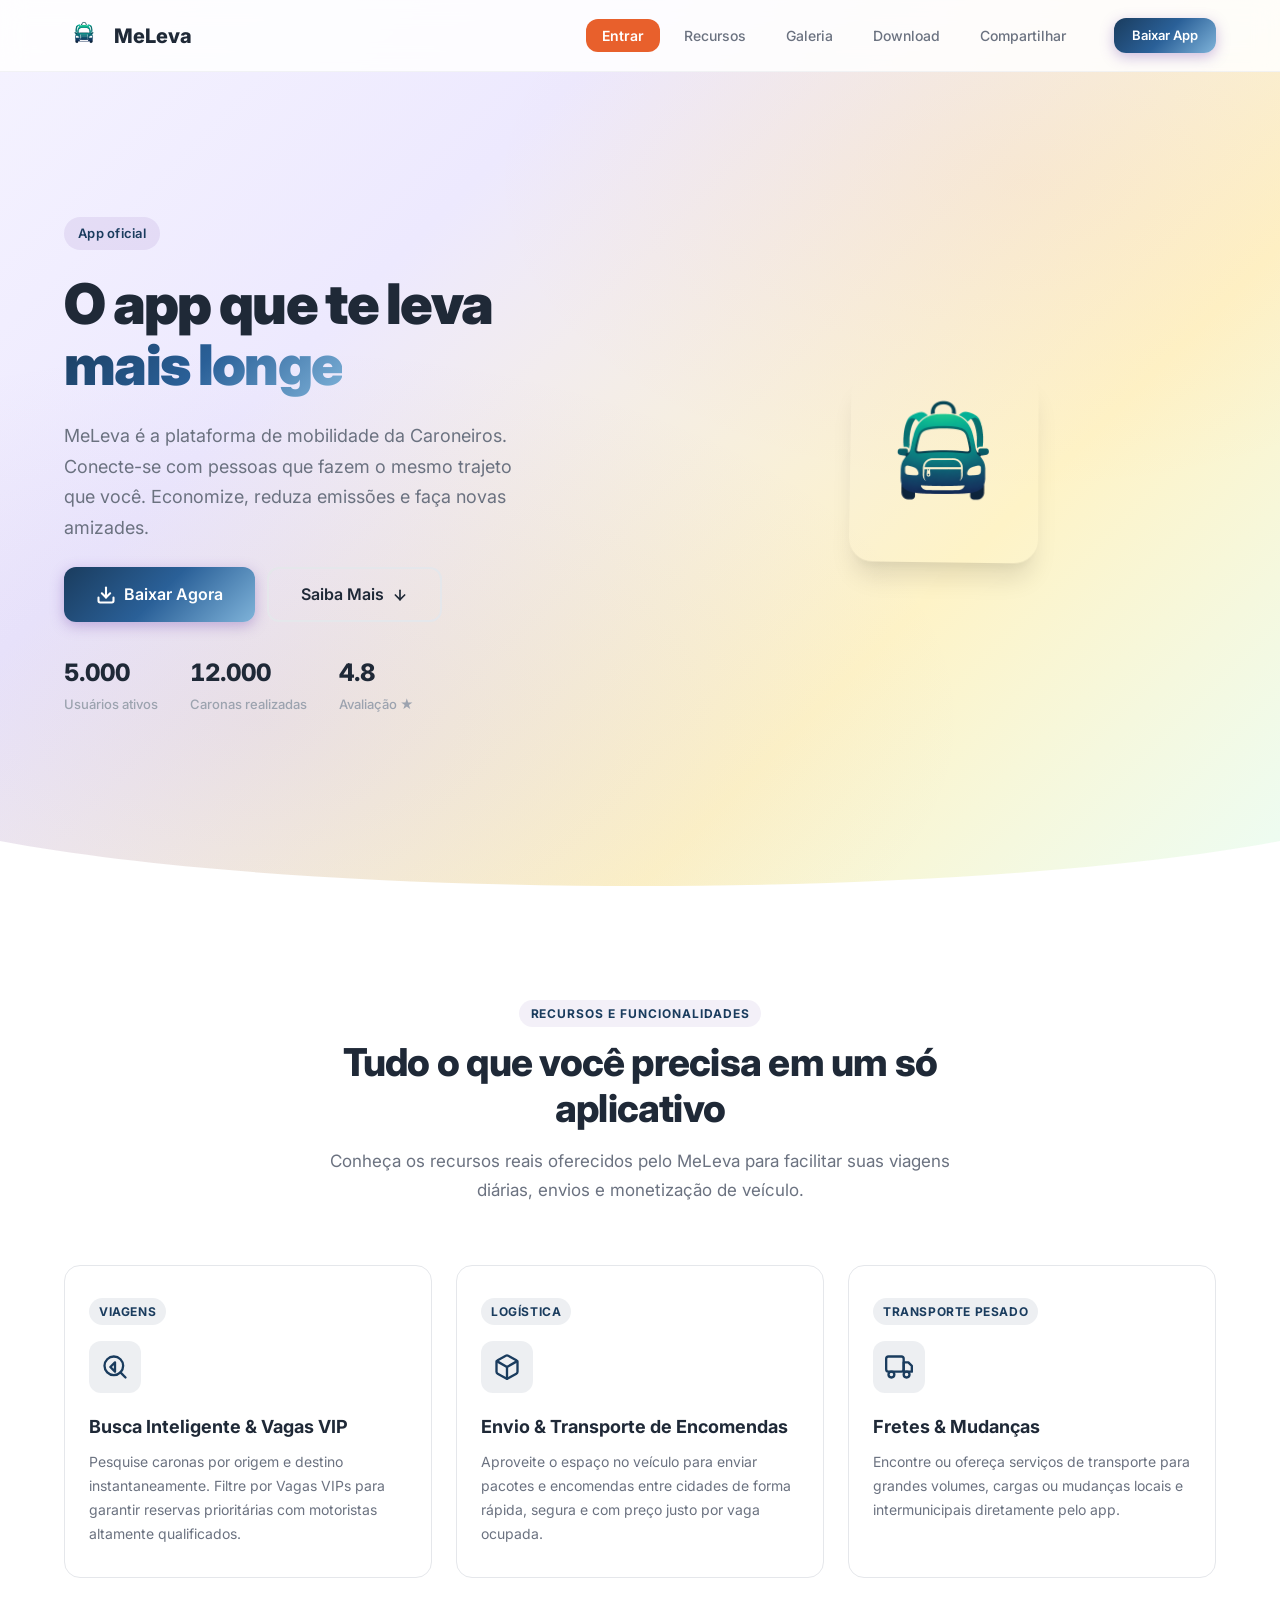
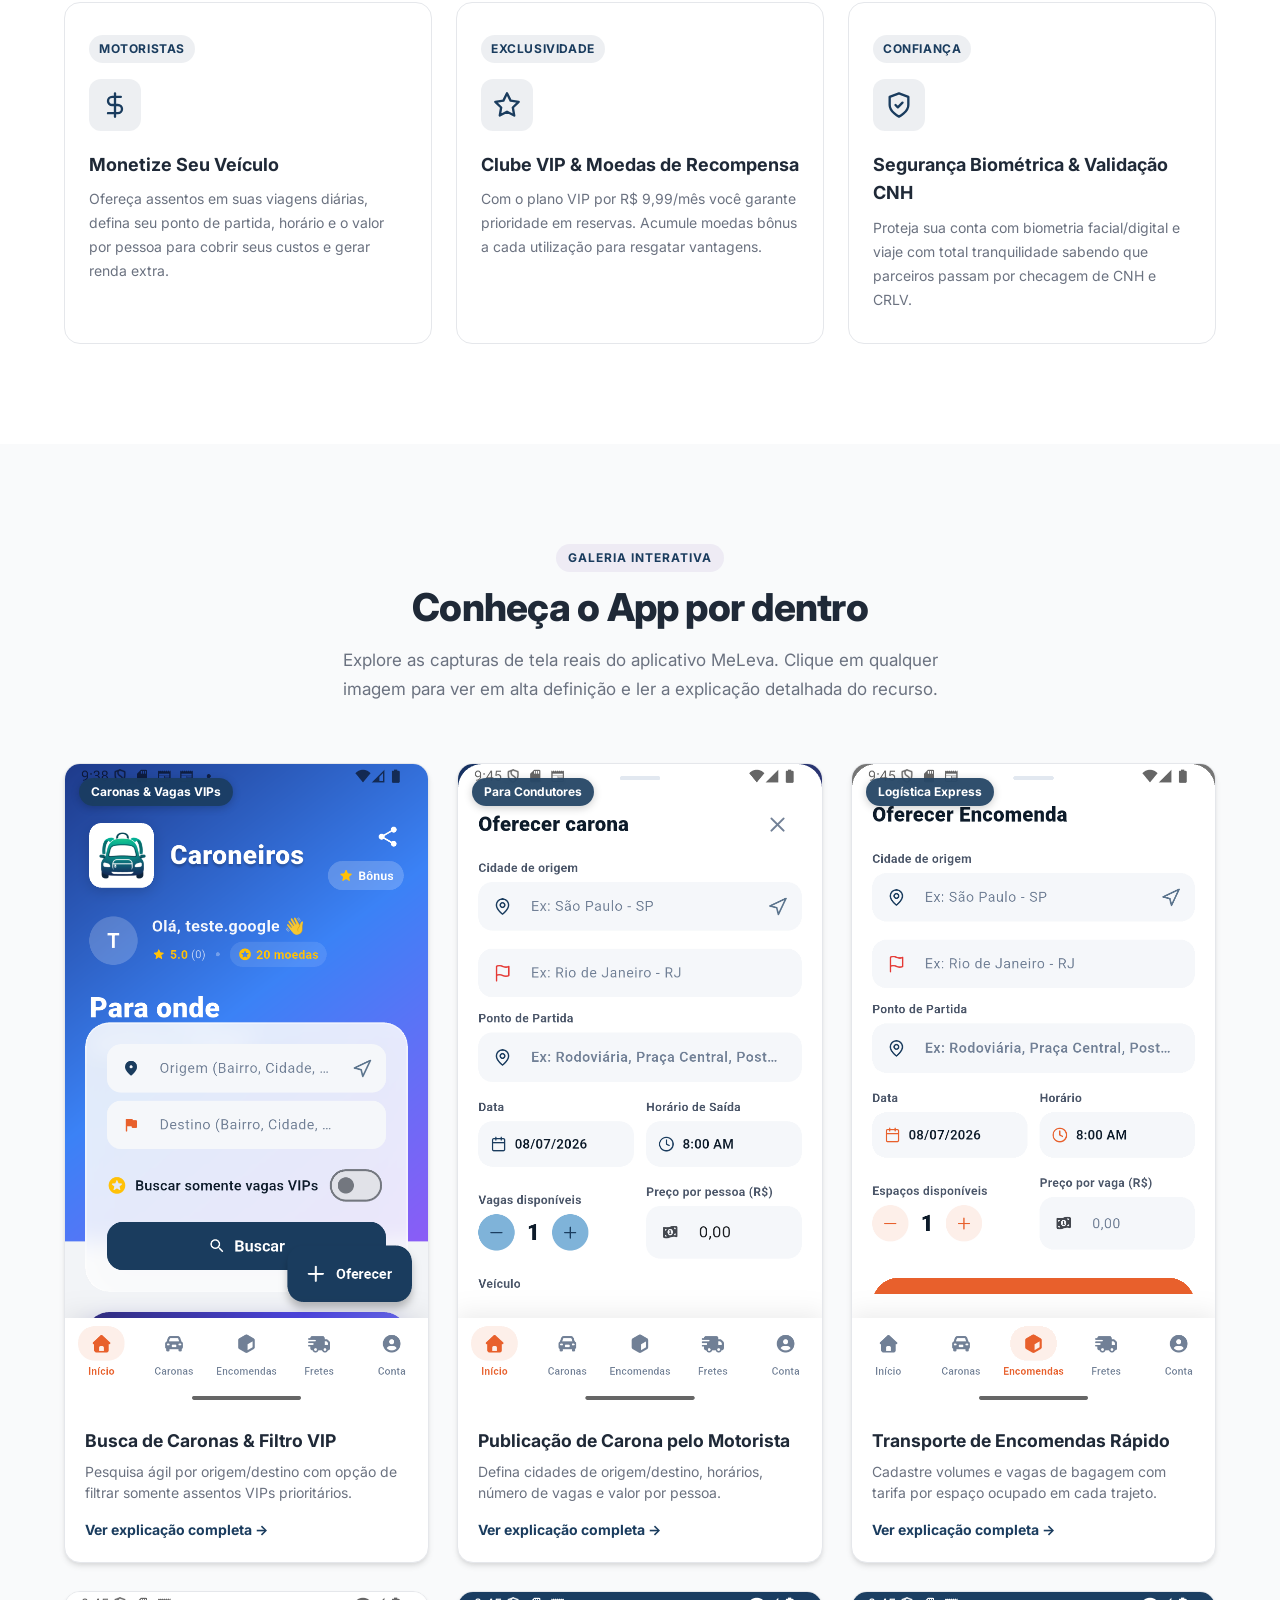
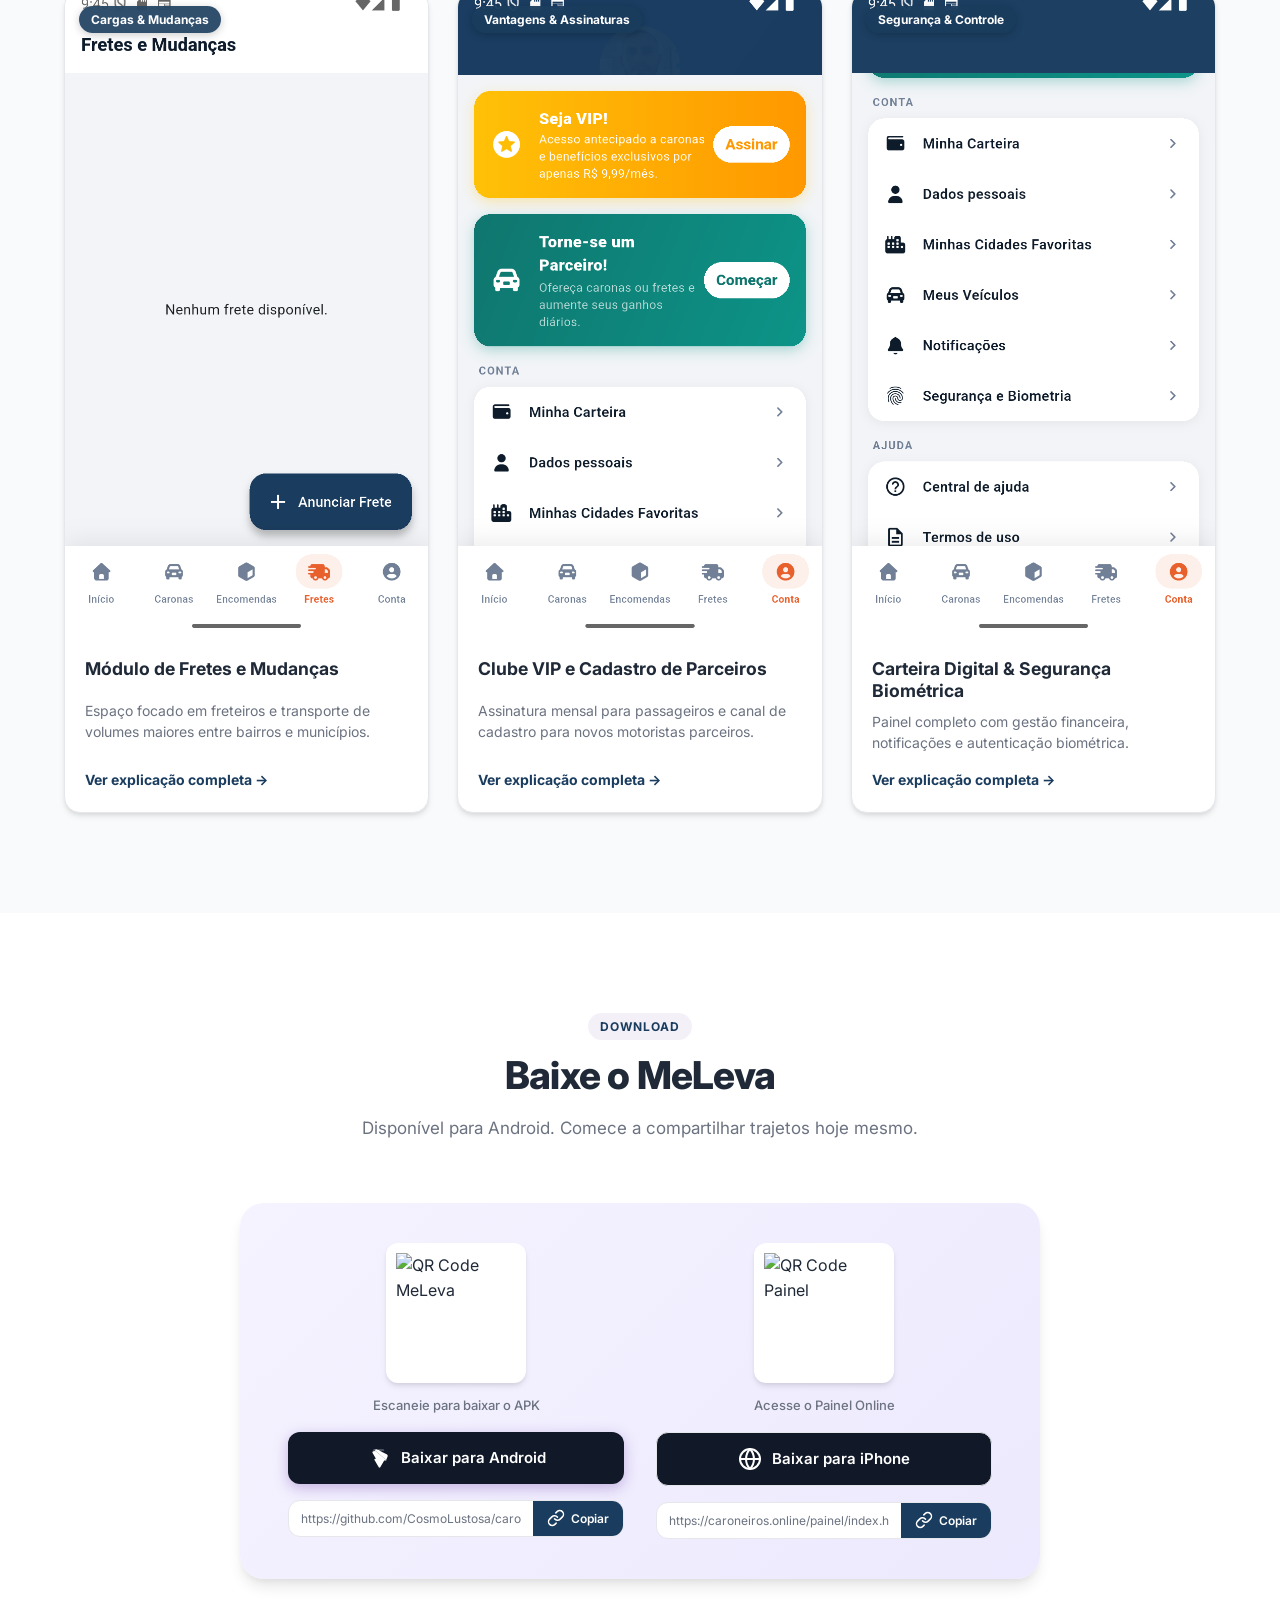
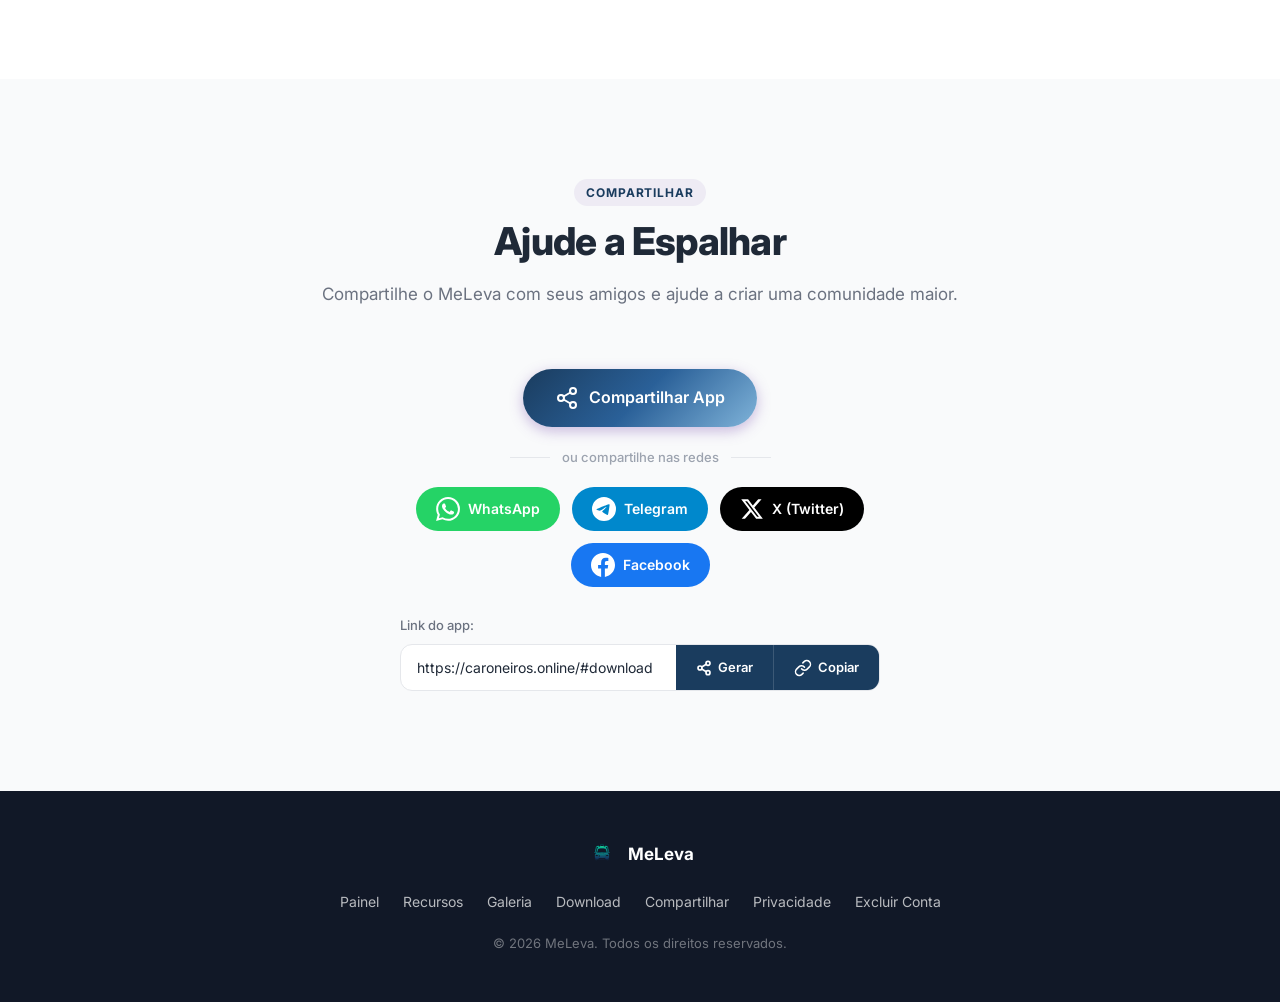
==== commit 88ccfa45: "Atualização para novo nome do app" ====
--- a/index.html
+++ b/index.html
@@ -3,20 +3,20 @@
 <head>
   <meta charset="UTF-8">
   <meta name="viewport" content="width=device-width, initial-scale=1.0">
-  <title>Caroneiros — Juntos vamos mais longe</title>
-  <meta name="description" content="Baixe o Caroneiros e encontre caronas perto de você. Economize, conecte-se e compartilhe trajetos de forma segura.">
+  <title>MeLeva — O app que te leva mais longe</title>
+  <meta name="description" content="Baixe o MeLeva e encontre caronas perto de você. Economize, conecte-se e compartilhe trajetos de forma segura.">
   <meta name="theme-color" content="#1A3C5E">
 
-  <meta property="og:title" content="Caroneiros — Juntos vamos mais longe">
-  <meta property="og:description" content="Baixe o Caroneiros e encontre caronas perto de você. Economize, conecte-se e compartilhe trajetos.">
+  <meta property="og:title" content="MeLeva — O app que te leva mais longe">
+  <meta property="og:description" content="Baixe o MeLeva e encontre caronas perto de você. Economize, conecte-se e compartilhe trajetos.">
   <meta property="og:type" content="website">
   <meta property="og:url" content="https://caroneiros.online">
   <meta property="og:image" content="assets/logo_caroneiros_512.png">
   <meta property="og:locale" content="pt_BR">
 
   <meta name="twitter:card" content="summary_large_image">
-  <meta name="twitter:title" content="Caroneiros — Juntos vamos mais longe">
-  <meta name="twitter:description" content="Baixe o Caroneiros e encontre caronas perto de você.">
+  <meta name="twitter:title" content="MeLeva — O app que te leva mais longe">
+  <meta name="twitter:description" content="Baixe o MeLeva e encontre caronas perto de você.">
   <meta name="twitter:image" content="assets/logo_caroneiros_512.png">
 
   <link rel="icon" type="image/png" href="assets/logo_caroneiros_250.png">
@@ -32,9 +32,9 @@
 
   <header class="header" id="header">
     <div class="container header__inner">
-      <a href="#" class="header__logo" aria-label="Caroneiros - Voltar ao topo">
-        <img src="assets/logo_caroneiros_250.png" alt="Caroneiros" width="40" height="40" class="header__logo-img" loading="eager">
-        <span class="header__logo-text">Caroneiros</span>
+      <a href="#" class="header__logo" aria-label="MeLeva - Voltar ao topo">
+        <img src="assets/logo_caroneiros_250.png" alt="MeLeva" width="40" height="40" class="header__logo-img" loading="eager">
+        <span class="header__logo-text">MeLeva</span>
       </a>
       <button class="header__menu-btn" id="menuToggle" aria-label="Abrir menu" aria-expanded="false">
         <span class="header__menu-bar"></span>
@@ -63,11 +63,11 @@
         <div class="hero__content">
           <div class="hero__badge">App oficial</div>
           <h1 class="hero__title">
-            Juntos vamos<br>
+            O app que te leva<br>
             <span class="hero__title-highlight">mais longe</span>
           </h1>
           <p class="hero__subtitle">
-            Conecte-se com pessoas que fazem o mesmo trajeto que você. Economize, reduza emissões e faça novas amizades.
+            MeLeva é a plataforma de mobilidade da Caroneiros. Conecte-se com pessoas que fazem o mesmo trajeto que você. Economize, reduza emissões e faça novas amizades.
           </p>
           <div class="hero__actions">
             <a href="#download" class="btn btn--primary btn--lg hero__btn">
@@ -97,7 +97,7 @@
         <div class="hero__mockup">
           <picture>
             <source srcset="assets/launch.png" media="(min-width: 768px)">
-            <img src="assets/launch.png" alt="Caroneiros App" class="hero__mockup-img" loading="eager">
+            <img src="assets/launch.png" alt="MeLeva App" class="hero__mockup-img" loading="eager">
           </picture>
         </div>
       </div>
@@ -111,7 +111,7 @@
         <div class="section__header">
           <span class="section__tag">Recursos e Funcionalidades</span>
           <h2 class="section__title">Tudo o que você precisa em um só aplicativo</h2>
-          <p class="section__desc">Conheça os recursos reais oferecidos pelo Caroneiros para facilitar suas viagens diárias, envios e monetização de veículo.</p>
+          <p class="section__desc">Conheça os recursos reais oferecidos pelo MeLeva para facilitar suas viagens diárias, envios e monetização de veículo.</p>
         </div>
         <div class="features__grid">
           <article class="feature-card" data-reveal>
@@ -176,7 +176,7 @@
         <div class="section__header">
           <span class="section__tag">Galeria Interativa</span>
           <h2 class="section__title">Conheça o App por dentro</h2>
-          <p class="section__desc">Explore as capturas de tela reais do aplicativo Caroneiros. Clique em qualquer imagem para ver em alta definição e ler a explicação detalhada do recurso.</p>
+          <p class="section__desc">Explore as capturas de tela reais do aplicativo MeLeva. Clique em qualquer imagem para ver em alta definição e ler a explicação detalhada do recurso.</p>
         </div>
         <div class="gallery__grid" id="galleryGrid">
           <div class="gallery__item" data-reveal>
@@ -188,7 +188,7 @@
                         data-lightbox-src="imgs/screen_busca_caronas.png"
                         data-lightbox-tag="Caronas & Vagas VIPs"
                         data-lightbox-title="Tela Inicial e Busca Personalizada"
-                        data-lightbox-desc="A tela principal do Caroneiros oferece um sistema de busca limpo e direto. O usuário digita a cidade de origem e o destino desejado e pode acionar o filtro 'Buscar somente vagas VIPs' para encontrar condutores com assentos premium e reserva prioritária. A interface também traz atalhos diretos para oferecer viagens, consultar fretes e acompanhar moedas bônus acumuladas.">
+                        data-lightbox-desc="A tela principal do MeLeva oferece um sistema de busca limpo e direto. O usuário digita a cidade de origem e o destino desejado e pode acionar o filtro 'Buscar somente vagas VIPs' para encontrar condutores com assentos premium e reserva prioritária. A interface também traz atalhos diretos para oferecer viagens, consultar fretes e acompanhar moedas bônus acumuladas.">
                   <svg width="24" height="24" viewBox="0 0 24 24" fill="none" stroke="currentColor" stroke-width="2.5"><circle cx="11" cy="11" r="8"/><line x1="21" y1="21" x2="16.65" y2="16.65"/><line x1="11" y1="8" x2="11" y2="14"/><line x1="8" y1="11" x2="14" y2="11"/></svg>
                 </button>
               </div>
@@ -199,7 +199,7 @@
                         data-lightbox-src="imgs/screen_busca_caronas.png"
                         data-lightbox-tag="Caronas & Vagas VIPs"
                         data-lightbox-title="Tela Inicial e Busca Personalizada"
-                        data-lightbox-desc="A tela principal do Caroneiros oferece um sistema de busca limpo e direto. O usuário digita a cidade de origem e o destino desejado e pode acionar o filtro 'Buscar somente vagas VIPs' para encontrar condutores com assentos premium e reserva prioritária. A interface também traz atalhos diretos para oferecer viagens, consultar fretes e acompanhar moedas bônus acumuladas.">
+                        data-lightbox-desc="A tela principal do MeLeva oferece um sistema de busca limpo e direto. O usuário digita a cidade de origem e o destino desejado e pode acionar o filtro 'Buscar somente vagas VIPs' para encontrar condutores com assentos premium e reserva prioritária. A interface também traz atalhos diretos para oferecer viagens, consultar fretes e acompanhar moedas bônus acumuladas.">
                   Ver explicação completa &rarr;
                 </button>
               </div>
@@ -237,7 +237,7 @@
             <div class="gallery__card">
               <div class="gallery__badge">Logística Express</div>
               <div class="gallery__img-wrapper">
-                <img src="imgs/screen_oferecer_encomenda.png" alt="Tela de Oferecer Encomendas no Caroneiros" class="gallery__img" loading="lazy">
+                <img src="imgs/screen_oferecer_encomenda.png" alt="Tela de Oferecer Encomendas no MeLeva" class="gallery__img" loading="lazy">
                 <button class="gallery__zoom-btn" aria-label="Expandir imagem"
                         data-lightbox-src="imgs/screen_oferecer_encomenda.png"
                         data-lightbox-tag="Logística Express"
@@ -348,7 +348,7 @@
       <div class="container">
         <div class="section__header">
           <span class="section__tag">Download</span>
-          <h2 class="section__title">Baixe o Caroneiros</h2>
+          <h2 class="section__title">Baixe o MeLeva</h2>
           <p class="section__desc">Disponível para Android. Comece a compartilhar trajetos hoje mesmo.</p>
         </div>
         <div class="download__content" data-reveal>
@@ -356,7 +356,7 @@
             <div class="download__card">
               <div class="download__qrcode" id="qrcodeContainer">
                 <div class="download__qrcode-placeholder" id="qrcode" style="background: white; padding: 8px; border-radius: 12px; display: inline-flex; align-items: center; justify-content: center; box-shadow: var(--shadow-md);">
-                  <img src="https://api.qrserver.com/v1/create-qr-code/?size=120x120&data=https://github.com/CosmoLustosa/caroneiros-app-site/releases/latest/download/caroneiros.apk" alt="QR Code Caroneiros" width="120" height="120" class="download__qrcode-img">
+                  <img src="https://api.qrserver.com/v1/create-qr-code/?size=120x120&data=https://github.com/CosmoLustosa/caroneiros-app-site/releases/latest/download/caroneiros.apk" alt="QR Code MeLeva" width="120" height="120" class="download__qrcode-img">
                 </div>
                 <p class="download__qrcode-label">Escaneie para baixar o APK</p>
               </div>
@@ -406,7 +406,7 @@
         <div class="section__header">
           <span class="section__tag">Compartilhar</span>
           <h2 class="section__title">Ajude a Espalhar</h2>
-          <p class="section__desc">Compartilhe o Caroneiros com seus amigos e ajude a criar uma comunidade maior.</p>
+          <p class="section__desc">Compartilhe o MeLeva com seus amigos e ajude a criar uma comunidade maior.</p>
         </div>
         <div class="share__content" data-reveal>
           <div class="share__actions">
@@ -456,8 +456,8 @@
   <footer class="footer">
     <div class="container footer__inner">
       <div class="footer__brand">
-        <img src="assets/logo_caroneiros_250.png" alt="Caroneiros" width="32" height="32" class="footer__logo" loading="lazy">
-        <span class="footer__name">Caroneiros</span>
+        <img src="assets/logo_caroneiros_250.png" alt="MeLeva" width="32" height="32" class="footer__logo" loading="lazy">
+        <span class="footer__name">MeLeva</span>
       </div>
       <nav class="footer__nav" aria-label="Links do rodapé">
         <a href="painel/index.html" class="footer__link">Painel</a>
@@ -468,7 +468,7 @@
         <a href="politica-privacidade.html" class="footer__link">Privacidade</a>
         <a href="delete-account.html" class="footer__link">Excluir Conta</a>
       </nav>
-      <p class="footer__copy">&copy; <span id="currentYear"></span> Caroneiros. Todos os direitos reservados.</p>
+      <p class="footer__copy">&copy; <span id="currentYear"></span> MeLeva. Todos os direitos reservados.</p>
     </div>
   </footer>
 
@@ -484,7 +484,7 @@
           <svg width="32" height="32" viewBox="0 0 24 24" fill="currentColor"><path d="M17.05 20.28c-.98.95-2.05.8-3.08.35-1.09-.46-2.09-.48-3.24 0-1.44.62-2.2.44-3.06-.35C2.79 15.25 3.51 7.59 9.05 7.31c1.35.07 2.29.74 3.08.8 1.18-.24 2.31-.93 3.57-.84 1.51.12 2.65.72 3.4 1.8-3.12 1.87-2.38 5.98.48 7.13-.57 1.5-1.31 2.99-2.54 4.09zM12.03 7.25c-.15-2.23 1.66-4.07 3.74-4.25.29 2.58-2.34 4.5-3.74 4.25z"/></svg>
         </div>
         <h2 class="modal__title" style="font-size: 20px; font-weight: 800; color: var(--primary); margin-bottom: 8px;">Em Breve na App Store</h2>
-        <p class="modal__desc" style="font-size: 14px; line-height: 1.5; color: var(--text-light);">Estamos finalizando a homologação da nossa conta de desenvolvedor na Apple. Muito em breve o Caroneiros estará disponível para download no iOS!</p>
+        <p class="modal__desc" style="font-size: 14px; line-height: 1.5; color: var(--text-light);">Estamos finalizando a homologação da nossa conta de desenvolvedor na Apple. Muito em breve o MeLeva estará disponível para download no iOS!</p>
       </div>
       <div style="margin-top: 24px;">
         <button class="btn btn--primary btn--lg" id="appleModalOk" style="width: 100%;">Entendido</button>
@@ -528,4 +528,4 @@
 
   <script src="js/main.js"></script>
 </body>
-</html>
+</html>
--- a/css/style.css
+++ b/css/style.css
@@ -1,5 +1,5 @@
 /* ============================================================
-   Caroneiros — Design System & Styles
+   MeLeva — Design System & Styles
    ============================================================ */
 
 /* ----- CSS Custom Properties ----- */
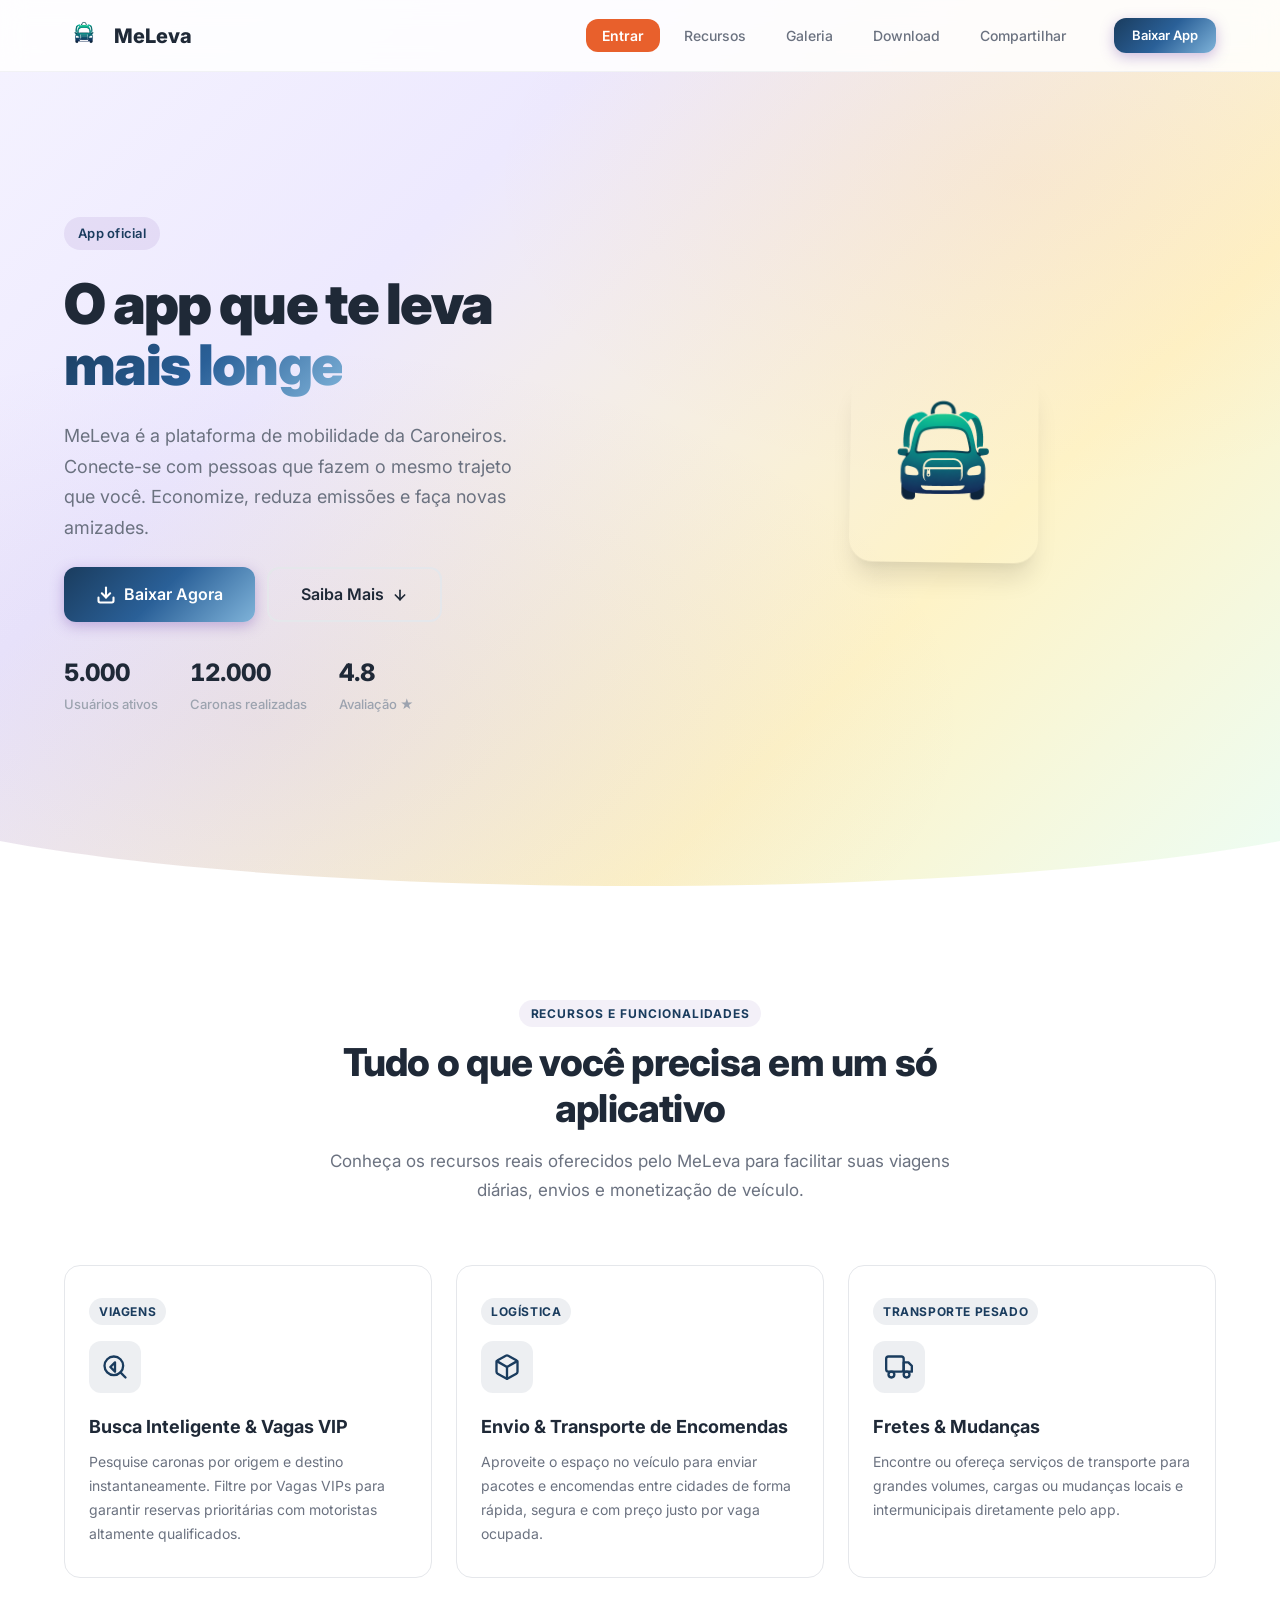
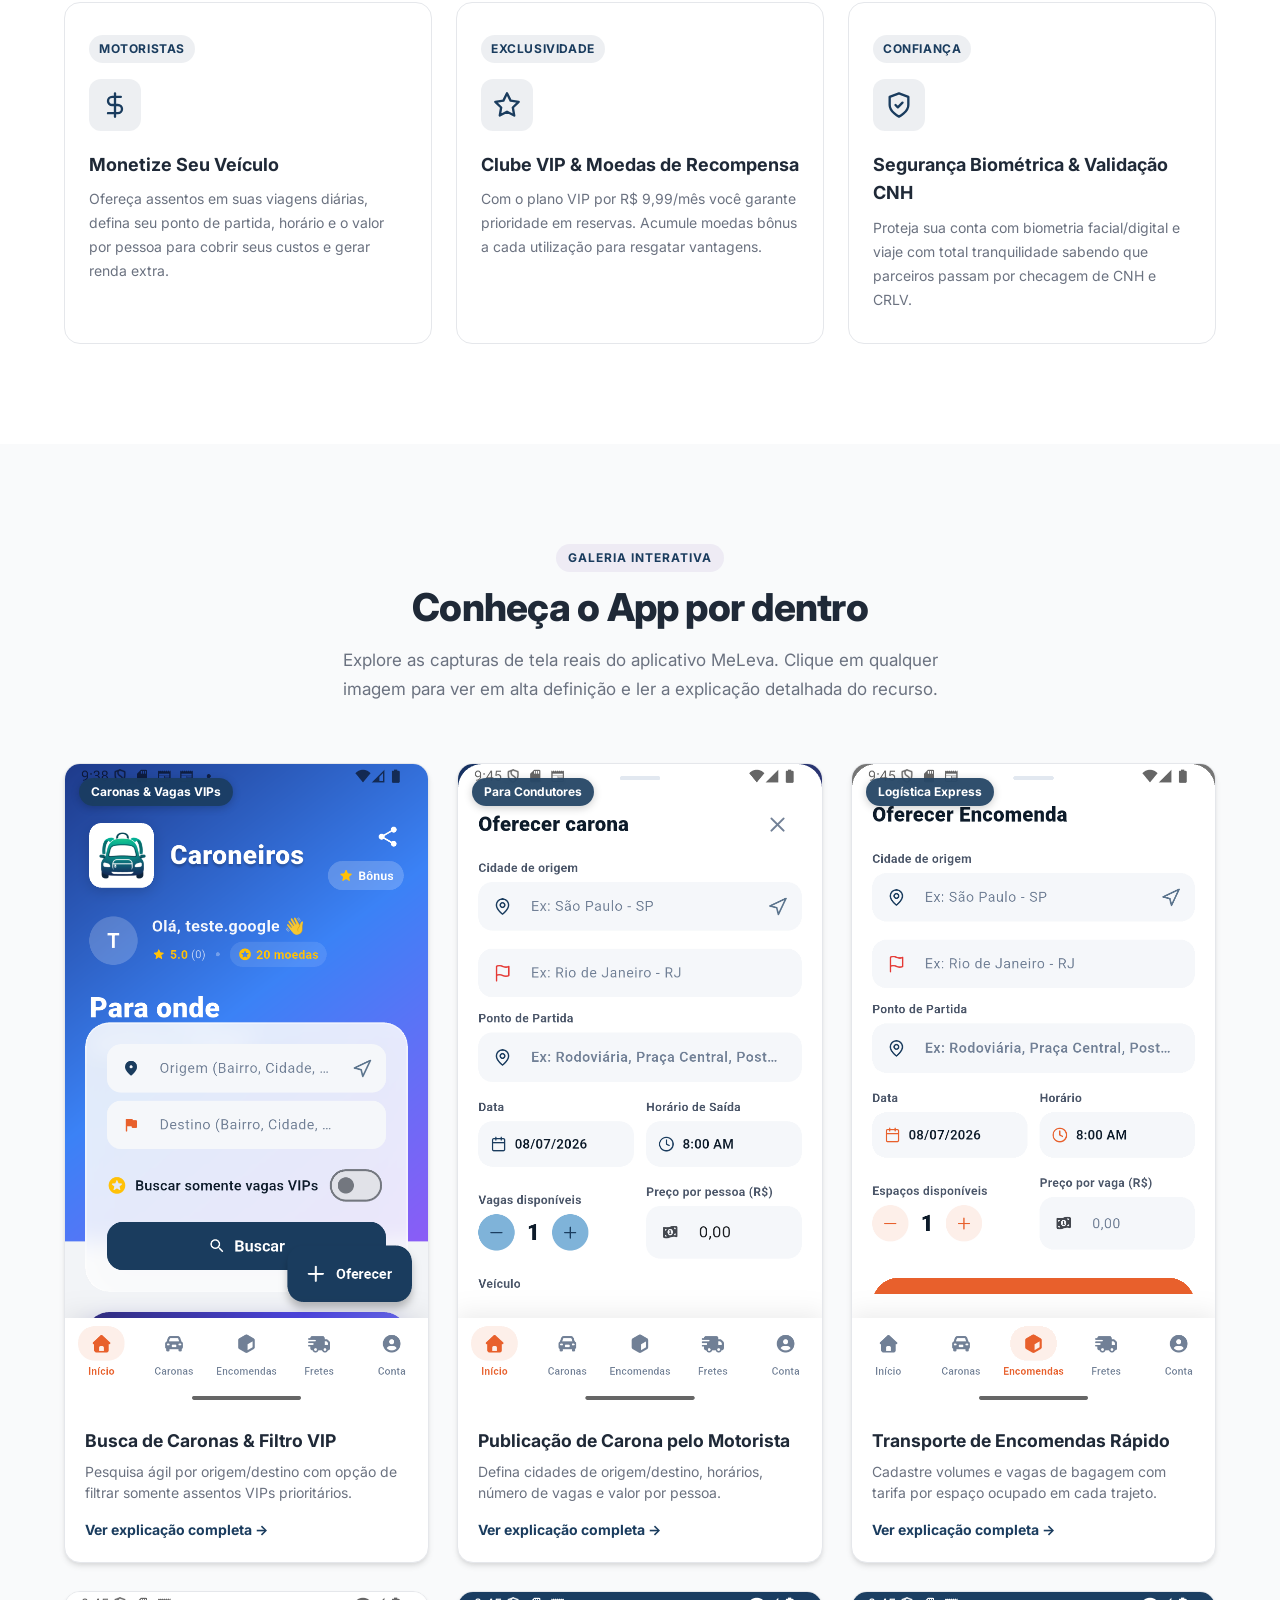
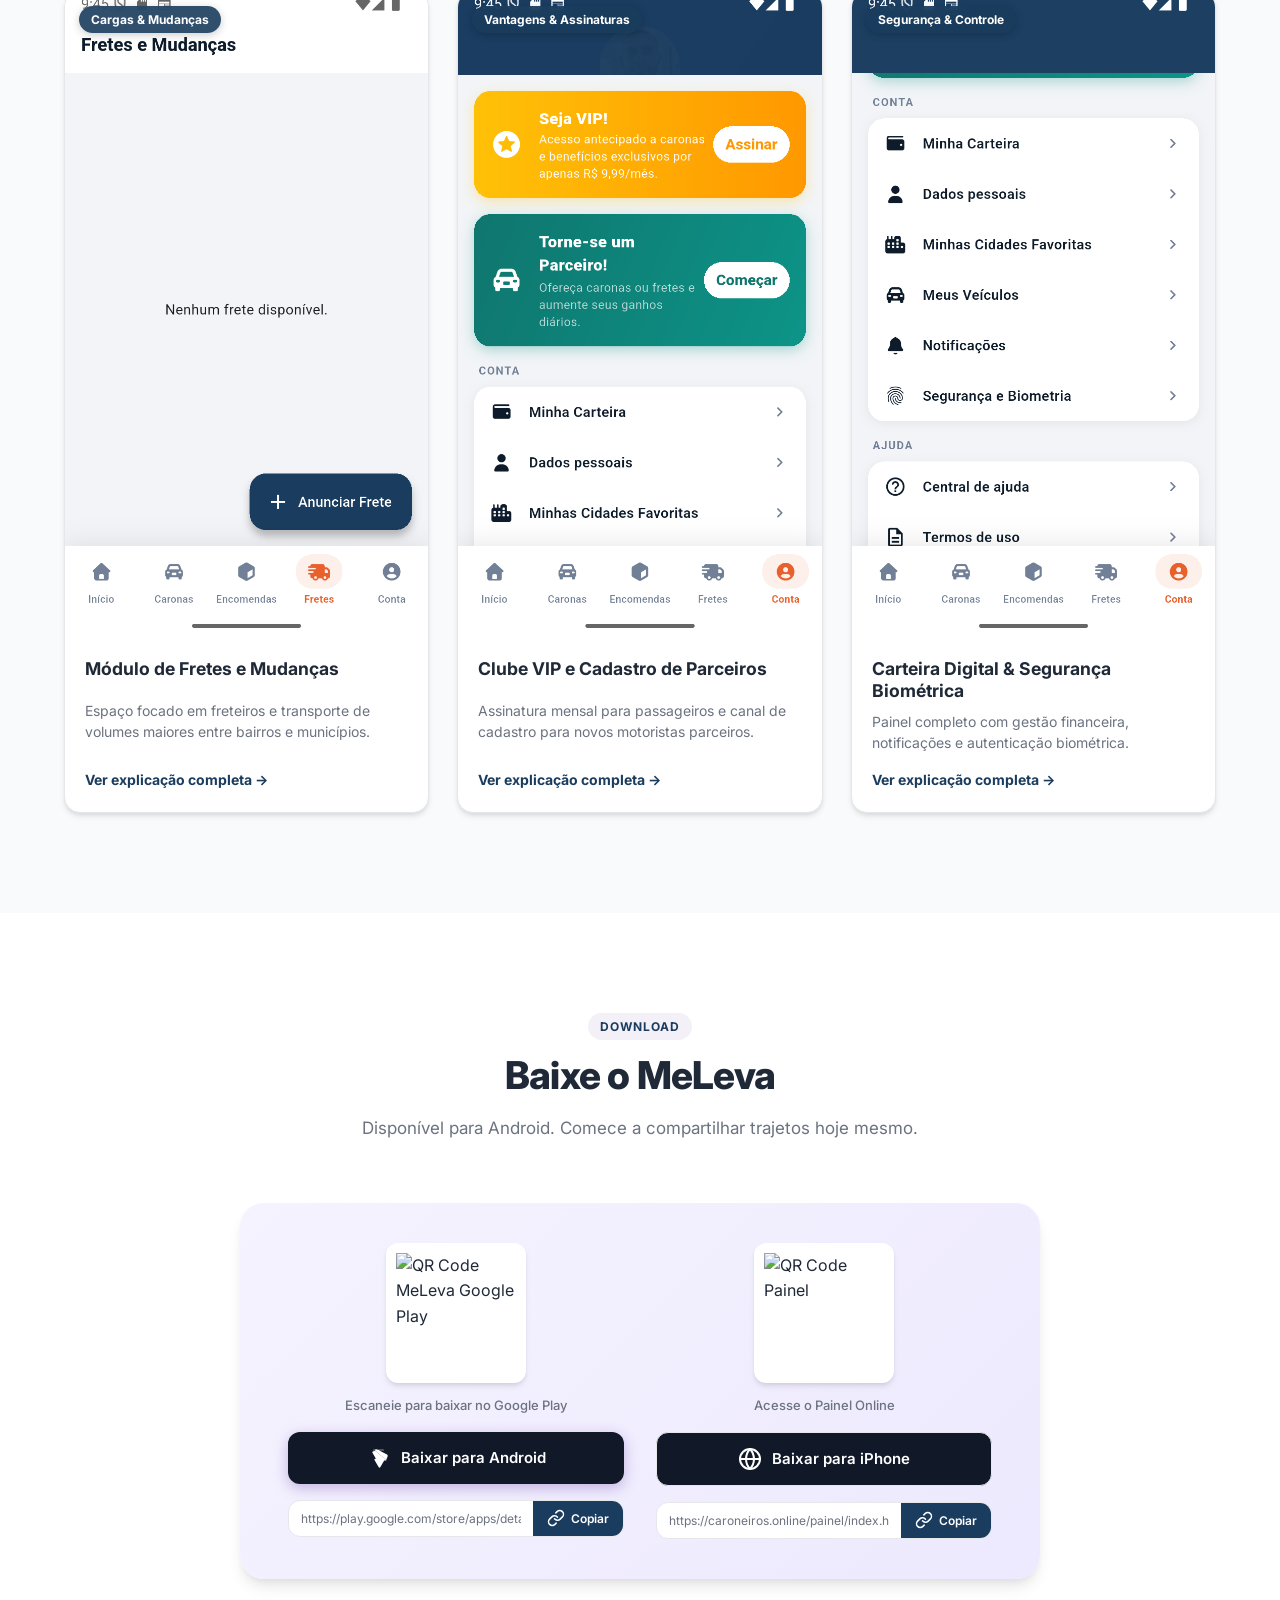
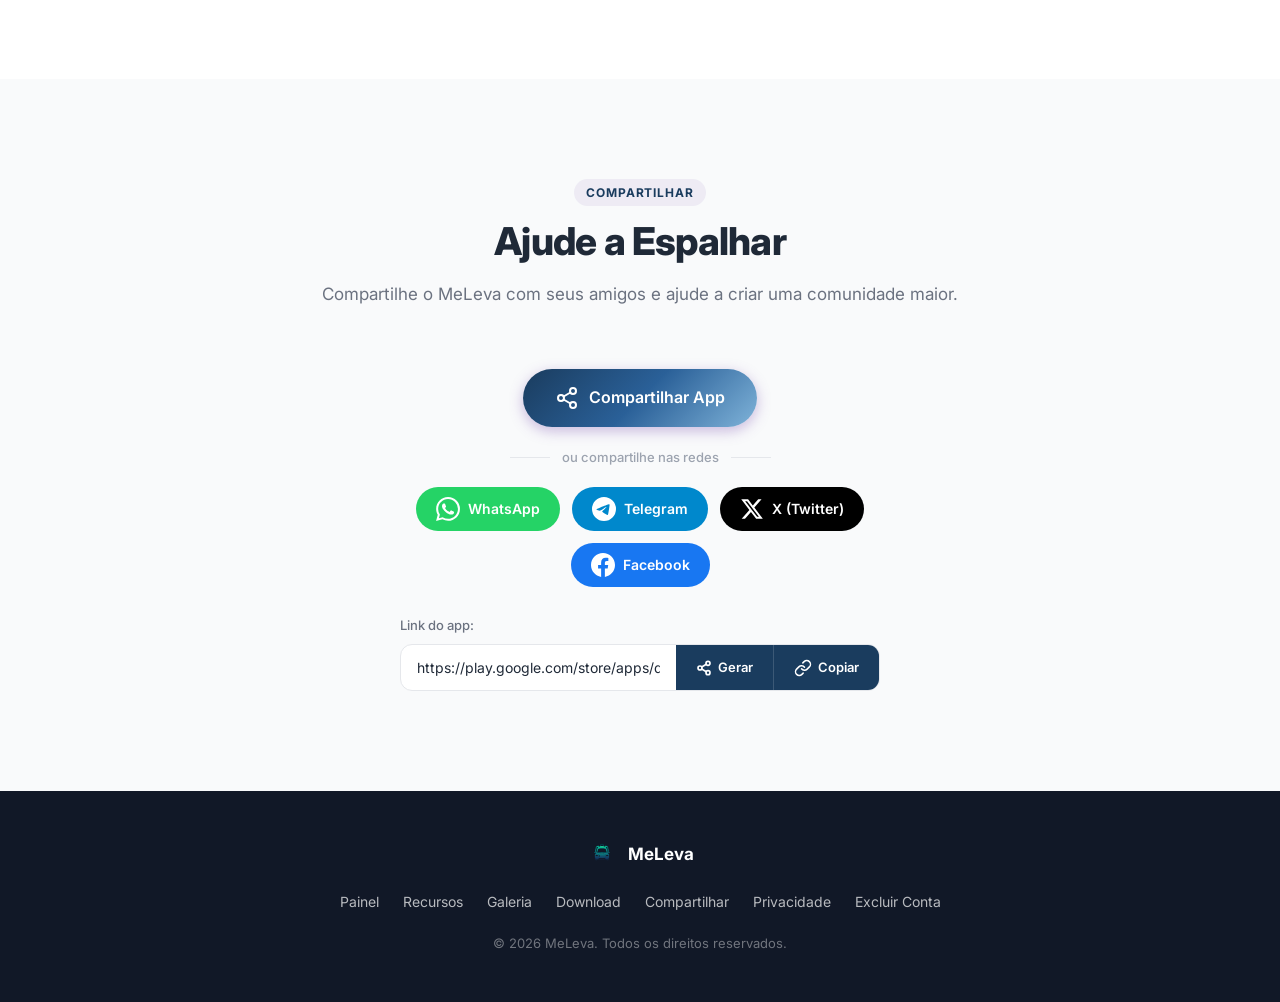
==== commit 09d584d6: "feat: atualiza links para Google Play Store e redirecionamento inteligente por navegador" ====
--- a/index.html
+++ b/index.html
@@ -5,7 +5,7 @@
   <meta name="viewport" content="width=device-width, initial-scale=1.0">
   <title>MeLeva — O app que te leva mais longe</title>
   <meta name="description" content="Baixe o MeLeva e encontre caronas perto de você. Economize, conecte-se e compartilhe trajetos de forma segura.">
-  <meta name="theme-color" content="#1A3C5E">
+  <meta name="theme-color" content="#7E22CE">
 
   <meta property="og:title" content="MeLeva — O app que te leva mais longe">
   <meta property="og:description" content="Baixe o MeLeva e encontre caronas perto de você. Economize, conecte-se e compartilhe trajetos.">
@@ -46,7 +46,7 @@
           <li><a href="painel/index.html" class="header__nav-link header__nav-link--highlight">Entrar</a></li>
           <li><a href="#features" class="header__nav-link" data-section>Recursos</a></li>
           <li><a href="#gallery" class="header__nav-link" data-section>Galeria</a></li>
-          <li><a href="#download" class="header__nav-link" data-section>Download</a></li>
+          <li><a href="#download" class="header__nav-link" data-section id="navDownload">Download</a></li>
           <li><a href="#share" class="header__nav-link" data-section>Compartilhar</a></li>
         </ul>
       </nav>
@@ -356,19 +356,19 @@
             <div class="download__card">
               <div class="download__qrcode" id="qrcodeContainer">
                 <div class="download__qrcode-placeholder" id="qrcode" style="background: white; padding: 8px; border-radius: 12px; display: inline-flex; align-items: center; justify-content: center; box-shadow: var(--shadow-md);">
-                  <img src="https://api.qrserver.com/v1/create-qr-code/?size=120x120&data=https://github.com/CosmoLustosa/caroneiros-app-site/releases/latest/download/caroneiros.apk" alt="QR Code MeLeva" width="120" height="120" class="download__qrcode-img">
+                  <img src="https://api.qrserver.com/v1/create-qr-code/?size=120x120&amp;data=https%3A%2F%2Fplay.google.com%2Fstore%2Fapps%2Fdetails%3Fid%3Dcom.cosmolustosa.caroneiros_app%26pcampaignid%3Dweb_share" alt="QR Code MeLeva Google Play" width="120" height="120" class="download__qrcode-img">
                 </div>
-                <p class="download__qrcode-label">Escaneie para baixar o APK</p>
+                <p class="download__qrcode-label">Escaneie para baixar no Google Play</p>
               </div>
               <div class="download__links">
-                <a href="https://github.com/CosmoLustosa/caroneiros-app-site/releases/latest/download/caroneiros.apk" class="btn btn--store btn--primary" aria-label="Baixar APK para Android" download id="googlePlayBtn">
+                <a href="https://play.google.com/store/apps/details?id=com.cosmolustosa.caroneiros_app&amp;pcampaignid=web_share" class="btn btn--store btn--primary" aria-label="Baixar para Android no Google Play" target="_blank" rel="noopener noreferrer" id="googlePlayBtn">
                   <svg width="24" height="24" viewBox="0 0 24 24" fill="currentColor"><path d="M17.523 12.98c-.151-.188-.354-.31-.58-.33l-8.64-.003a.87.87 0 0 0-.76.44.9.9 0 0 0-.04.89l4.24 7.35c.15.27.44.44.76.44s.61-.17.76-.44l4.24-7.35c.12-.21.15-.46.08-.69a.89.89 0 0 0-.28-.4zM6.26 5.33a.87.87 0 0 0-.76.44.9.9 0 0 0-.04.89l4.24 7.35c.15.27.44.44.76.44l8.64.003c.15-.002.3-.05.43-.13l-10.55-9.1a.86.86 0 0 0-.72-.24z"/><path d="M17.38 4.22a.87.87 0 0 0-.76-.44H6.71c-.43 0-.82.21-1.05.56M7.14 3.78l11.92 10.3c.09-.11.16-.24.2-.38l1.36-3.24c.3-.72.08-1.55-.56-2.02l-10.3-5.24c-.04-.02-.08-.04-.12-.06"/></svg>
                   Baixar para Android
                 </a>
               </div>
               <div class="download__copy-field">
-                <input type="url" id="apkLink" value="https://github.com/CosmoLustosa/caroneiros-app-site/releases/latest/download/caroneiros.apk" readonly class="download__copy-input">
-                <button class="download__copy-btn" id="copyApkLink" aria-label="Copiar link do APK">
+                <input type="url" id="apkLink" value="https://play.google.com/store/apps/details?id=com.cosmolustosa.caroneiros_app&amp;pcampaignid=web_share" readonly class="download__copy-input">
+                <button class="download__copy-btn" id="copyApkLink" aria-label="Copiar link do Google Play">
                   <svg width="18" height="18" viewBox="0 0 24 24" fill="none" stroke="currentColor" stroke-width="2" stroke-linecap="round" stroke-linejoin="round"><path d="M10 13a5 5 0 0 0 7.54.54l3-3a5 5 0 0 0-7.07-7.07l-1.72 1.71"/><path d="M14 11a5 5 0 0 0-7.54-.54l-3 3a5 5 0 0 0 7.07 7.07l1.71-1.71"/></svg>
                   Copiar
                 </button>
@@ -436,7 +436,7 @@
             <div class="share__copy">
               <label for="shareLink" class="share__copy-label">Link do app:</label>
               <div class="share__copy-field">
-                <input type="url" id="shareLink" value="https://caroneiros.online/#download" readonly class="share__copy-input">
+                <input type="url" id="shareLink" value="https://play.google.com/store/apps/details?id=com.cosmolustosa.caroneiros_app&amp;pcampaignid=web_share" readonly class="share__copy-input">
                 <button class="share__copy-btn" id="generateLink" aria-label="Gerar link de indicação" style="border-right: 1px solid rgba(255, 255, 255, 0.15);">
                   <svg width="16" height="16" viewBox="0 0 24 24" fill="none" stroke="currentColor" stroke-width="2.5" stroke-linecap="round" stroke-linejoin="round"><circle cx="18" cy="5" r="3"/><circle cx="6" cy="12" r="3"/><circle cx="18" cy="19" r="3"/><line x1="8.59" y1="13.51" x2="15.42" y2="17.49"/><line x1="15.41" y1="6.51" x2="8.59" y2="10.49"/></svg>
                   Gerar
